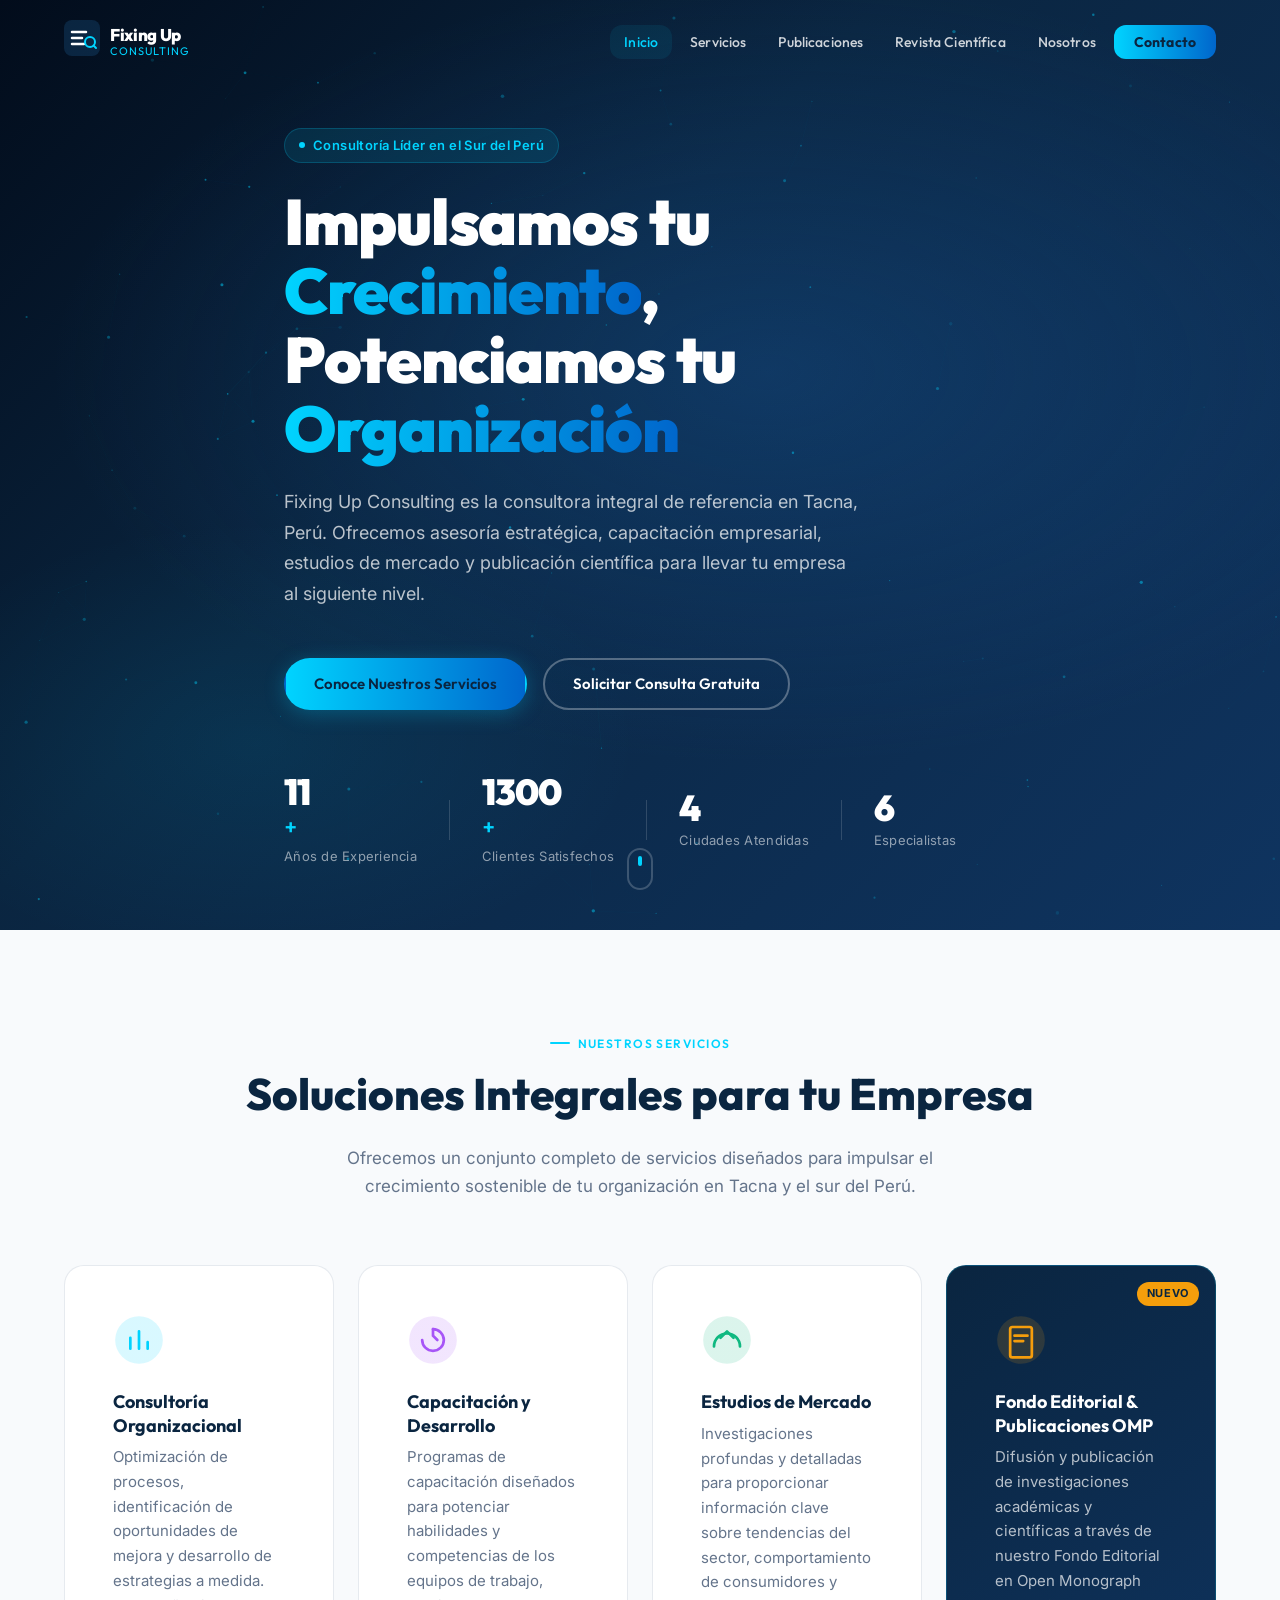
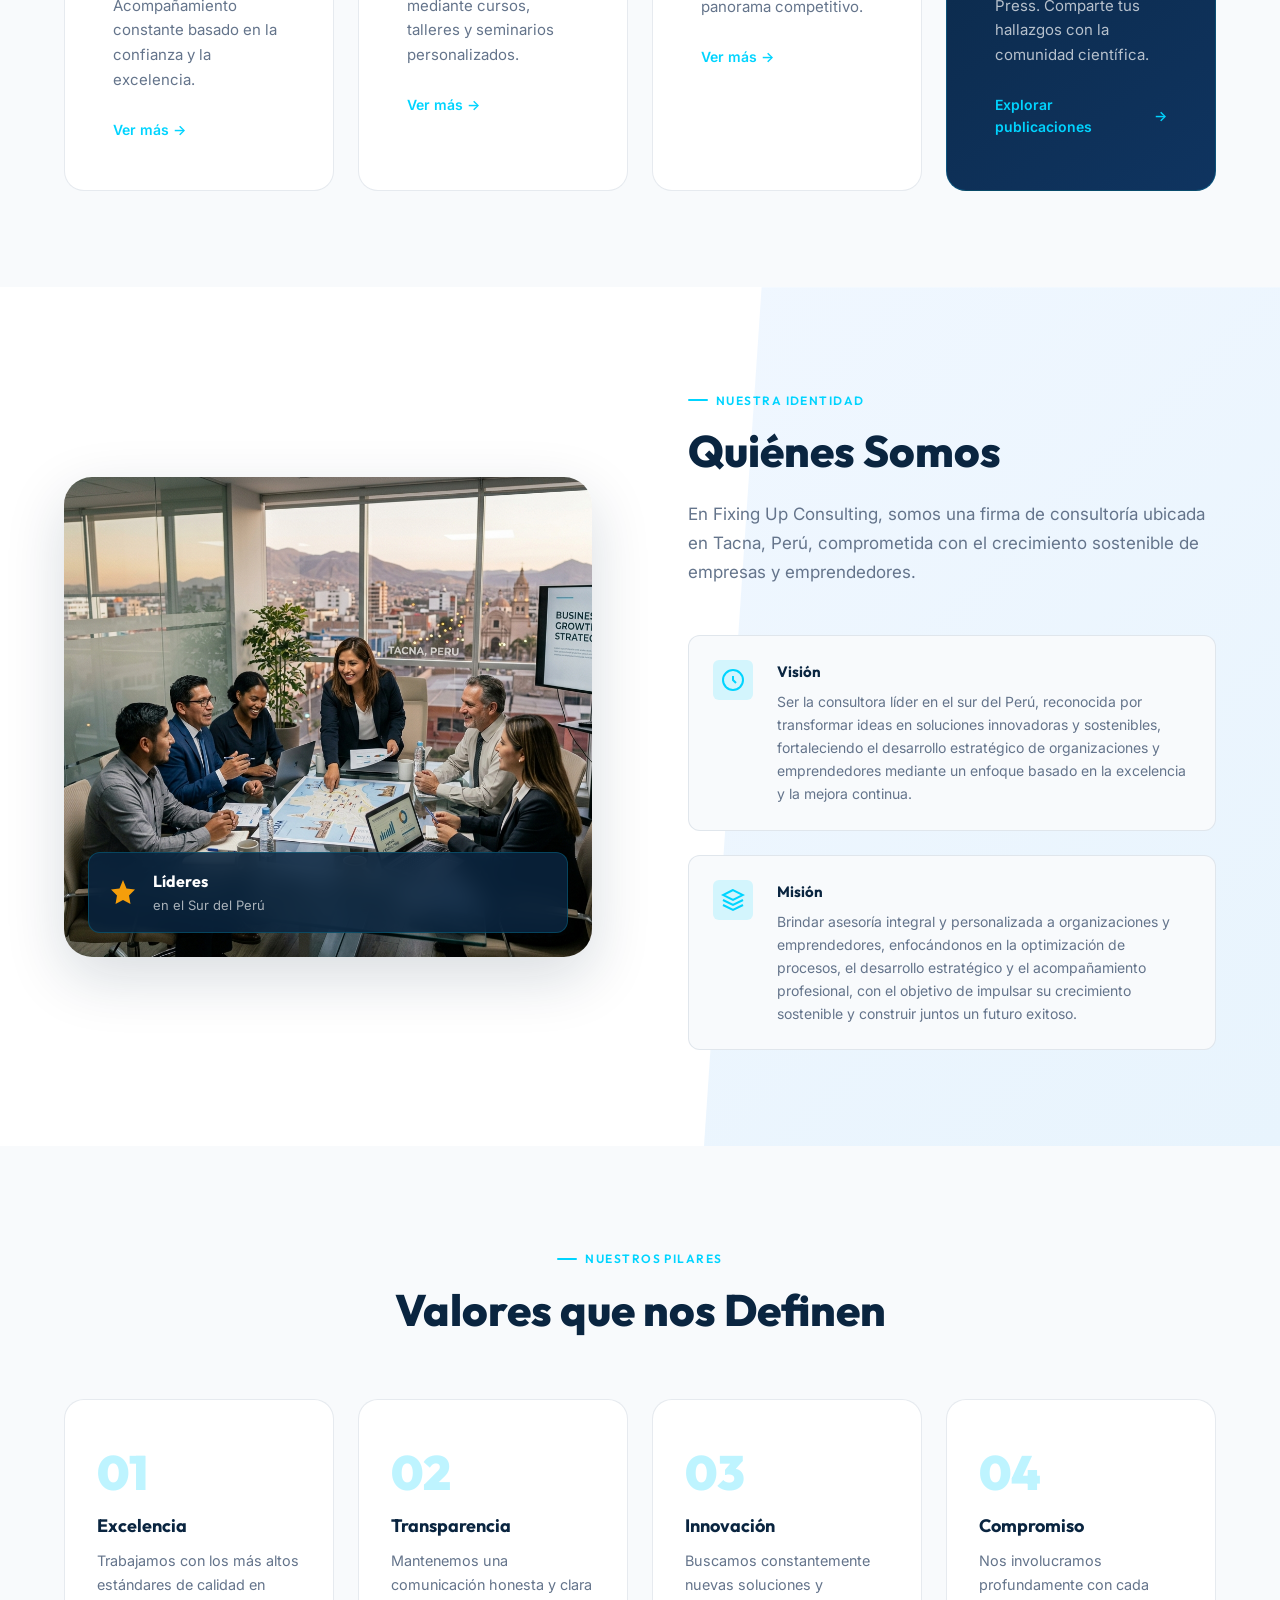
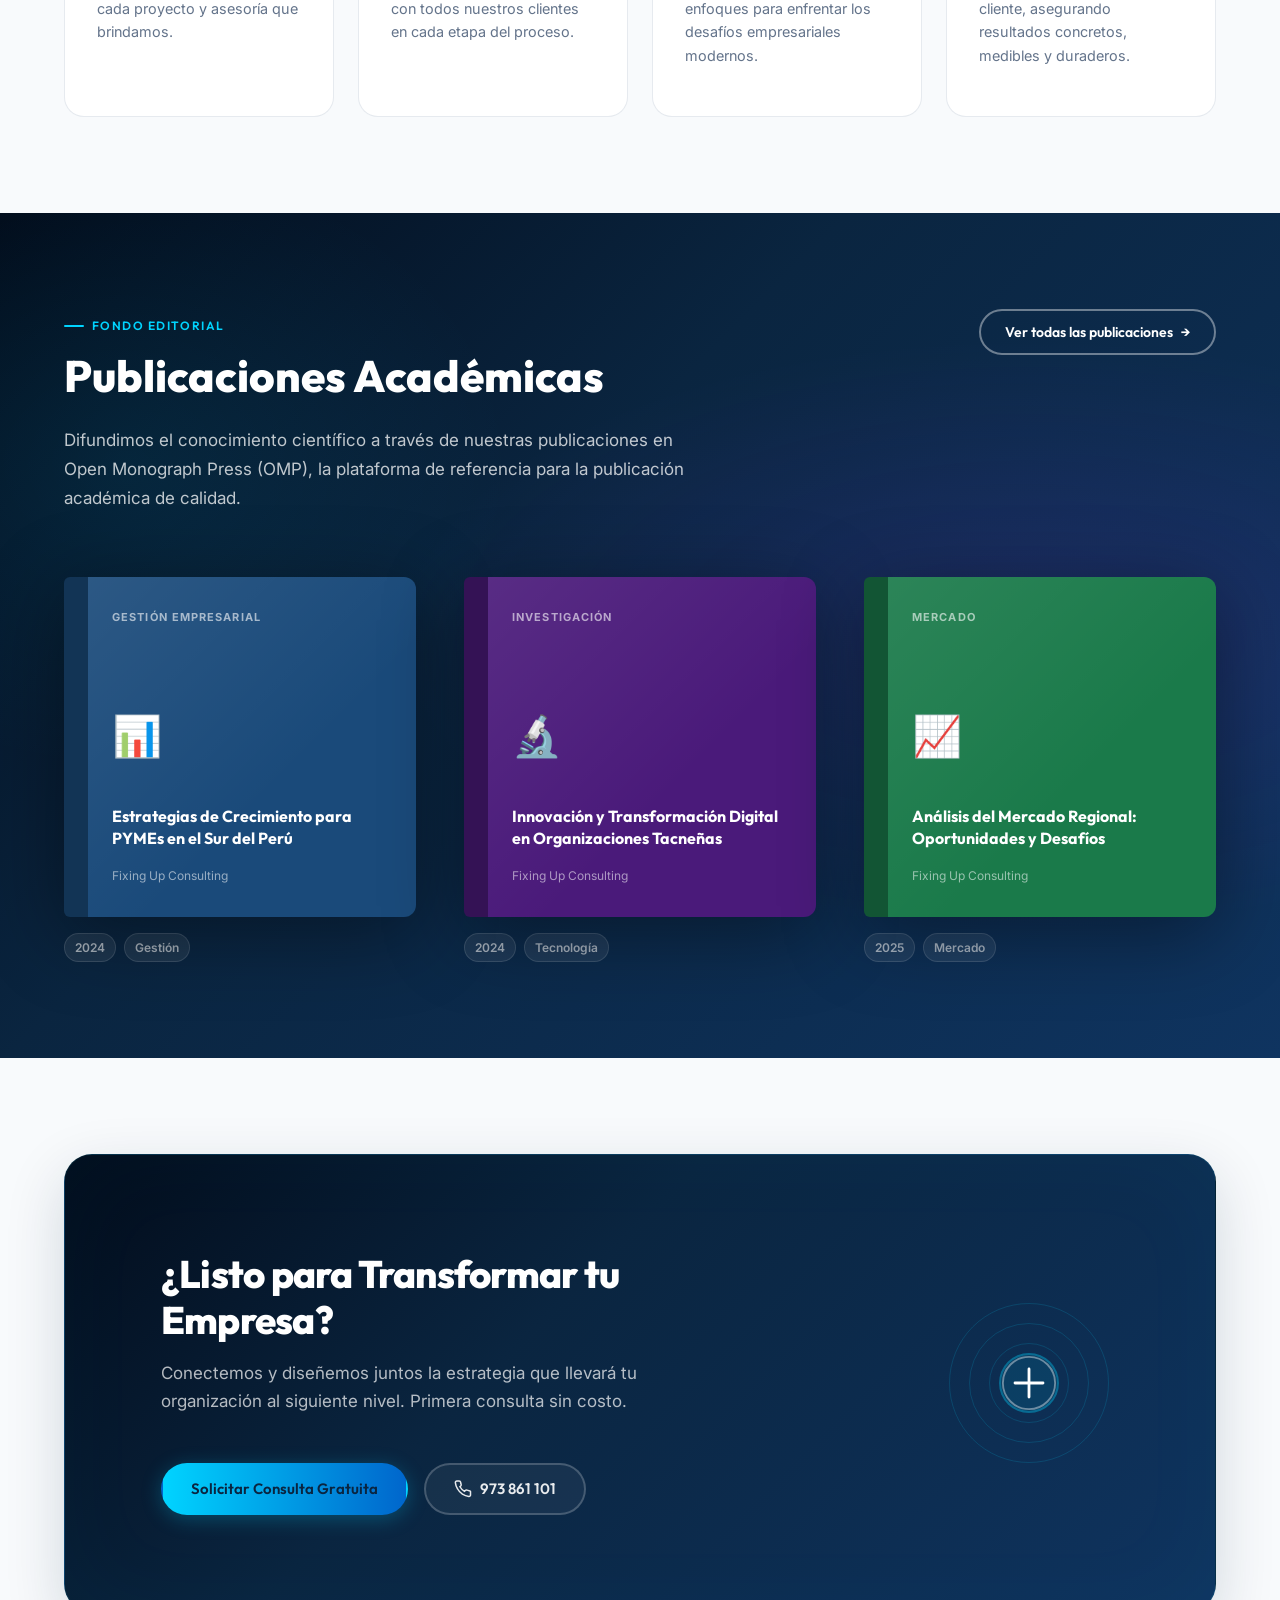
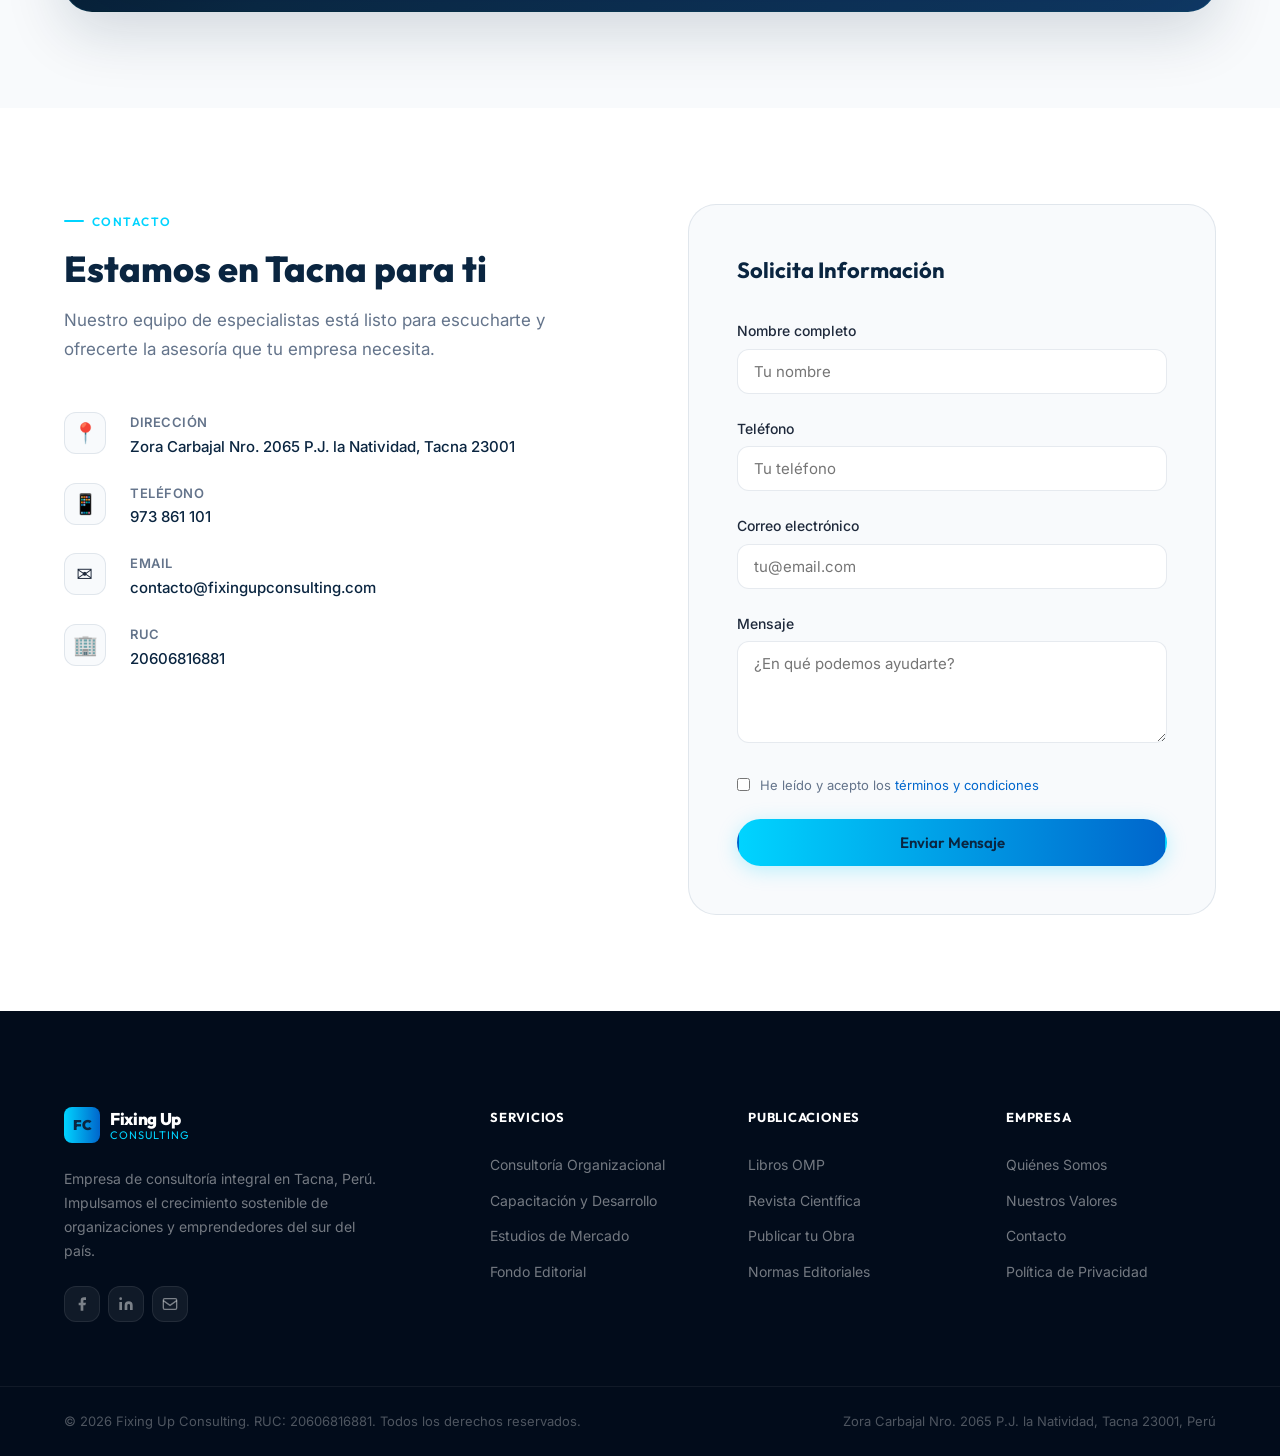
==== index.html @ 79822fbd "feat: sitio web corporativo completo - Fixing Up Consulting Tacna - Homepage con hero animado, partí" ====
<!DOCTYPE html>
<html lang="es">
<head>
  <meta charset="UTF-8" />
  <meta name="viewport" content="width=device-width, initial-scale=1.0" />
  <title>Fixing Up Consulting | Consultoría Empresarial en Tacna, Perú</title>
  <meta name="description" content="Fixing Up Consulting — Empresa líder en consultoría organizacional, capacitación empresarial, estudios de mercado y fondo editorial en Tacna, Perú. Impulsamos tu crecimiento sostenible." />
  <meta name="keywords" content="consultoría Tacna, consultoría empresarial Perú, capacitación empresarial Tacna, estudios de mercado, optimización de procesos, fondo editorial, revista científica, Fixing Up Consulting" />
  <meta name="author" content="Fixing Up Consulting" />
  <meta name="robots" content="index, follow" />
  <meta name="geo.region" content="PE-TAC" />
  <meta name="geo.placename" content="Tacna, Perú" />
  <meta name="geo.position" content="-18.0103953;-70.2287315" />
  <meta name="ICBM" content="-18.0103953, -70.2287315" />

  <!-- Open Graph -->
  <meta property="og:title" content="Fixing Up Consulting | Consultoría Empresarial en Tacna" />
  <meta property="og:description" content="Impulsamos tu crecimiento, potenciamos tu organización. Consultoría integral en Tacna, Perú." />
  <meta property="og:type" content="website" />
  <meta property="og:url" content="https://fixingupconsulting.com" />
  <meta property="og:locale" content="es_PE" />
  <meta property="og:image" content="https://fixingupconsulting.com/assets/og-image.jpg" />

  <!-- Twitter Card -->
  <meta name="twitter:card" content="summary_large_image" />
  <meta name="twitter:title" content="Fixing Up Consulting | Consultoría Empresarial en Tacna" />
  <meta name="twitter:description" content="Impulsamos tu crecimiento, potenciamos tu organización." />

  <!-- Canonical -->
  <link rel="canonical" href="https://fixingupconsulting.com" />

  <!-- Schema.org JSON-LD -->
  <script type="application/ld+json">
  {
    "@context": "https://schema.org",
    "@type": "LocalBusiness",
    "name": "Fixing Up Consulting",
    "description": "Empresa de consultoría organizacional, capacitación, estudios de mercado y publicación académica en Tacna, Perú.",
    "url": "https://fixingupconsulting.com",
    "telephone": "+51973861101",
    "email": "contacto@fixingupconsulting.com",
    "address": {
      "@type": "PostalAddress",
      "streetAddress": "Zora Carbajal Nro. 2065 P.J. la Natividad",
      "addressLocality": "Tacna",
      "postalCode": "23001",
      "addressCountry": "PE"
    },
    "geo": {
      "@type": "GeoCoordinates",
      "latitude": -18.0103953,
      "longitude": -70.2287315
    },
    "openingHours": "Mo-Fr 08:00-18:00",
    "priceRange": "$$",
    "sameAs": []
  }
  </script>

  <!-- Fonts -->
  <link rel="preconnect" href="https://fonts.googleapis.com" />
  <link rel="preconnect" href="https://fonts.gstatic.com" crossorigin />
  <link href="https://fonts.googleapis.com/css2?family=Inter:wght@300;400;500;600;700;800;900&family=Outfit:wght@300;400;500;600;700;800;900&display=swap" rel="stylesheet" />

  <!-- Favicon -->
  <link rel="icon" type="image/svg+xml" href="assets/favicon.svg" />

  <!-- Stylesheet -->
  <link rel="stylesheet" href="css/styles.css" />
</head>
<body>

  <!-- ========== NAVBAR ========== -->
  <nav class="navbar" id="navbar" role="navigation" aria-label="Navegación principal">
    <div class="nav-container">
      <a href="index.html" class="nav-logo" aria-label="Fixing Up Consulting - Inicio">
        <div class="logo-icon">
          <svg width="36" height="36" viewBox="0 0 36 36" fill="none">
            <rect width="36" height="36" rx="8" fill="url(#logoGrad)"/>
            <path d="M8 12h14M8 18h10M8 24h12" stroke="white" stroke-width="2.5" stroke-linecap="round"/>
            <circle cx="26" cy="22" r="5" fill="none" stroke="#00D4FF" stroke-width="2"/>
            <path d="M29.5 25.5L32 28" stroke="#00D4FF" stroke-width="2" stroke-linecap="round"/>
            <defs>
              <linearGradient id="logoGrad" x1="0" y1="0" x2="36" y2="36">
                <stop offset="0%" stop-color="#0a2540"/>
                <stop offset="100%" stop-color="#1a5fa8"/>
              </linearGradient>
            </defs>
          </svg>
        </div>
        <div class="logo-text">
          <span class="logo-name">Fixing Up</span>
          <span class="logo-sub">Consulting</span>
        </div>
      </a>

      <button class="nav-toggle" id="navToggle" aria-label="Abrir menú" aria-expanded="false" aria-controls="navMenu">
        <span></span><span></span><span></span>
      </button>

      <ul class="nav-menu" id="navMenu" role="list">
        <li><a href="index.html" class="nav-link active" aria-current="page">Inicio</a></li>
        <li><a href="servicios.html" class="nav-link">Servicios</a></li>
        <li><a href="publicaciones.html" class="nav-link">Publicaciones</a></li>
        <li><a href="revista.html" class="nav-link">Revista Científica</a></li>
        <li><a href="nosotros.html" class="nav-link">Nosotros</a></li>
        <li><a href="contacto.html" class="nav-link nav-cta">Contacto</a></li>
      </ul>
    </div>
  </nav>

  <!-- ========== HERO ========== -->
  <section class="hero" id="hero" aria-labelledby="heroTitle">
    <div class="hero-bg">
      <div class="hero-gradient"></div>
      <div class="hero-particles" id="heroParticles" aria-hidden="true"></div>
    </div>
    <div class="hero-content container">
      <div class="hero-badge" data-aos="fade-down">
        <span class="badge-dot"></span>
        Consultoría Líder en el Sur del Perú
      </div>
      <h1 class="hero-title" id="heroTitle" data-aos="fade-up" data-aos-delay="100">
        Impulsamos tu <span class="highlight-gradient">Crecimiento</span>,<br>
        Potenciamos tu <span class="highlight-gradient">Organización</span>
      </h1>
      <p class="hero-subtitle" data-aos="fade-up" data-aos-delay="200">
        Fixing Up Consulting es la consultora integral de referencia en Tacna, Perú. Ofrecemos asesoría estratégica, capacitación empresarial, estudios de mercado y publicación científica para llevar tu empresa al siguiente nivel.
      </p>
      <div class="hero-actions" data-aos="fade-up" data-aos-delay="300">
        <a href="servicios.html" class="btn btn-primary" id="heroServicesBtn">Conoce Nuestros Servicios</a>
        <a href="contacto.html" class="btn btn-outline" id="heroContactBtn">Solicitar Consulta Gratuita</a>
      </div>
      <div class="hero-stats" data-aos="fade-up" data-aos-delay="400">
        <div class="hero-stat">
          <span class="stat-number" data-target="11">0</span><span class="stat-plus">+</span>
          <span class="stat-label">Años de Experiencia</span>
        </div>
        <div class="hero-stat-divider" aria-hidden="true"></div>
        <div class="hero-stat">
          <span class="stat-number" data-target="1300">0</span><span class="stat-plus">+</span>
          <span class="stat-label">Clientes Satisfechos</span>
        </div>
        <div class="hero-stat-divider" aria-hidden="true"></div>
        <div class="hero-stat">
          <span class="stat-number" data-target="4">0</span>
          <span class="stat-label">Ciudades Atendidas</span>
        </div>
        <div class="hero-stat-divider" aria-hidden="true"></div>
        <div class="hero-stat">
          <span class="stat-number" data-target="6">0</span>
          <span class="stat-label">Especialistas</span>
        </div>
      </div>
    </div>
    <div class="hero-scroll" aria-hidden="true">
      <div class="scroll-indicator"></div>
    </div>
  </section>

  <!-- ========== SERVICES OVERVIEW ========== -->
  <section class="services-overview section" id="servicios" aria-labelledby="servicesTitle">
    <div class="container">
      <div class="section-header" data-aos="fade-up">
        <span class="section-tag">Nuestros Servicios</span>
        <h2 class="section-title" id="servicesTitle">Soluciones Integrales para tu Empresa</h2>
        <p class="section-desc">Ofrecemos un conjunto completo de servicios diseñados para impulsar el crecimiento sostenible de tu organización en Tacna y el sur del Perú.</p>
      </div>
      <div class="services-grid">
        <article class="service-card" data-aos="fade-up" data-aos-delay="100">
          <div class="service-icon" aria-hidden="true">
            <svg viewBox="0 0 48 48" fill="none">
              <circle cx="24" cy="24" r="22" fill="url(#sg1)" opacity="0.15"/>
              <path d="M16 32V22M24 32V16M32 32V26" stroke="url(#sg1)" stroke-width="2.5" stroke-linecap="round"/>
              <defs><linearGradient id="sg1" x1="0" y1="0" x2="48" y2="48"><stop stop-color="#00D4FF"/><stop offset="1" stop-color="#0066CC"/></linearGradient></defs>
            </svg>
          </div>
          <h3 class="service-title">Consultoría Organizacional</h3>
          <p class="service-desc">Optimización de procesos, identificación de oportunidades de mejora y desarrollo de estrategias a medida. Acompañamiento constante basado en la confianza y la excelencia.</p>
          <a href="servicios.html#consultoria" class="service-link" id="servCardConsult">Ver más <span aria-hidden="true">→</span></a>
        </article>

        <article class="service-card" data-aos="fade-up" data-aos-delay="200">
          <div class="service-icon" aria-hidden="true">
            <svg viewBox="0 0 48 48" fill="none">
              <circle cx="24" cy="24" r="22" fill="url(#sg2)" opacity="0.15"/>
              <path d="M14 24a10 10 0 1 0 10-10" stroke="url(#sg2)" stroke-width="2.5" stroke-linecap="round"/>
              <path d="M24 14v6l4 4" stroke="url(#sg2)" stroke-width="2.5" stroke-linecap="round"/>
              <defs><linearGradient id="sg2" x1="0" y1="0" x2="48" y2="48"><stop stop-color="#A855F7"/><stop offset="1" stop-color="#6366F1"/></linearGradient></defs>
            </svg>
          </div>
          <h3 class="service-title">Capacitación y Desarrollo</h3>
          <p class="service-desc">Programas de capacitación diseñados para potenciar habilidades y competencias de los equipos de trabajo, mediante cursos, talleres y seminarios personalizados.</p>
          <a href="servicios.html#capacitacion" class="service-link" id="servCardCap">Ver más <span aria-hidden="true">→</span></a>
        </article>

        <article class="service-card" data-aos="fade-up" data-aos-delay="300">
          <div class="service-icon" aria-hidden="true">
            <svg viewBox="0 0 48 48" fill="none">
              <circle cx="24" cy="24" r="22" fill="url(#sg3)" opacity="0.15"/>
              <path d="M12 30c0-6.627 5.373-12 12-12s12 5.373 12 12" stroke="url(#sg3)" stroke-width="2.5" stroke-linecap="round"/>
              <path d="M18 22l6-6 6 6" stroke="url(#sg3)" stroke-width="2.5" stroke-linecap="round" stroke-linejoin="round"/>
              <defs><linearGradient id="sg3" x1="0" y1="0" x2="48" y2="48"><stop stop-color="#10B981"/><stop offset="1" stop-color="#059669"/></linearGradient></defs>
            </svg>
          </div>
          <h3 class="service-title">Estudios de Mercado</h3>
          <p class="service-desc">Investigaciones profundas y detalladas para proporcionar información clave sobre tendencias del sector, comportamiento de consumidores y panorama competitivo.</p>
          <a href="servicios.html#mercado" class="service-link" id="servCardMkt">Ver más <span aria-hidden="true">→</span></a>
        </article>

        <article class="service-card featured" data-aos="fade-up" data-aos-delay="400">
          <div class="service-badge-featured" aria-label="Nuevo servicio">Nuevo</div>
          <div class="service-icon" aria-hidden="true">
            <svg viewBox="0 0 48 48" fill="none">
              <circle cx="24" cy="24" r="22" fill="url(#sg4)" opacity="0.15"/>
              <rect x="14" y="12" width="20" height="28" rx="2" stroke="url(#sg4)" stroke-width="2.5"/>
              <path d="M18 20h12M18 25h8" stroke="url(#sg4)" stroke-width="2.5" stroke-linecap="round"/>
              <defs><linearGradient id="sg4" x1="0" y1="0" x2="48" y2="48"><stop stop-color="#F59E0B"/><stop offset="1" stop-color="#EF4444"/></linearGradient></defs>
            </svg>
          </div>
          <h3 class="service-title">Fondo Editorial & Publicaciones OMP</h3>
          <p class="service-desc">Difusión y publicación de investigaciones académicas y científicas a través de nuestro Fondo Editorial en Open Monograph Press. Comparte tus hallazgos con la comunidad científica.</p>
          <a href="publicaciones.html" class="service-link" id="servCardPub">Explorar publicaciones <span aria-hidden="true">→</span></a>
        </article>
      </div>
    </div>
  </section>

  <!-- ========== VISION & MISSION ========== -->
  <section class="vision-mission section" id="mision" aria-labelledby="vmTitle">
    <div class="vm-bg-shape" aria-hidden="true"></div>
    <div class="container">
      <div class="vm-grid">
        <div class="vm-image-col" data-aos="fade-right">
          <div class="vm-image-wrapper">
            <img src="assets/img/consulting-team.jpg" alt="Equipo de consultores de Fixing Up Consulting trabajando en Tacna" loading="lazy" width="600" height="450" />
            <div class="vm-image-badge">
              <svg width="28" height="28" viewBox="0 0 28 28" fill="none">
                <path d="M14 2L17.5 10.5L26 11.5L20 17.5L21.5 26L14 22L6.5 26L8 17.5L2 11.5L10.5 10.5L14 2Z" fill="#F59E0B"/>
              </svg>
              <div>
                <strong>Líderes</strong>
                <span>en el Sur del Perú</span>
              </div>
            </div>
          </div>
        </div>
        <div class="vm-content-col" data-aos="fade-left">
          <span class="section-tag">Nuestra Identidad</span>
          <h2 class="section-title" id="vmTitle">Quiénes Somos</h2>
          <p class="vm-intro">En Fixing Up Consulting, somos una firma de consultoría ubicada en Tacna, Perú, comprometida con el crecimiento sostenible de empresas y emprendedores.</p>
          <div class="vm-cards">
            <div class="vm-card" id="vmVision">
              <div class="vm-card-icon" aria-hidden="true">
                <svg viewBox="0 0 24 24" fill="none" stroke="currentColor" stroke-width="2">
                  <circle cx="12" cy="12" r="10"/><path d="M12 8v4l3 3"/>
                </svg>
              </div>
              <div>
                <h3>Visión</h3>
                <p>Ser la consultora líder en el sur del Perú, reconocida por transformar ideas en soluciones innovadoras y sostenibles, fortaleciendo el desarrollo estratégico de organizaciones y emprendedores mediante un enfoque basado en la excelencia y la mejora continua.</p>
              </div>
            </div>
            <div class="vm-card" id="vmMission">
              <div class="vm-card-icon" aria-hidden="true">
                <svg viewBox="0 0 24 24" fill="none" stroke="currentColor" stroke-width="2">
                  <path d="M12 2L2 7l10 5 10-5-10-5zM2 17l10 5 10-5M2 12l10 5 10-5"/>
                </svg>
              </div>
              <div>
                <h3>Misión</h3>
                <p>Brindar asesoría integral y personalizada a organizaciones y emprendedores, enfocándonos en la optimización de procesos, el desarrollo estratégico y el acompañamiento profesional, con el objetivo de impulsar su crecimiento sostenible y construir juntos un futuro exitoso.</p>
              </div>
            </div>
          </div>
        </div>
      </div>
    </div>
  </section>

  <!-- ========== VALUES ========== -->
  <section class="values-section section" id="valores" aria-labelledby="valuesTitle">
    <div class="container">
      <div class="section-header" data-aos="fade-up">
        <span class="section-tag">Nuestros Pilares</span>
        <h2 class="section-title" id="valuesTitle">Valores que nos Definen</h2>
      </div>
      <div class="values-grid">
        <div class="value-item" data-aos="fade-up" data-aos-delay="100">
          <div class="value-number" aria-hidden="true">01</div>
          <h3>Excelencia</h3>
          <p>Trabajamos con los más altos estándares de calidad en cada proyecto y asesoría que brindamos.</p>
        </div>
        <div class="value-item" data-aos="fade-up" data-aos-delay="150">
          <div class="value-number" aria-hidden="true">02</div>
          <h3>Transparencia</h3>
          <p>Mantenemos una comunicación honesta y clara con todos nuestros clientes en cada etapa del proceso.</p>
        </div>
        <div class="value-item" data-aos="fade-up" data-aos-delay="200">
          <div class="value-number" aria-hidden="true">03</div>
          <h3>Innovación</h3>
          <p>Buscamos constantemente nuevas soluciones y enfoques para enfrentar los desafíos empresariales modernos.</p>
        </div>
        <div class="value-item" data-aos="fade-up" data-aos-delay="250">
          <div class="value-number" aria-hidden="true">04</div>
          <h3>Compromiso</h3>
          <p>Nos involucramos profundamente con cada cliente, asegurando resultados concretos, medibles y duraderos.</p>
        </div>
      </div>
    </div>
  </section>

  <!-- ========== PUBLICACIONES PREVIEW ========== -->
  <section class="publications-preview section" id="publicaciones" aria-labelledby="pubPreviewTitle">
    <div class="pub-bg-overlay" aria-hidden="true"></div>
    <div class="container">
      <div class="pub-header" data-aos="fade-up">
        <div>
          <span class="section-tag light">Fondo Editorial</span>
          <h2 class="section-title light" id="pubPreviewTitle">Publicaciones Académicas</h2>
          <p class="section-desc light">Difundimos el conocimiento científico a través de nuestras publicaciones en Open Monograph Press (OMP), la plataforma de referencia para la publicación académica de calidad.</p>
        </div>
        <a href="publicaciones.html" class="btn btn-outline-light" id="allPublicationsBtn">Ver todas las publicaciones <span aria-hidden="true">→</span></a>
      </div>
      <div class="books-grid">
        <article class="book-card" data-aos="fade-up" data-aos-delay="100">
          <div class="book-cover" style="--book-color: #1a4a7a;">
            <div class="book-spine"></div>
            <div class="book-front">
              <div class="book-category">Gestión Empresarial</div>
              <div class="book-icon">📊</div>
              <h4>Estrategias de Crecimiento para PYMEs en el Sur del Perú</h4>
              <span class="book-author">Fixing Up Consulting</span>
            </div>
          </div>
          <div class="book-info">
            <span class="book-tag">2024</span>
            <span class="book-tag">Gestión</span>
          </div>
        </article>
        <article class="book-card" data-aos="fade-up" data-aos-delay="200">
          <div class="book-cover" style="--book-color: #4a1a7a;">
            <div class="book-spine"></div>
            <div class="book-front">
              <div class="book-category">Investigación</div>
              <div class="book-icon">🔬</div>
              <h4>Innovación y Transformación Digital en Organizaciones Tacneñas</h4>
              <span class="book-author">Fixing Up Consulting</span>
            </div>
          </div>
          <div class="book-info">
            <span class="book-tag">2024</span>
            <span class="book-tag">Tecnología</span>
          </div>
        </article>
        <article class="book-card" data-aos="fade-up" data-aos-delay="300">
          <div class="book-cover" style="--book-color: #1a7a4a;">
            <div class="book-spine"></div>
            <div class="book-front">
              <div class="book-category">Mercado</div>
              <div class="book-icon">📈</div>
              <h4>Análisis del Mercado Regional: Oportunidades y Desafíos</h4>
              <span class="book-author">Fixing Up Consulting</span>
            </div>
          </div>
          <div class="book-info">
            <span class="book-tag">2025</span>
            <span class="book-tag">Mercado</span>
          </div>
        </article>
      </div>
    </div>
  </section>

  <!-- ========== CTA SECTION ========== -->
  <section class="cta-section section" id="cta" aria-labelledby="ctaTitle">
    <div class="container">
      <div class="cta-card" data-aos="zoom-in">
        <div class="cta-content">
          <h2 id="ctaTitle">¿Listo para Transformar tu Empresa?</h2>
          <p>Conectemos y diseñemos juntos la estrategia que llevará tu organización al siguiente nivel. Primera consulta sin costo.</p>
          <div class="cta-actions">
            <a href="contacto.html" class="btn btn-primary" id="ctaContactBtn">Solicitar Consulta Gratuita</a>
            <a href="tel:+51973861101" class="btn btn-ghost" id="ctaCallBtn">
              <svg width="18" height="18" viewBox="0 0 24 24" fill="none" stroke="currentColor" stroke-width="2" aria-hidden="true">
                <path d="M22 16.92v3a2 2 0 01-2.18 2 19.79 19.79 0 01-8.63-3.07A19.5 19.5 0 014.85 12 19.79 19.79 0 011.8 3.42 2 2 0 013.78 1.25h3a2 2 0 012 1.72 12.84 12.84 0 00.7 2.81 2 2 0 01-.45 2.11L7.91 9a16 16 0 006.08 6.08l1.11-1.11a2 2 0 012.11-.45 12.84 12.84 0 002.81.7A2 2 0 0122 16.92z"/>
              </svg>
              973 861 101
            </a>
          </div>
        </div>
        <div class="cta-visual" aria-hidden="true">
          <div class="cta-ring cta-ring-1"></div>
          <div class="cta-ring cta-ring-2"></div>
          <div class="cta-ring cta-ring-3"></div>
          <div class="cta-icon">
            <svg viewBox="0 0 60 60" fill="none">
              <path d="M15 30h30M30 15v30" stroke="white" stroke-width="3" stroke-linecap="round"/>
              <circle cx="30" cy="30" r="28" stroke="white" stroke-width="2" opacity="0.4"/>
            </svg>
          </div>
        </div>
      </div>
    </div>
  </section>

  <!-- ========== CONTACT MINI ========== -->
  <section class="contact-mini section" id="contacto-rapido" aria-labelledby="contactMiniTitle">
    <div class="container">
      <div class="contact-mini-grid">
        <div class="contact-mini-info" data-aos="fade-right">
          <span class="section-tag">Contacto</span>
          <h2 id="contactMiniTitle">Estamos en Tacna para ti</h2>
          <p>Nuestro equipo de especialistas está listo para escucharte y ofrecerte la asesoría que tu empresa necesita.</p>
          <div class="contact-items">
            <div class="contact-item" id="contactAddress">
              <div class="contact-item-icon" aria-hidden="true">📍</div>
              <div>
                <strong>Dirección</strong>
                <span>Zora Carbajal Nro. 2065 P.J. la Natividad, Tacna 23001</span>
              </div>
            </div>
            <div class="contact-item" id="contactPhone">
              <div class="contact-item-icon" aria-hidden="true">📱</div>
              <div>
                <strong>Teléfono</strong>
                <a href="tel:+51973861101">973 861 101</a>
              </div>
            </div>
            <div class="contact-item" id="contactEmail">
              <div class="contact-item-icon" aria-hidden="true">✉️</div>
              <div>
                <strong>Email</strong>
                <a href="mailto:contacto@fixingupconsulting.com">contacto@fixingupconsulting.com</a>
              </div>
            </div>
            <div class="contact-item" id="contactRuc">
              <div class="contact-item-icon" aria-hidden="true">🏢</div>
              <div>
                <strong>RUC</strong>
                <span>20606816881</span>
              </div>
            </div>
          </div>
        </div>
        <div class="contact-mini-form" data-aos="fade-left">
          <form class="quick-form" id="quickContactForm" novalidate>
            <h3>Solicita Información</h3>
            <div class="form-group">
              <label for="qcName">Nombre completo</label>
              <input type="text" id="qcName" name="name" placeholder="Tu nombre" required autocomplete="name" />
            </div>
            <div class="form-group">
              <label for="qcPhone">Teléfono</label>
              <input type="tel" id="qcPhone" name="phone" placeholder="Tu teléfono" autocomplete="tel" />
            </div>
            <div class="form-group">
              <label for="qcEmail">Correo electrónico</label>
              <input type="email" id="qcEmail" name="email" placeholder="tu@email.com" required autocomplete="email" />
            </div>
            <div class="form-group">
              <label for="qcMessage">Mensaje</label>
              <textarea id="qcMessage" name="message" rows="4" placeholder="¿En qué podemos ayudarte?"></textarea>
            </div>
            <div class="form-check">
              <input type="checkbox" id="qcPrivacy" name="privacy" required />
              <label for="qcPrivacy">He leído y acepto los <a href="privacidad.html">términos y condiciones</a></label>
            </div>
            <button type="submit" class="btn btn-primary btn-full" id="quickFormSubmit">Enviar Mensaje</button>
          </form>
        </div>
      </div>
    </div>
  </section>

  <!-- ========== FOOTER ========== -->
  <footer class="footer" role="contentinfo">
    <div class="footer-main">
      <div class="container">
        <div class="footer-grid">
          <div class="footer-brand">
            <a href="index.html" class="footer-logo" aria-label="Fixing Up Consulting">
              <div class="logo-icon-sm">FC</div>
              <div class="logo-text">
                <span class="logo-name">Fixing Up</span>
                <span class="logo-sub">Consulting</span>
              </div>
            </a>
            <p>Empresa de consultoría integral en Tacna, Perú. Impulsamos el crecimiento sostenible de organizaciones y emprendedores del sur del país.</p>
            <div class="footer-social" aria-label="Redes sociales">
              <a href="#" class="social-link" id="footerFb" aria-label="Facebook">
                <svg viewBox="0 0 24 24" fill="currentColor"><path d="M18 2h-3a5 5 0 00-5 5v3H7v4h3v8h4v-8h3l1-4h-4V7a1 1 0 011-1h3z"/></svg>
              </a>
              <a href="#" class="social-link" id="footerLi" aria-label="LinkedIn">
                <svg viewBox="0 0 24 24" fill="currentColor"><path d="M16 8a6 6 0 016 6v7h-4v-7a2 2 0 00-2-2 2 2 0 00-2 2v7h-4v-7a6 6 0 016-6zM2 9h4v12H2z"/><circle cx="4" cy="4" r="2"/></svg>
              </a>
              <a href="mailto:contacto@fixingupconsulting.com" class="social-link" id="footerEmail" aria-label="Email">
                <svg viewBox="0 0 24 24" fill="none" stroke="currentColor" stroke-width="2"><rect x="2" y="4" width="20" height="16" rx="2"/><path d="M22 7l-10 7L2 7"/></svg>
              </a>
            </div>
          </div>
          <div class="footer-nav-col">
            <h4>Servicios</h4>
            <ul>
              <li><a href="servicios.html#consultoria">Consultoría Organizacional</a></li>
              <li><a href="servicios.html#capacitacion">Capacitación y Desarrollo</a></li>
              <li><a href="servicios.html#mercado">Estudios de Mercado</a></li>
              <li><a href="servicios.html#editorial">Fondo Editorial</a></li>
            </ul>
          </div>
          <div class="footer-nav-col">
            <h4>Publicaciones</h4>
            <ul>
              <li><a href="publicaciones.html">Libros OMP</a></li>
              <li><a href="revista.html">Revista Científica</a></li>
              <li><a href="publicaciones.html#submit">Publicar tu Obra</a></li>
              <li><a href="publicaciones.html#normas">Normas Editoriales</a></li>
            </ul>
          </div>
          <div class="footer-nav-col">
            <h4>Empresa</h4>
            <ul>
              <li><a href="nosotros.html">Quiénes Somos</a></li>
              <li><a href="nosotros.html#valores">Nuestros Valores</a></li>
              <li><a href="contacto.html">Contacto</a></li>
              <li><a href="privacidad.html">Política de Privacidad</a></li>
            </ul>
          </div>
        </div>
      </div>
    </div>
    <div class="footer-bottom">
      <div class="container">
        <p>© <span id="footerYear">2025</span> Fixing Up Consulting. RUC: 20606816881. Todos los derechos reservados.</p>
        <p>Zora Carbajal Nro. 2065 P.J. la Natividad, Tacna 23001, Perú</p>
      </div>
    </div>
  </footer>

  <script src="js/main.js"></script>
</body>
</html>
---- css/styles.css ----
/* ================================================
   FIXING UP CONSULTING — Main Styles
   Author: Antigravity IDE
   Version: 2.0
   ================================================ */

/* ===== CSS CUSTOM PROPERTIES ===== */
:root {
  /* Brand Colors */
  --c-navy: #0a2540;
  --c-navy-light: #0f3460;
  --c-navy-mid: #1a5fa8;
  --c-blue: #0066cc;
  --c-cyan: #00d4ff;
  --c-cyan-glow: rgba(0, 212, 255, 0.15);
  --c-purple: #7c3aed;
  --c-amber: #f59e0b;
  --c-emerald: #10b981;

  /* Neutrals */
  --c-white: #ffffff;
  --c-white-soft: rgba(255,255,255,0.9);
  --c-text: #1e293b;
  --c-text-muted: #64748b;
  --c-text-light: #94a3b8;
  --c-bg: #f8fafc;
  --c-bg-card: #ffffff;
  --c-border: rgba(15, 52, 96, 0.1);

  /* Gradients */
  --g-brand: linear-gradient(135deg, var(--c-navy) 0%, var(--c-navy-mid) 100%);
  --g-hero: linear-gradient(135deg, #020c1b 0%, #0a2540 40%, #0f3460 100%);
  --g-accent: linear-gradient(90deg, var(--c-cyan) 0%, var(--c-blue) 100%);
  --g-card: linear-gradient(145deg, rgba(255,255,255,0.9) 0%, rgba(255,255,255,0.6) 100%);

  /* Shadows */
  --shadow-sm: 0 1px 3px rgba(0,0,0,0.06), 0 1px 2px rgba(0,0,0,0.04);
  --shadow-md: 0 4px 20px rgba(10, 37, 64, 0.08);
  --shadow-lg: 0 10px 40px rgba(10, 37, 64, 0.12);
  --shadow-xl: 0 20px 60px rgba(10, 37, 64, 0.16);
  --shadow-glow: 0 0 40px rgba(0, 212, 255, 0.12);

  /* Spacing */
  --space-xs: 0.5rem;
  --space-sm: 1rem;
  --space-md: 1.5rem;
  --space-lg: 2rem;
  --space-xl: 3rem;
  --space-2xl: 4rem;
  --space-3xl: 6rem;

  /* Border Radius */
  --radius-sm: 6px;
  --radius-md: 12px;
  --radius-lg: 20px;
  --radius-xl: 28px;
  --radius-pill: 100px;

  /* Transitions */
  --t-fast: 150ms ease;
  --t-normal: 250ms ease;
  --t-slow: 400ms cubic-bezier(0.4, 0, 0.2, 1);

  /* Typography */
  --font-body: 'Inter', system-ui, sans-serif;
  --font-display: 'Outfit', 'Inter', system-ui, sans-serif;
}

/* ===== RESET & BASE ===== */
*,
*::before,
*::after {
  margin: 0;
  padding: 0;
  box-sizing: border-box;
}

html {
  scroll-behavior: smooth;
  font-size: 16px;
  -webkit-text-size-adjust: 100%;
}

body {
  font-family: var(--font-body);
  color: var(--c-text);
  background: var(--c-bg);
  line-height: 1.6;
  overflow-x: hidden;
  -webkit-font-smoothing: antialiased;
}

img, video {
  display: block;
  max-width: 100%;
  height: auto;
}

a {
  color: inherit;
  text-decoration: none;
  transition: color var(--t-normal);
}

ul { list-style: none; }

button {
  cursor: pointer;
  border: none;
  background: transparent;
  font-family: inherit;
}

/* ===== SCROLLBAR ===== */
::-webkit-scrollbar { width: 6px; }
::-webkit-scrollbar-track { background: var(--c-navy); }
::-webkit-scrollbar-thumb { background: var(--c-cyan); border-radius: 3px; }

/* ===== UTILITIES ===== */
.container {
  width: 100%;
  max-width: 1200px;
  margin: 0 auto;
  padding: 0 var(--space-md);
}

.section {
  padding: var(--space-3xl) 0;
  position: relative;
}

.highlight-gradient {
  background: var(--g-accent);
  -webkit-background-clip: text;
  -webkit-text-fill-color: transparent;
  background-clip: text;
}

.section-tag {
  display: inline-flex;
  align-items: center;
  gap: 8px;
  font-family: var(--font-display);
  font-size: 0.75rem;
  font-weight: 600;
  letter-spacing: 0.12em;
  text-transform: uppercase;
  color: var(--c-cyan);
  margin-bottom: var(--space-sm);
}

.section-tag::before {
  content: '';
  display: inline-block;
  width: 20px;
  height: 2px;
  background: var(--c-cyan);
  border-radius: 1px;
}

.section-tag.light { color: var(--c-cyan); }

.section-title {
  font-family: var(--font-display);
  font-size: clamp(2rem, 4vw, 2.75rem);
  font-weight: 800;
  line-height: 1.15;
  color: var(--c-navy);
  margin-bottom: var(--space-md);
}

.section-title.light { color: var(--c-white); }

.section-desc {
  font-size: 1.0625rem;
  color: var(--c-text-muted);
  max-width: 640px;
  line-height: 1.7;
}

.section-desc.light {
  color: rgba(255,255,255,0.75);
}

.section-header {
  text-align: center;
  margin-bottom: var(--space-2xl);
}

.section-header .section-desc {
  margin: 0 auto;
}

.section-header .section-tag {
  justify-content: center;
}

/* ===== BUTTONS ===== */
.btn {
  display: inline-flex;
  align-items: center;
  gap: 8px;
  padding: 0.75rem 1.75rem;
  border-radius: var(--radius-pill);
  font-family: var(--font-display);
  font-weight: 600;
  font-size: 0.9375rem;
  transition: all var(--t-slow);
  cursor: pointer;
  border: 2px solid transparent;
  white-space: nowrap;
}

.btn-primary {
  background: var(--g-accent);
  color: var(--c-navy);
  box-shadow: 0 4px 20px rgba(0, 212, 255, 0.25);
}

.btn-primary:hover {
  transform: translateY(-2px);
  box-shadow: 0 8px 30px rgba(0, 212, 255, 0.4);
}

.btn-outline {
  border-color: rgba(255,255,255,0.3);
  color: var(--c-white);
  backdrop-filter: blur(8px);
}

.btn-outline:hover {
  border-color: var(--c-cyan);
  background: var(--c-cyan-glow);
  color: var(--c-cyan);
}

.btn-outline-light {
  border-color: rgba(255,255,255,0.4);
  color: var(--c-white);
  padding: 0.625rem 1.5rem;
  font-size: 0.875rem;
}

.btn-outline-light:hover {
  background: rgba(255,255,255,0.1);
  border-color: var(--c-white);
}

.btn-ghost {
  border-color: rgba(255,255,255,0.2);
  color: var(--c-white-soft);
  background: rgba(255,255,255,0.05);
}

.btn-ghost:hover {
  background: rgba(255,255,255,0.12);
  border-color: rgba(255,255,255,0.4);
}

.btn-full { width: 100%; justify-content: center; }

/* ===== NAVBAR ===== */
.navbar {
  position: fixed;
  top: 0;
  left: 0;
  right: 0;
  z-index: 1000;
  padding: 1.25rem 0;
  transition: all var(--t-slow);
}

.navbar.scrolled {
  background: rgba(10, 37, 64, 0.95);
  backdrop-filter: blur(20px);
  -webkit-backdrop-filter: blur(20px);
  padding: 0.875rem 0;
  box-shadow: 0 4px 30px rgba(0,0,0,0.3);
  border-bottom: 1px solid rgba(0, 212, 255, 0.1);
}

.nav-container {
  max-width: 1200px;
  margin: 0 auto;
  padding: 0 var(--space-md);
  display: flex;
  align-items: center;
  gap: var(--space-lg);
}

.nav-logo {
  display: flex;
  align-items: center;
  gap: 10px;
  flex-shrink: 0;
}

.logo-icon {
  flex-shrink: 0;
}

.logo-text {
  display: flex;
  flex-direction: column;
  line-height: 1.1;
}

.logo-name {
  font-family: var(--font-display);
  font-weight: 800;
  font-size: 1.0625rem;
  color: var(--c-white);
  letter-spacing: -0.02em;
}

.logo-sub {
  font-family: var(--font-display);
  font-weight: 400;
  font-size: 0.6875rem;
  color: var(--c-cyan);
  letter-spacing: 0.08em;
  text-transform: uppercase;
}

.nav-menu {
  display: flex;
  align-items: center;
  gap: 0.25rem;
  margin-left: auto;
}

.nav-link {
  font-family: var(--font-display);
  font-weight: 500;
  font-size: 0.875rem;
  color: rgba(255,255,255,0.8);
  padding: 0.5rem 0.875rem;
  border-radius: var(--radius-md);
  transition: all var(--t-normal);
  letter-spacing: 0.01em;
}

.nav-link:hover,
.nav-link.active {
  color: var(--c-white);
  background: rgba(0, 212, 255, 0.08);
}

.nav-link.active {
  color: var(--c-cyan);
}

.nav-link.nav-cta {
  background: var(--g-accent);
  color: var(--c-navy);
  font-weight: 700;
  padding: 0.5rem 1.25rem;
}

.nav-link.nav-cta:hover {
  transform: translateY(-1px);
  box-shadow: 0 4px 16px rgba(0, 212, 255, 0.3);
}

.nav-toggle {
  display: none;
  flex-direction: column;
  gap: 5px;
  padding: 8px;
  margin-left: auto;
}

.nav-toggle span {
  display: block;
  width: 22px;
  height: 2px;
  background: var(--c-white);
  border-radius: 1px;
  transition: all var(--t-normal);
}

/* ===== HERO ===== */
.hero {
  min-height: 100vh;
  display: flex;
  align-items: center;
  position: relative;
  background: var(--g-hero);
  overflow: hidden;
}

.hero-bg {
  position: absolute;
  inset: 0;
  pointer-events: none;
}

.hero-gradient {
  position: absolute;
  inset: 0;
  background: radial-gradient(ellipse 80% 60% at 60% 40%, rgba(26, 95, 168, 0.3) 0%, transparent 70%),
              radial-gradient(ellipse 50% 40% at 20% 80%, rgba(0, 212, 255, 0.08) 0%, transparent 60%);
}

.hero-particles {
  position: absolute;
  inset: 0;
}

.hero-content {
  position: relative;
  z-index: 2;
  padding: 8rem 1.5rem 4rem;
  max-width: 760px;
}

.hero-badge {
  display: inline-flex;
  align-items: center;
  gap: 8px;
  background: rgba(0, 212, 255, 0.1);
  border: 1px solid rgba(0, 212, 255, 0.2);
  color: var(--c-cyan);
  font-size: 0.8125rem;
  font-weight: 600;
  padding: 6px 14px;
  border-radius: var(--radius-pill);
  margin-bottom: var(--space-md);
  letter-spacing: 0.03em;
  animation: fadeDown 0.6s ease both;
}

.badge-dot {
  width: 6px;
  height: 6px;
  border-radius: 50%;
  background: var(--c-cyan);
  animation: pulse 2s infinite;
  flex-shrink: 0;
}

@keyframes pulse {
  0%, 100% { opacity: 1; transform: scale(1); }
  50% { opacity: 0.5; transform: scale(1.4); }
}

@keyframes fadeDown {
  from { opacity: 0; transform: translateY(-16px); }
  to { opacity: 1; transform: translateY(0); }
}

@keyframes fadeUp {
  from { opacity: 0; transform: translateY(24px); }
  to { opacity: 1; transform: translateY(0); }
}

.hero-title {
  font-family: var(--font-display);
  font-size: clamp(2.5rem, 6vw, 4rem);
  font-weight: 900;
  line-height: 1.08;
  color: var(--c-white);
  margin-bottom: var(--space-md);
  letter-spacing: -0.02em;
  animation: fadeUp 0.6s 0.1s ease both;
}

.hero-subtitle {
  font-size: clamp(1rem, 2vw, 1.125rem);
  color: rgba(255,255,255,0.72);
  max-width: 580px;
  line-height: 1.7;
  margin-bottom: var(--space-xl);
  animation: fadeUp 0.6s 0.2s ease both;
}

.hero-actions {
  display: flex;
  flex-wrap: wrap;
  gap: var(--space-sm);
  margin-bottom: var(--space-2xl);
  animation: fadeUp 0.6s 0.3s ease both;
}

.hero-stats {
  display: flex;
  flex-wrap: wrap;
  gap: var(--space-lg);
  align-items: center;
  animation: fadeUp 0.6s 0.4s ease both;
}

.hero-stat {
  display: flex;
  flex-direction: column;
}

.stat-number {
  font-family: var(--font-display);
  font-size: 2.25rem;
  font-weight: 900;
  color: var(--c-white);
  line-height: 1;
  letter-spacing: -0.03em;
}

.stat-plus {
  font-size: 1.25rem;
  font-weight: 700;
  color: var(--c-cyan);
}

.stat-label {
  font-size: 0.8125rem;
  color: rgba(255,255,255,0.55);
  margin-top: 4px;
  letter-spacing: 0.02em;
}

.hero-stat-divider {
  width: 1px;
  height: 40px;
  background: rgba(255,255,255,0.15);
}

.hero-scroll {
  position: absolute;
  bottom: 2.5rem;
  left: 50%;
  transform: translateX(-50%);
  z-index: 2;
}

.scroll-indicator {
  width: 26px;
  height: 42px;
  border: 2px solid rgba(255,255,255,0.2);
  border-radius: 13px;
  position: relative;
}

.scroll-indicator::after {
  content: '';
  position: absolute;
  top: 6px;
  left: 50%;
  transform: translateX(-50%);
  width: 4px;
  height: 10px;
  background: var(--c-cyan);
  border-radius: 2px;
  animation: scrollBob 2s infinite;
}

@keyframes scrollBob {
  0%, 100% { transform: translateX(-50%) translateY(0); opacity: 1; }
  50% { transform: translateX(-50%) translateY(10px); opacity: 0.4; }
}

/* ===== SERVICES OVERVIEW ===== */
.services-overview {
  background: var(--c-bg);
}

.services-grid {
  display: grid;
  grid-template-columns: repeat(auto-fit, minmax(260px, 1fr));
  gap: var(--space-md);
}

.service-card {
  background: var(--c-bg-card);
  border-radius: var(--radius-lg);
  padding: var(--space-xl);
  border: 1px solid var(--c-border);
  transition: all var(--t-slow);
  position: relative;
  overflow: hidden;
}

.service-card::before {
  content: '';
  position: absolute;
  top: 0;
  left: 0;
  right: 0;
  height: 3px;
  background: var(--g-accent);
  transform: scaleX(0);
  transform-origin: left;
  transition: transform var(--t-slow);
}

.service-card:hover {
  transform: translateY(-6px);
  box-shadow: var(--shadow-xl);
  border-color: rgba(0, 212, 255, 0.15);
}

.service-card:hover::before {
  transform: scaleX(1);
}

.service-card.featured {
  background: linear-gradient(145deg, #0a2540, #0f3460);
  border-color: rgba(0, 212, 255, 0.2);
  color: var(--c-white);
}

.service-card.featured:hover {
  box-shadow: 0 20px 60px rgba(10, 37, 64, 0.3), 0 0 40px rgba(0, 212, 255, 0.1);
}

.service-badge-featured {
  position: absolute;
  top: 1rem;
  right: 1rem;
  background: var(--c-amber);
  color: var(--c-navy);
  font-size: 0.6875rem;
  font-weight: 700;
  padding: 3px 10px;
  border-radius: var(--radius-pill);
  text-transform: uppercase;
  letter-spacing: 0.06em;
}

.service-icon {
  width: 52px;
  height: 52px;
  margin-bottom: var(--space-md);
}

.service-icon svg {
  width: 100%;
  height: 100%;
}

.service-title {
  font-family: var(--font-display);
  font-size: 1.125rem;
  font-weight: 700;
  color: inherit;
  margin-bottom: var(--space-xs);
  line-height: 1.3;
}

.service-card:not(.featured) .service-title { color: var(--c-navy); }

.service-desc {
  font-size: 0.9375rem;
  line-height: 1.65;
  color: var(--c-text-muted);
  margin-bottom: var(--space-md);
}

.service-card.featured .service-desc { color: rgba(255,255,255,0.7); }

.service-link {
  font-size: 0.875rem;
  font-weight: 600;
  color: var(--c-cyan);
  display: inline-flex;
  align-items: center;
  gap: 4px;
  transition: gap var(--t-normal);
}

.service-link:hover { gap: 8px; }

/* ===== VISION MISSION ===== */
.vision-mission {
  background: var(--c-white);
}

.vm-bg-shape {
  position: absolute;
  right: 0;
  top: 0;
  bottom: 0;
  width: 45%;
  background: linear-gradient(135deg, #f0f7ff 0%, #e8f4fd 100%);
  clip-path: polygon(10% 0, 100% 0, 100% 100%, 0 100%);
}

.vm-grid {
  display: grid;
  grid-template-columns: 1fr 1fr;
  gap: var(--space-3xl);
  align-items: center;
  position: relative;
  z-index: 2;
}

.vm-image-wrapper {
  position: relative;
  border-radius: var(--radius-xl);
  overflow: hidden;
  box-shadow: var(--shadow-xl);
}

.vm-image-wrapper img {
  width: 100%;
  height: 480px;
  object-fit: cover;
}

.vm-image-badge {
  position: absolute;
  bottom: 1.5rem;
  left: 1.5rem;
  right: 1.5rem;
  background: rgba(10, 37, 64, 0.85);
  backdrop-filter: blur(12px);
  border: 1px solid rgba(0, 212, 255, 0.2);
  border-radius: var(--radius-md);
  padding: 1rem 1.25rem;
  display: flex;
  align-items: center;
  gap: 1rem;
  color: var(--c-white);
}

.vm-image-badge > div {
  display: flex;
  flex-direction: column;
}

.vm-image-badge strong {
  font-family: var(--font-display);
  font-size: 1rem;
  font-weight: 700;
}

.vm-image-badge span {
  font-size: 0.8125rem;
  color: rgba(255,255,255,0.65);
}

.vm-intro {
  font-size: 1.0625rem;
  color: var(--c-text-muted);
  line-height: 1.7;
  margin-bottom: var(--space-xl);
}

.vm-cards {
  display: flex;
  flex-direction: column;
  gap: var(--space-md);
}

.vm-card {
  display: flex;
  gap: var(--space-md);
  background: var(--c-bg);
  padding: var(--space-md);
  border-radius: var(--radius-md);
  border: 1px solid var(--c-border);
  transition: all var(--t-normal);
}

.vm-card:hover {
  border-color: rgba(0, 212, 255, 0.2);
  box-shadow: var(--shadow-md);
}

.vm-card-icon {
  width: 40px;
  height: 40px;
  flex-shrink: 0;
  color: var(--c-cyan);
  background: var(--c-cyan-glow);
  border-radius: var(--radius-sm);
  padding: 8px;
}

.vm-card h3 {
  font-family: var(--font-display);
  font-size: 0.9375rem;
  font-weight: 700;
  color: var(--c-navy);
  margin-bottom: 6px;
}

.vm-card p {
  font-size: 0.875rem;
  color: var(--c-text-muted);
  line-height: 1.65;
}

/* ===== VALUES ===== */
.values-section {
  background: var(--c-bg);
}

.values-grid {
  display: grid;
  grid-template-columns: repeat(auto-fit, minmax(220px, 1fr));
  gap: var(--space-md);
}

.value-item {
  padding: var(--space-xl) var(--space-lg);
  background: var(--c-white);
  border-radius: var(--radius-lg);
  border: 1px solid var(--c-border);
  transition: all var(--t-slow);
  position: relative;
  overflow: hidden;
}

.value-item::after {
  content: '';
  position: absolute;
  bottom: 0;
  left: 0;
  right: 0;
  height: 3px;
  background: var(--g-accent);
  transform: scaleX(0);
  transform-origin: left;
  transition: transform var(--t-slow);
}

.value-item:hover {
  transform: translateY(-4px);
  box-shadow: var(--shadow-lg);
}

.value-item:hover::after { transform: scaleX(1); }

.value-number {
  font-family: var(--font-display);
  font-size: 3rem;
  font-weight: 900;
  color: var(--c-cyan);
  opacity: 0.25;
  line-height: 1;
  margin-bottom: var(--space-sm);
}

.value-item h3 {
  font-family: var(--font-display);
  font-size: 1.125rem;
  font-weight: 700;
  color: var(--c-navy);
  margin-bottom: var(--space-xs);
}

.value-item p {
  font-size: 0.9rem;
  color: var(--c-text-muted);
  line-height: 1.65;
}

/* ===== PUBLICATIONS PREVIEW ===== */
.publications-preview {
  background: var(--g-hero);
  position: relative;
  overflow: hidden;
}

.pub-bg-overlay {
  position: absolute;
  inset: 0;
  background: radial-gradient(ellipse 70% 50% at 80% 50%, rgba(124, 58, 237, 0.15) 0%, transparent 70%),
              radial-gradient(ellipse 50% 60% at 10% 30%, rgba(0, 212, 255, 0.08) 0%, transparent 60%);
}

.pub-header {
  display: flex;
  align-items: flex-start;
  justify-content: space-between;
  gap: var(--space-xl);
  margin-bottom: var(--space-2xl);
  position: relative;
  z-index: 2;
}

.books-grid {
  display: grid;
  grid-template-columns: repeat(auto-fit, minmax(240px, 1fr));
  gap: var(--space-xl);
  position: relative;
  z-index: 2;
}

.book-card {
  display: flex;
  flex-direction: column;
  gap: var(--space-sm);
  cursor: pointer;
  transition: transform var(--t-slow);
}

.book-card:hover { transform: translateY(-8px); }

.book-cover {
  position: relative;
  height: 340px;
  border-radius: var(--radius-md);
  overflow: visible;
  display: flex;
  filter: drop-shadow(0 16px 40px rgba(0,0,0,0.4));
  transition: filter var(--t-slow);
}

.book-card:hover .book-cover {
  filter: drop-shadow(0 24px 60px rgba(0,0,0,0.5));
}

.book-spine {
  width: 24px;
  flex-shrink: 0;
  background: color-mix(in srgb, var(--book-color) 70%, black 30%);
  border-radius: var(--radius-sm) 0 0 var(--radius-sm);
}

.book-front {
  flex: 1;
  background: var(--book-color);
  border-radius: 0 var(--radius-md) var(--radius-md) 0;
  padding: var(--space-lg) var(--space-md);
  display: flex;
  flex-direction: column;
  position: relative;
  overflow: hidden;
}

.book-front::before {
  content: '';
  position: absolute;
  top: 0;
  left: 0;
  right: 0;
  bottom: 0;
  background: linear-gradient(135deg, rgba(255,255,255,0.08) 0%, transparent 60%);
}

.book-category {
  font-size: 0.6875rem;
  font-weight: 700;
  letter-spacing: 0.1em;
  text-transform: uppercase;
  color: rgba(255,255,255,0.6);
  margin-bottom: auto;
}

.book-icon {
  font-size: 2.5rem;
  margin: auto 0;
}

.book-front h4 {
  font-family: var(--font-display);
  font-size: 1rem;
  font-weight: 700;
  color: var(--c-white);
  line-height: 1.35;
  margin-bottom: var(--space-sm);
  position: relative;
}

.book-author {
  font-size: 0.75rem;
  color: rgba(255,255,255,0.55);
  position: relative;
}

.book-info {
  display: flex;
  gap: 8px;
  flex-wrap: wrap;
}

.book-tag {
  font-size: 0.75rem;
  font-weight: 600;
  color: rgba(255,255,255,0.6);
  background: rgba(255,255,255,0.08);
  border: 1px solid rgba(255,255,255,0.12);
  padding: 4px 10px;
  border-radius: var(--radius-pill);
}

/* ===== CTA SECTION ===== */
.cta-section {
  background: var(--c-bg);
}

.cta-card {
  background: var(--g-hero);
  border-radius: var(--radius-xl);
  padding: var(--space-3xl);
  display: flex;
  align-items: center;
  justify-content: space-between;
  gap: var(--space-xl);
  border: 1px solid rgba(0, 212, 255, 0.1);
  box-shadow: var(--shadow-xl), inset 0 0 100px rgba(0, 212, 255, 0.03);
  overflow: hidden;
  position: relative;
}

.cta-content {
  position: relative;
  z-index: 2;
  max-width: 550px;
}

.cta-content h2 {
  font-family: var(--font-display);
  font-size: clamp(1.75rem, 3vw, 2.5rem);
  font-weight: 800;
  color: var(--c-white);
  margin-bottom: var(--space-sm);
  letter-spacing: -0.02em;
  line-height: 1.2;
}

.cta-content p {
  font-size: 1.0625rem;
  color: rgba(255,255,255,0.7);
  line-height: 1.65;
  margin-bottom: var(--space-xl);
}

.cta-actions {
  display: flex;
  flex-wrap: wrap;
  gap: var(--space-sm);
}

.cta-visual {
  position: relative;
  width: 180px;
  height: 180px;
  flex-shrink: 0;
}

.cta-ring {
  position: absolute;
  border-radius: 50%;
  border: 1px solid rgba(0, 212, 255, 0.15);
  top: 50%;
  left: 50%;
  transform: translate(-50%, -50%);
  animation: ringPulse 3s infinite ease-in-out;
}

.cta-ring-1 { width: 80px; height: 80px; animation-delay: 0s; }
.cta-ring-2 { width: 120px; height: 120px; animation-delay: 0.5s; }
.cta-ring-3 { width: 160px; height: 160px; animation-delay: 1s; }

@keyframes ringPulse {
  0%, 100% { opacity: 0.3; transform: translate(-50%, -50%) scale(1); }
  50% { opacity: 0.8; transform: translate(-50%, -50%) scale(1.05); }
}

.cta-icon {
  position: absolute;
  top: 50%;
  left: 50%;
  transform: translate(-50%, -50%);
  width: 60px;
  height: 60px;
  background: rgba(0, 212, 255, 0.1);
  border-radius: 50%;
  display: flex;
  align-items: center;
  justify-content: center;
  border: 2px solid rgba(0, 212, 255, 0.3);
}

/* ===== CONTACT MINI ===== */
.contact-mini {
  background: var(--c-white);
}

.contact-mini-grid {
  display: grid;
  grid-template-columns: 1fr 1fr;
  gap: var(--space-3xl);
  align-items: start;
}

.contact-mini-info h2 {
  font-family: var(--font-display);
  font-size: clamp(1.75rem, 3vw, 2.25rem);
  font-weight: 800;
  color: var(--c-navy);
  margin-bottom: var(--space-sm);
  line-height: 1.2;
}

.contact-mini-info > p {
  font-size: 1.0625rem;
  color: var(--c-text-muted);
  line-height: 1.7;
  margin-bottom: var(--space-xl);
}

.contact-items {
  display: flex;
  flex-direction: column;
  gap: var(--space-md);
}

.contact-item {
  display: flex;
  align-items: flex-start;
  gap: var(--space-md);
}

.contact-item-icon {
  font-size: 1.25rem;
  flex-shrink: 0;
  width: 42px;
  height: 42px;
  background: var(--c-bg);
  border-radius: var(--radius-md);
  display: flex;
  align-items: center;
  justify-content: center;
  border: 1px solid var(--c-border);
}

.contact-item > div {
  display: flex;
  flex-direction: column;
  gap: 2px;
}

.contact-item strong {
  font-size: 0.8125rem;
  font-weight: 600;
  color: var(--c-text-muted);
  letter-spacing: 0.04em;
  text-transform: uppercase;
}

.contact-item span,
.contact-item a {
  font-size: 0.9375rem;
  color: var(--c-navy);
  font-weight: 500;
}

.contact-item a:hover { color: var(--c-blue); }

/* ===== QUICK FORM ===== */
.quick-form {
  background: var(--c-bg);
  border-radius: var(--radius-xl);
  padding: var(--space-xl);
  border: 1px solid var(--c-border);
}

.quick-form h3 {
  font-family: var(--font-display);
  font-size: 1.375rem;
  font-weight: 700;
  color: var(--c-navy);
  margin-bottom: var(--space-lg);
}

.form-group {
  margin-bottom: var(--space-md);
}

.form-group label {
  display: block;
  font-size: 0.875rem;
  font-weight: 500;
  color: var(--c-text);
  margin-bottom: 6px;
}

.form-group input,
.form-group textarea {
  width: 100%;
  padding: 0.75rem 1rem;
  border: 1.5px solid var(--c-border);
  border-radius: var(--radius-md);
  font-family: var(--font-body);
  font-size: 0.9375rem;
  color: var(--c-text);
  background: var(--c-white);
  transition: all var(--t-normal);
  outline: none;
}

.form-group input:focus,
.form-group textarea:focus {
  border-color: var(--c-cyan);
  box-shadow: 0 0 0 3px rgba(0, 212, 255, 0.1);
}

.form-group textarea {
  resize: vertical;
  min-height: 100px;
}

.form-check {
  display: flex;
  align-items: center;
  gap: 10px;
  margin-bottom: var(--space-md);
}

.form-check label {
  font-size: 0.8125rem;
  color: var(--c-text-muted);
}

.form-check a { color: var(--c-blue); }
.form-check a:hover { text-decoration: underline; }

/* ===== FOOTER ===== */
.footer {
  background: #020c1b;
}

.footer-main {
  padding: var(--space-3xl) 0 var(--space-2xl);
  border-bottom: 1px solid rgba(255,255,255,0.06);
}

.footer-grid {
  display: grid;
  grid-template-columns: 1.8fr 1fr 1fr 1fr;
  gap: var(--space-xl);
}

.footer-brand {
  max-width: 320px;
}

.footer-logo {
  display: flex;
  align-items: center;
  gap: 10px;
  margin-bottom: var(--space-md);
}

.logo-icon-sm {
  width: 36px;
  height: 36px;
  background: var(--g-accent);
  border-radius: 8px;
  display: flex;
  align-items: center;
  justify-content: center;
  font-family: var(--font-display);
  font-weight: 900;
  font-size: 0.875rem;
  color: var(--c-navy);
}

.footer-brand p {
  font-size: 0.875rem;
  color: rgba(255,255,255,0.45);
  line-height: 1.7;
  margin-bottom: var(--space-md);
}

.footer-social {
  display: flex;
  gap: 8px;
}

.social-link {
  width: 36px;
  height: 36px;
  background: rgba(255,255,255,0.06);
  border: 1px solid rgba(255,255,255,0.08);
  border-radius: var(--radius-md);
  display: flex;
  align-items: center;
  justify-content: center;
  color: rgba(255,255,255,0.45);
  transition: all var(--t-normal);
}

.social-link svg {
  width: 16px;
  height: 16px;
}

.social-link:hover {
  background: rgba(0, 212, 255, 0.12);
  border-color: rgba(0, 212, 255, 0.25);
  color: var(--c-cyan);
}

.footer-nav-col h4 {
  font-family: var(--font-display);
  font-size: 0.8125rem;
  font-weight: 700;
  color: var(--c-white);
  letter-spacing: 0.06em;
  text-transform: uppercase;
  margin-bottom: var(--space-md);
}

.footer-nav-col ul {
  display: flex;
  flex-direction: column;
  gap: 10px;
}

.footer-nav-col a {
  font-size: 0.875rem;
  color: rgba(255,255,255,0.45);
  transition: color var(--t-normal);
}

.footer-nav-col a:hover {
  color: var(--c-cyan);
}

.footer-bottom {
  padding: var(--space-md) 0;
  display: flex;
}

.footer-bottom .container {
  display: flex;
  align-items: center;
  justify-content: space-between;
  flex-wrap: wrap;
  gap: var(--space-xs);
}

.footer-bottom p {
  font-size: 0.8125rem;
  color: rgba(255,255,255,0.3);
}

/* ===== DATA-AOS ANIMATIONS ===== */
[data-aos] {
  opacity: 0;
  transition: opacity 0.6s ease, transform 0.6s ease;
}

[data-aos="fade-up"] { transform: translateY(24px); }
[data-aos="fade-down"] { transform: translateY(-24px); }
[data-aos="fade-right"] { transform: translateX(-24px); }
[data-aos="fade-left"] { transform: translateX(24px); }
[data-aos="zoom-in"] { transform: scale(0.94); }

[data-aos].aos-animate {
  opacity: 1;
  transform: none;
}

/* ===== PAGE HEADER (for inner pages) ===== */
.page-header {
  background: var(--g-hero);
  padding: 8rem 0 4rem;
  text-align: center;
  position: relative;
  overflow: hidden;
}

.page-header::before {
  content: '';
  position: absolute;
  inset: 0;
  background: radial-gradient(ellipse 60% 60% at 50% 50%, rgba(26, 95, 168, 0.3) 0%, transparent 70%);
}

.page-header .container { position: relative; z-index: 2; }

.page-header h1 {
  font-family: var(--font-display);
  font-size: clamp(2.5rem, 5vw, 3.5rem);
  font-weight: 900;
  color: var(--c-white);
  margin-bottom: var(--space-sm);
  letter-spacing: -0.02em;
}

.page-header p {
  font-size: 1.125rem;
  color: rgba(255,255,255,0.7);
  max-width: 600px;
  margin: 0 auto;
  line-height: 1.7;
}

.breadcrumb {
  display: flex;
  align-items: center;
  justify-content: center;
  gap: 8px;
  margin-bottom: var(--space-md);
  font-size: 0.8125rem;
  color: rgba(255,255,255,0.5);
}

.breadcrumb a { color: var(--c-cyan); }
.breadcrumb-sep { opacity: 0.4; }

/* ===== RESPONSIVE ===== */
@media (max-width: 1024px) {
  .vm-grid { grid-template-columns: 1fr; }
  .vm-bg-shape { display: none; }
  .footer-grid { grid-template-columns: 1fr 1fr; }
}

@media (max-width: 768px) {
  .nav-menu {
    display: none;
    flex-direction: column;
    position: fixed;
    top: 0;
    left: 0;
    right: 0;
    bottom: 0;
    background: rgba(10, 37, 64, 0.98);
    backdrop-filter: blur(20px);
    padding: 6rem 2rem 2rem;
    gap: var(--space-xs);
    z-index: 999;
    align-items: center;
    justify-content: center;
  }

  .nav-menu.open { display: flex; }
  .nav-link { font-size: 1.25rem; padding: 0.75rem 1.5rem; }
  .nav-toggle { display: flex; z-index: 1000; }

  .nav-toggle.open span:nth-child(1) { transform: translateY(7px) rotate(45deg); }
  .nav-toggle.open span:nth-child(2) { opacity: 0; }
  .nav-toggle.open span:nth-child(3) { transform: translateY(-7px) rotate(-45deg); }

  .hero-content { padding: 7rem 1.5rem 4rem; }
  .hero-stats { gap: var(--space-md); }
  .hero-stat-divider { display: none; }
  .section { padding: var(--space-2xl) 0; }

  .contact-mini-grid { grid-template-columns: 1fr; }
  .pub-header { flex-direction: column; }
  .cta-card { flex-direction: column; text-align: center; }
  .cta-actions { justify-content: center; }
  .cta-visual { display: none; }

  .footer-grid { grid-template-columns: 1fr; }
  .footer-bottom .container { flex-direction: column; text-align: center; }
}

@media (max-width: 480px) {
  .hero-actions { flex-direction: column; }
  .btn { width: 100%; justify-content: center; }
  .services-grid { grid-template-columns: 1fr; }
  .values-grid { grid-template-columns: 1fr; }
  .books-grid { grid-template-columns: 1fr; }
}
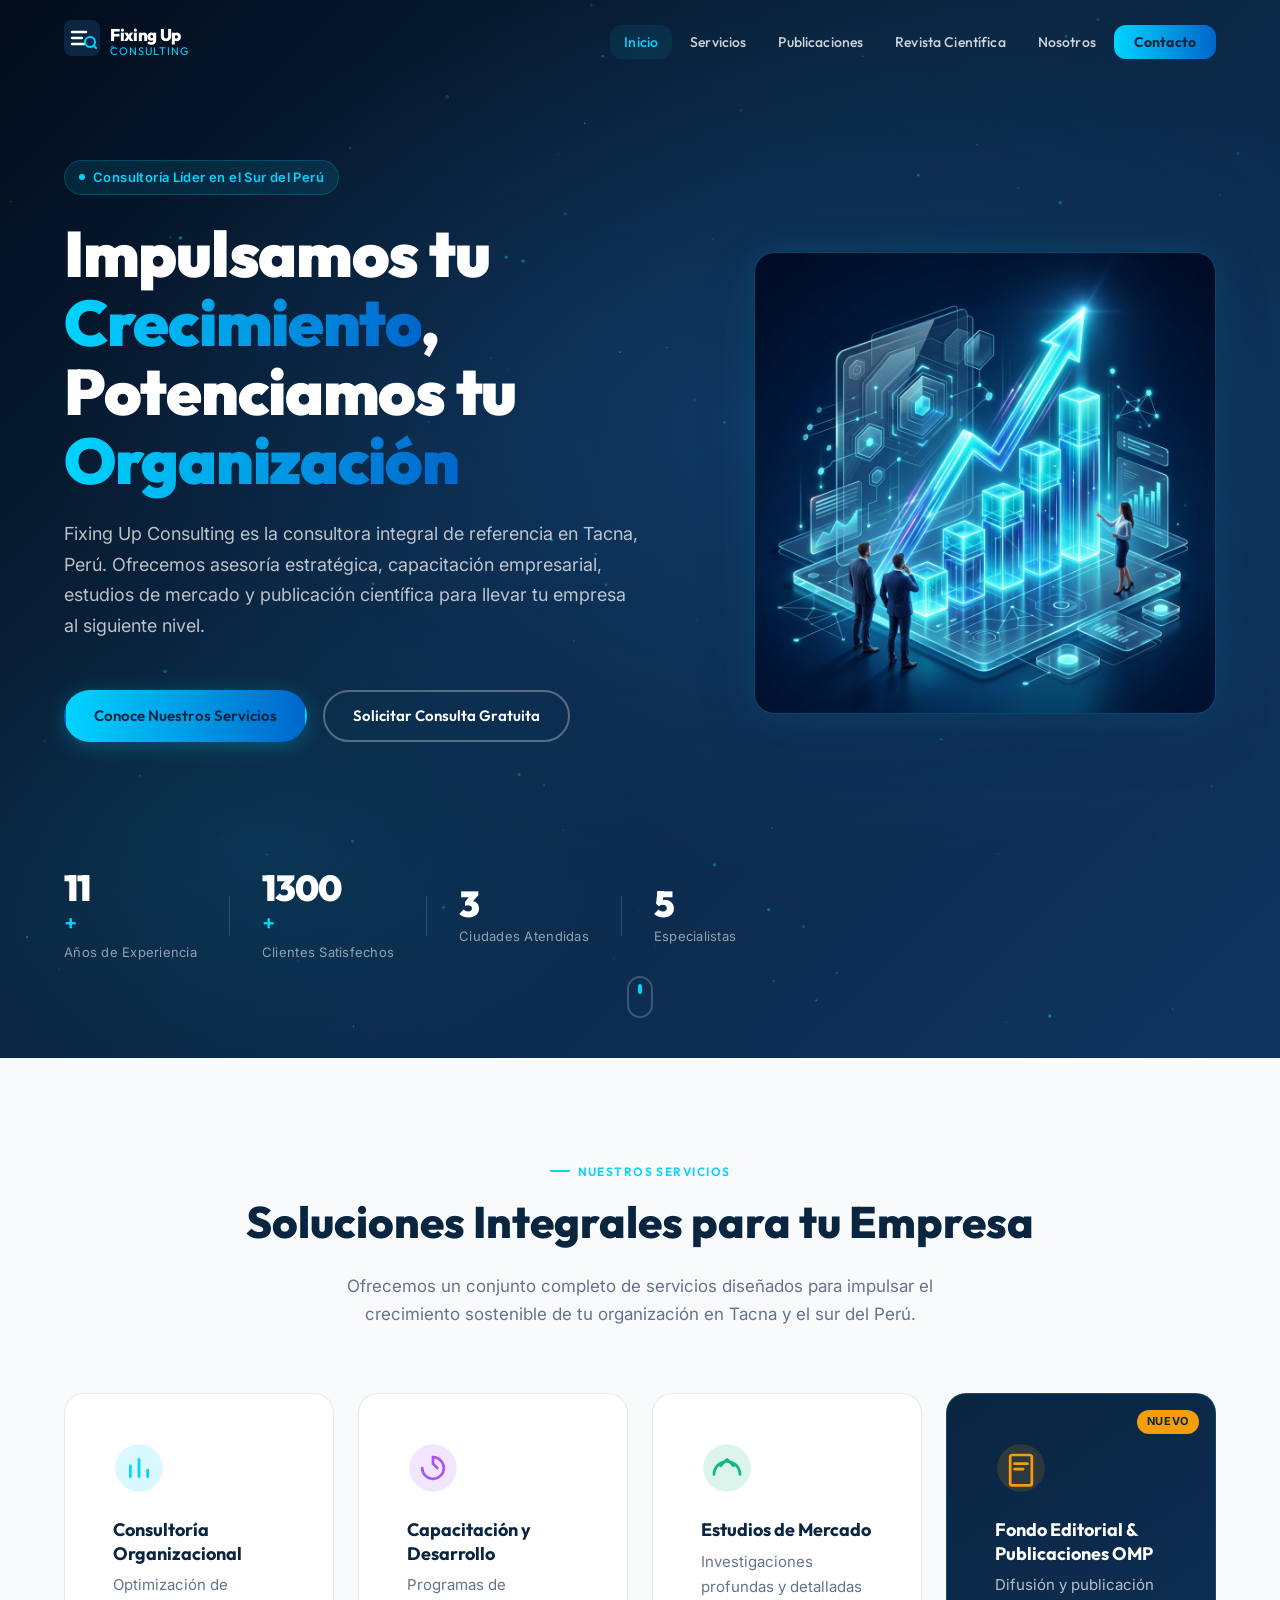
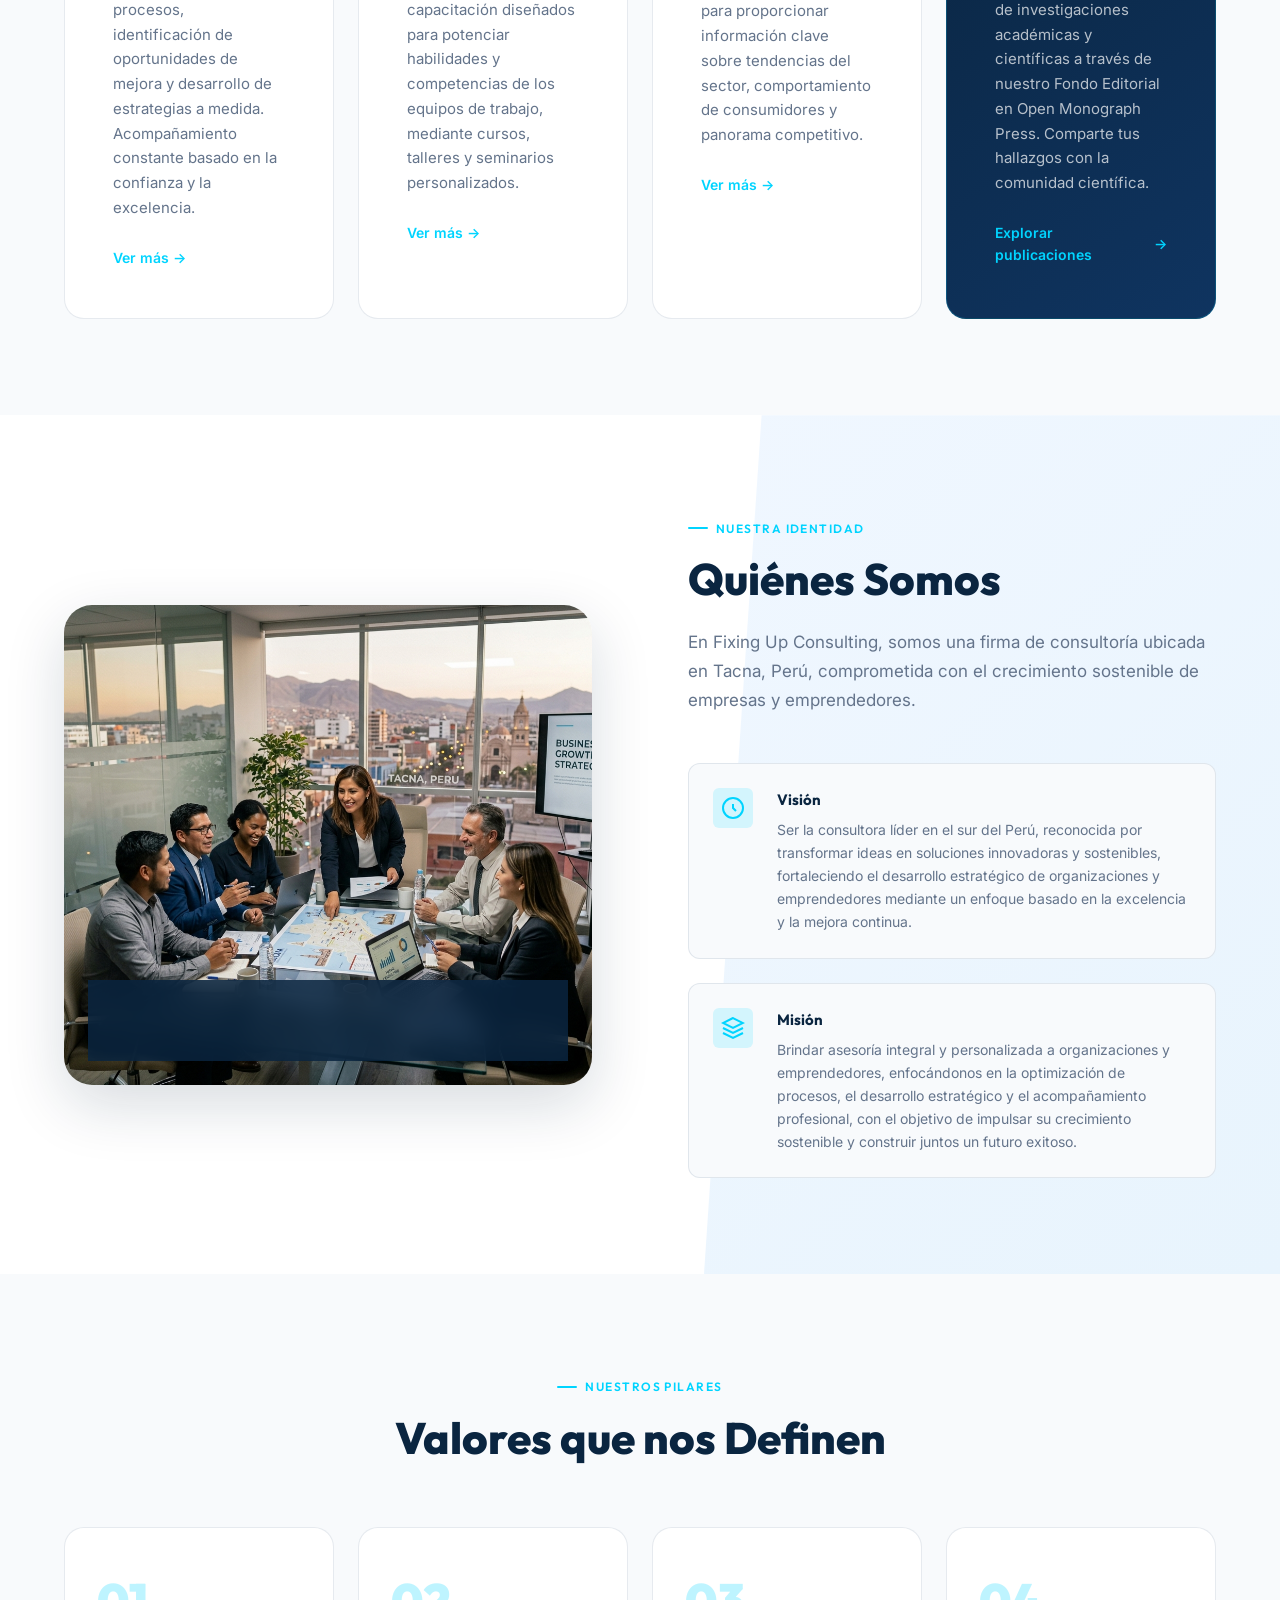
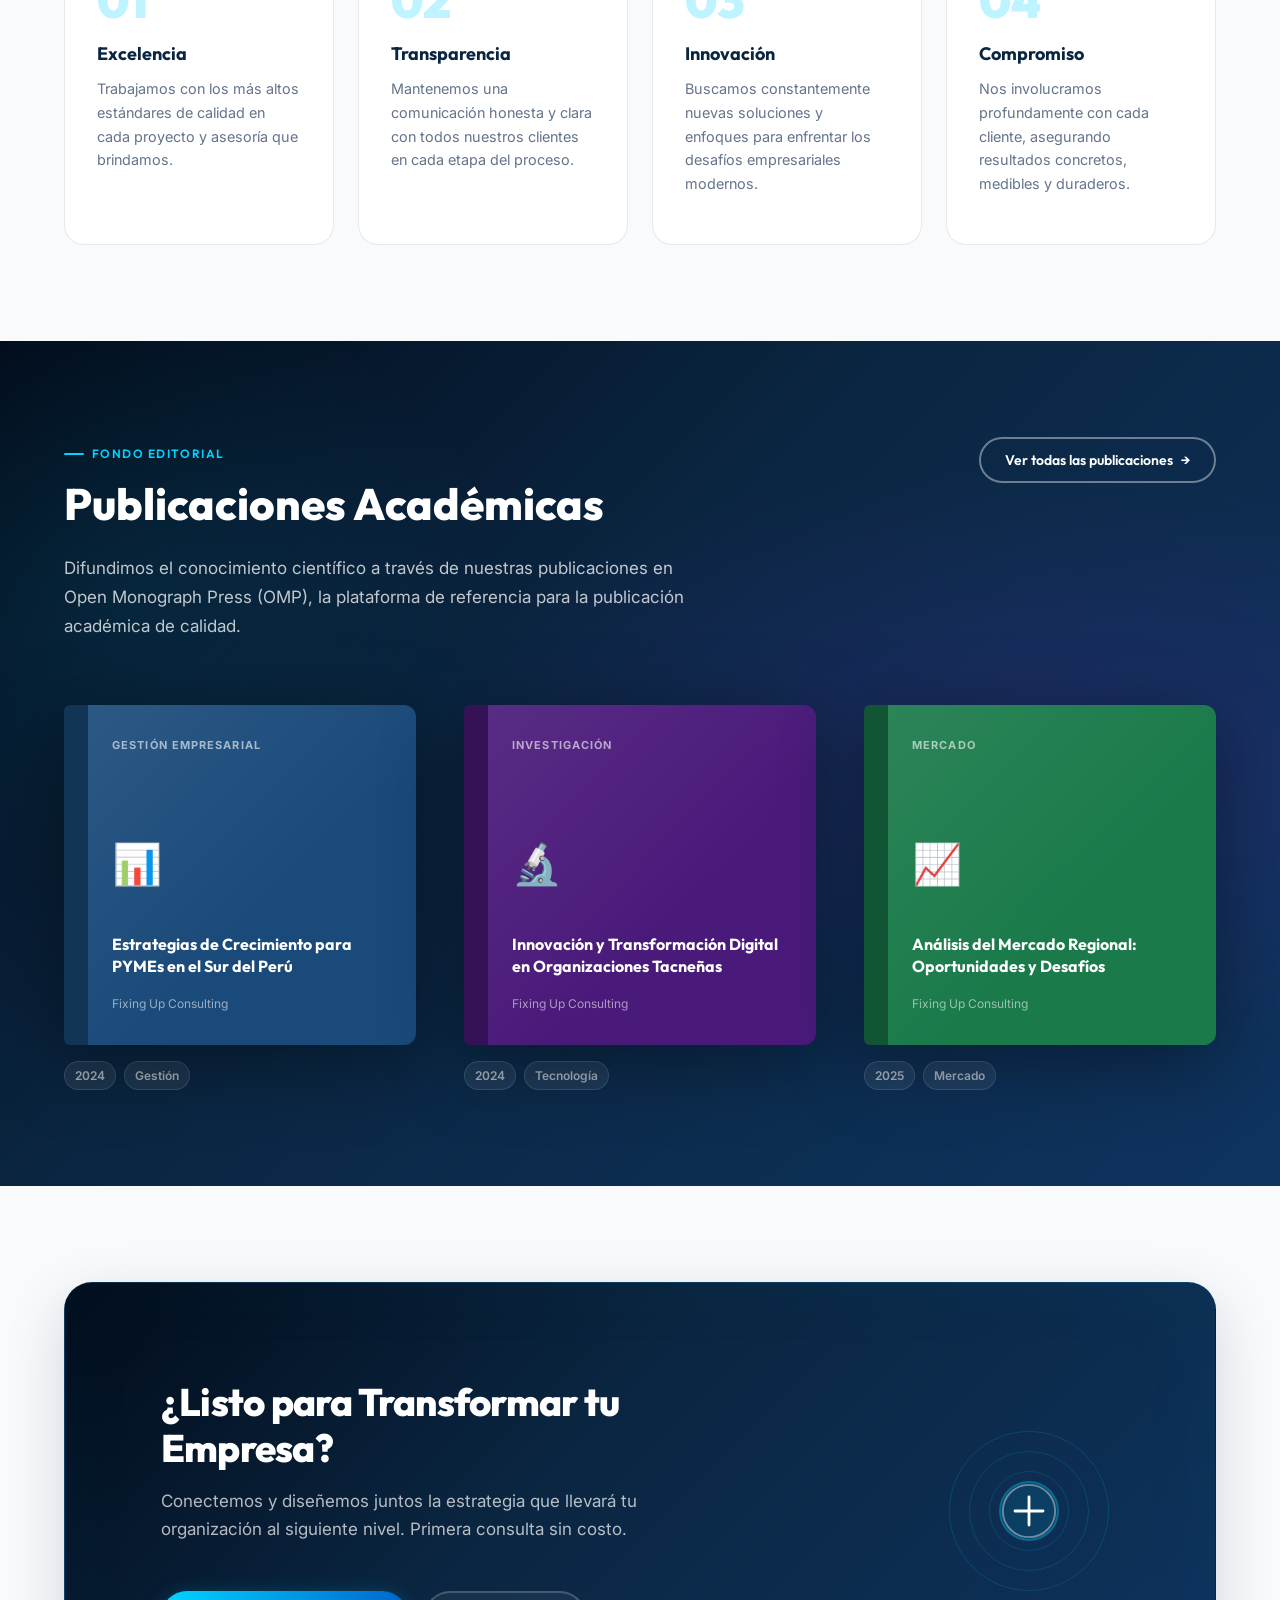
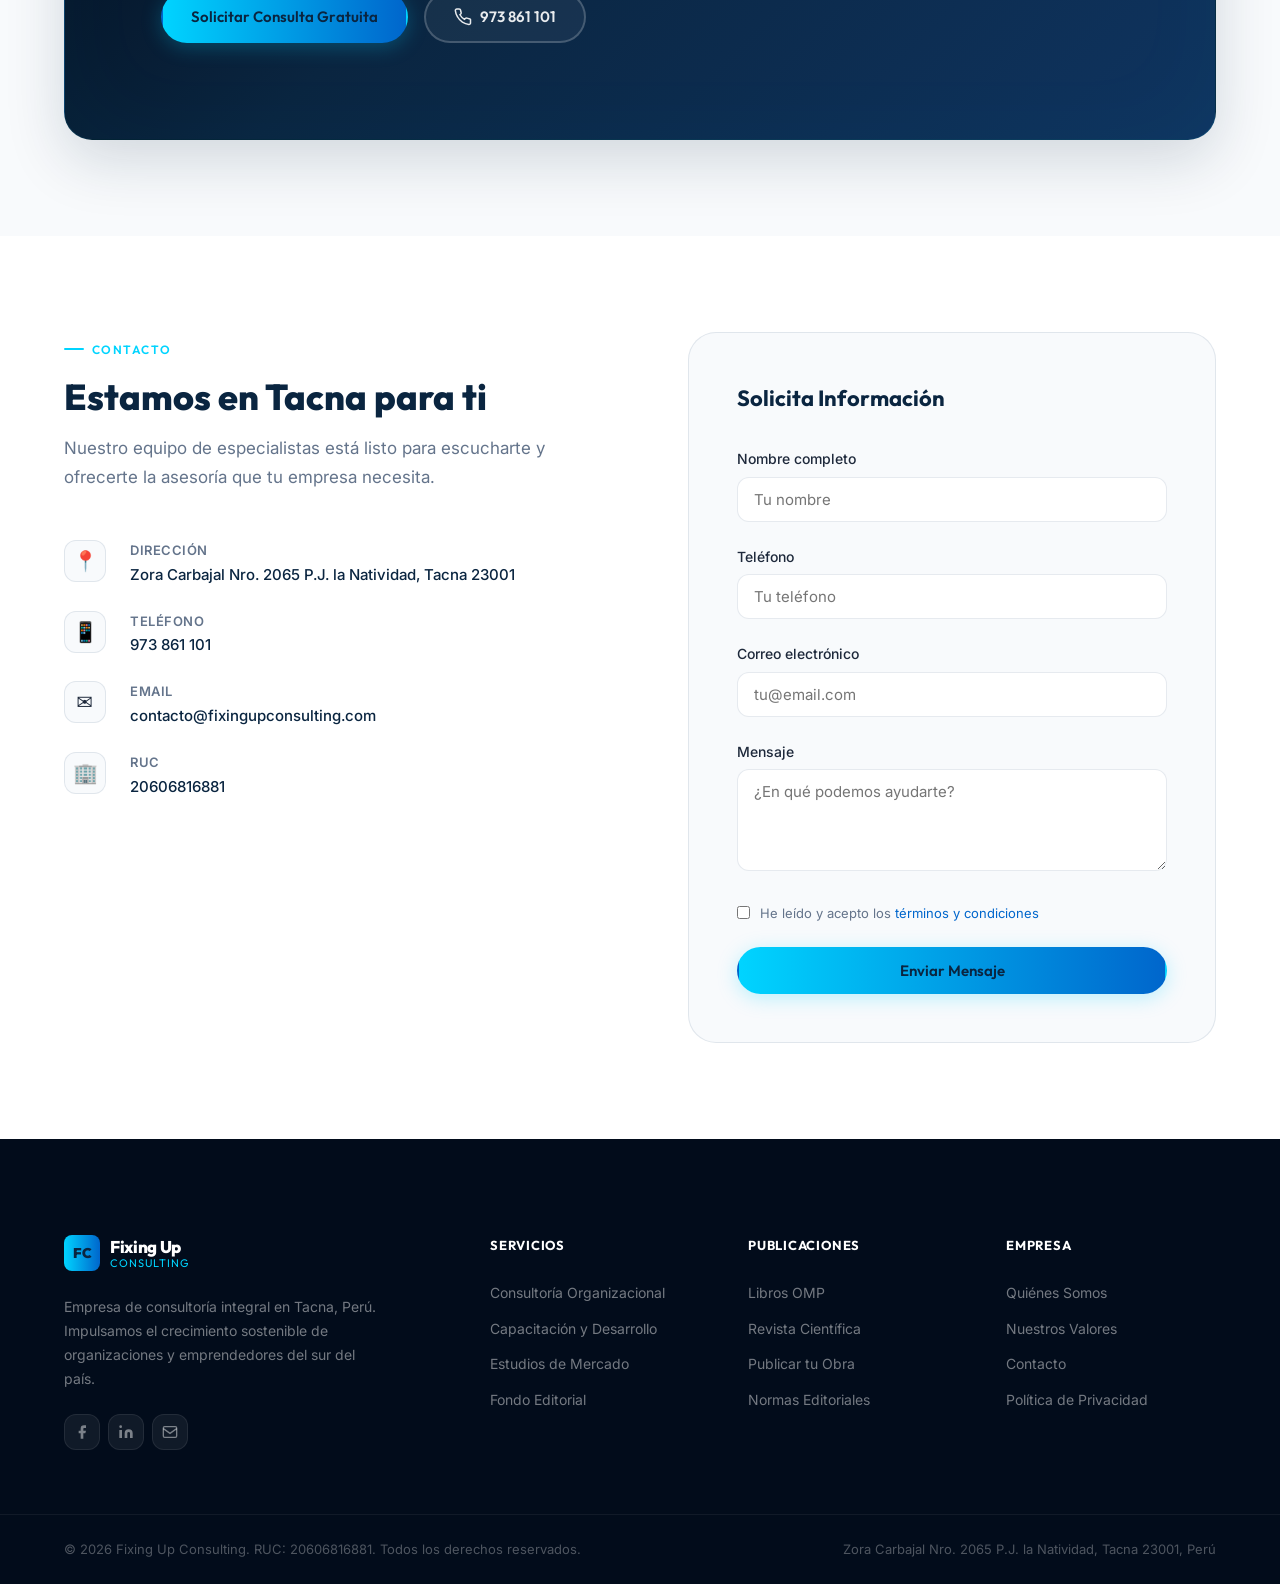
==== commit 109217a0: "design: add premium 3D illustration and grid structure to hero section" ====
--- a/index.html
+++ b/index.html
@@ -116,20 +116,30 @@
       <div class="hero-particles" id="heroParticles" aria-hidden="true"></div>
     </div>
     <div class="hero-content container">
-      <div class="hero-badge" data-aos="fade-down">
-        <span class="badge-dot"></span>
-        Consultoría Líder en el Sur del Perú
-      </div>
-      <h1 class="hero-title" id="heroTitle" data-aos="fade-up" data-aos-delay="100">
-        Impulsamos tu <span class="highlight-gradient">Crecimiento</span>,<br>
-        Potenciamos tu <span class="highlight-gradient">Organización</span>
-      </h1>
-      <p class="hero-subtitle" data-aos="fade-up" data-aos-delay="200">
-        Fixing Up Consulting es la consultora integral de referencia en Tacna, Perú. Ofrecemos asesoría estratégica, capacitación empresarial, estudios de mercado y publicación científica para llevar tu empresa al siguiente nivel.
-      </p>
-      <div class="hero-actions" data-aos="fade-up" data-aos-delay="300">
-        <a href="servicios.html" class="btn btn-primary" id="heroServicesBtn">Conoce Nuestros Servicios</a>
-        <a href="contacto.html" class="btn btn-outline" id="heroContactBtn">Solicitar Consulta Gratuita</a>
+      <div class="hero-grid">
+        <div class="hero-text-col">
+          <div class="hero-badge" data-aos="fade-down">
+            <span class="badge-dot"></span>
+            Consultoría Líder en el Sur del Perú
+          </div>
+          <h1 class="hero-title" id="heroTitle" data-aos="fade-up" data-aos-delay="100">
+            Impulsamos tu <span class="highlight-gradient">Crecimiento</span>,<br>
+            Potenciamos tu <span class="highlight-gradient">Organización</span>
+          </h1>
+          <p class="hero-subtitle" data-aos="fade-up" data-aos-delay="200">
+            Fixing Up Consulting es la consultora integral de referencia en Tacna, Perú. Ofrecemos asesoría estratégica, capacitación empresarial, estudios de mercado y publicación científica para llevar tu empresa al siguiente nivel.
+          </p>
+          <div class="hero-actions" data-aos="fade-up" data-aos-delay="300">
+            <a href="servicios.html" class="btn btn-primary" id="heroServicesBtn">Conoce Nuestros Servicios</a>
+            <a href="contacto.html" class="btn btn-outline" id="heroContactBtn">Solicitar Consulta Gratuita</a>
+          </div>
+        </div>
+        <div class="hero-image-col" data-aos="fade-left" data-aos-delay="200">
+          <div class="hero-image-wrapper">
+            <div class="hero-image-glow"></div>
+            <img src="assets/img/hero-illustration.png" alt="Ilustración de Crecimiento y Consultoría Empresarial" class="hero-img" />
+          </div>
+        </div>
       </div>
       <div class="hero-stats" data-aos="fade-up" data-aos-delay="400">
         <div class="hero-stat">
--- a/css/styles.css
+++ b/css/styles.css
@@ -410,8 +410,71 @@
 .hero-content {
   position: relative;
   z-index: 2;
-  padding: 8rem 1.5rem 4rem;
-  max-width: 760px;
+  padding: 10rem 1.5rem 6rem;
+  width: 100%;
+}
+
+.hero-grid {
+  display: grid;
+  grid-template-columns: 1fr;
+  gap: var(--space-xl);
+  align-items: center;
+  margin-bottom: var(--space-2xl);
+}
+
+@media (min-width: 992px) {
+  .hero-grid {
+    grid-template-columns: 1.15fr 0.85fr;
+    gap: var(--space-2xl);
+  }
+}
+
+.hero-text-col {
+  display: flex;
+  flex-direction: column;
+  align-items: flex-start;
+}
+
+.hero-image-col {
+  display: flex;
+  justify-content: center;
+  align-items: center;
+  position: relative;
+}
+
+.hero-image-wrapper {
+  position: relative;
+  width: 100%;
+  max-width: 480px;
+  border-radius: var(--radius-lg);
+  overflow: hidden;
+  box-shadow: var(--shadow-xl), var(--shadow-glow);
+  border: 1px solid rgba(0, 212, 255, 0.15);
+  background: rgba(10, 37, 64, 0.4);
+  backdrop-filter: blur(10px);
+  -webkit-backdrop-filter: blur(10px);
+  transition: transform var(--t-slow);
+}
+
+.hero-image-wrapper:hover {
+  transform: translateY(-8px) scale(1.02);
+}
+
+.hero-img {
+  width: 100%;
+  height: auto;
+  display: block;
+  object-fit: cover;
+  border-radius: var(--radius-lg);
+}
+
+.hero-image-glow {
+  position: absolute;
+  inset: -10%;
+  background: radial-gradient(circle, rgba(0, 212, 255, 0.25) 0%, transparent 60%);
+  z-index: -1;
+  pointer-events: none;
+  filter: blur(24px);
 }
 
 .hero-badge {
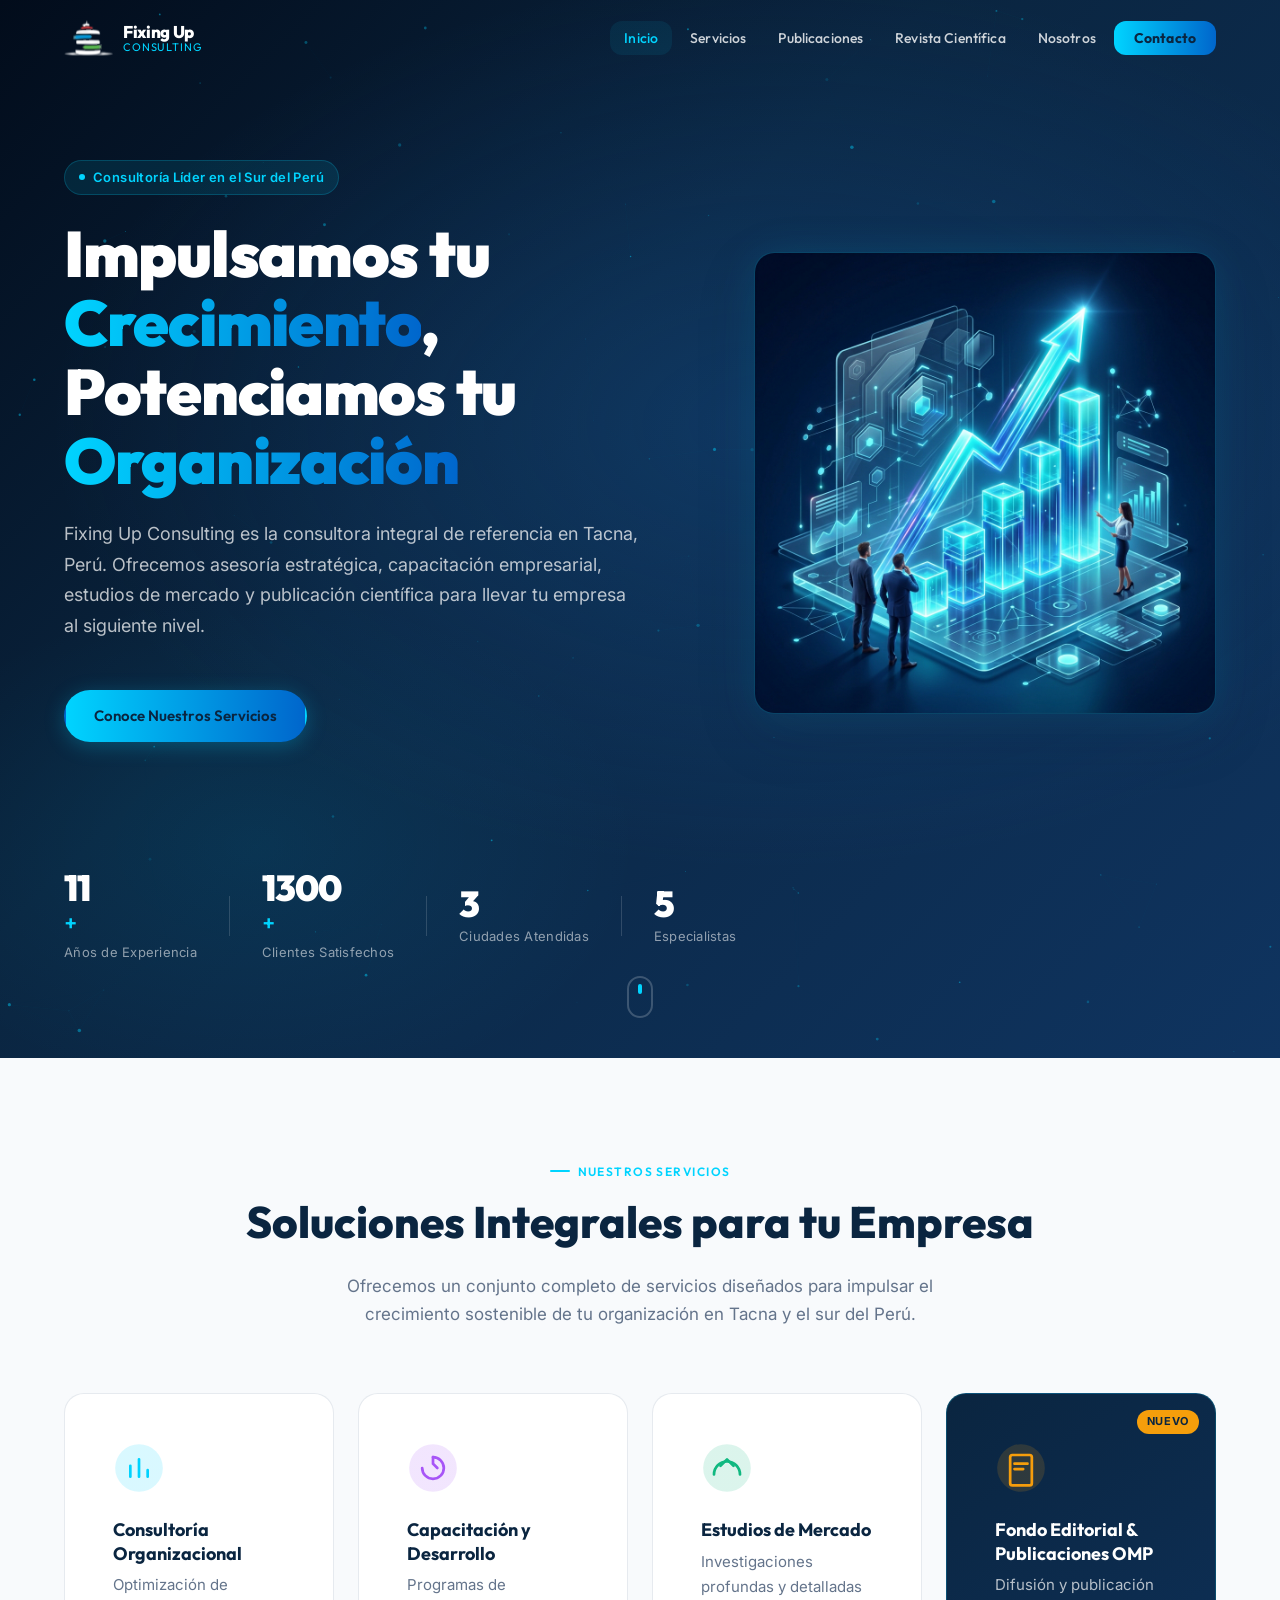
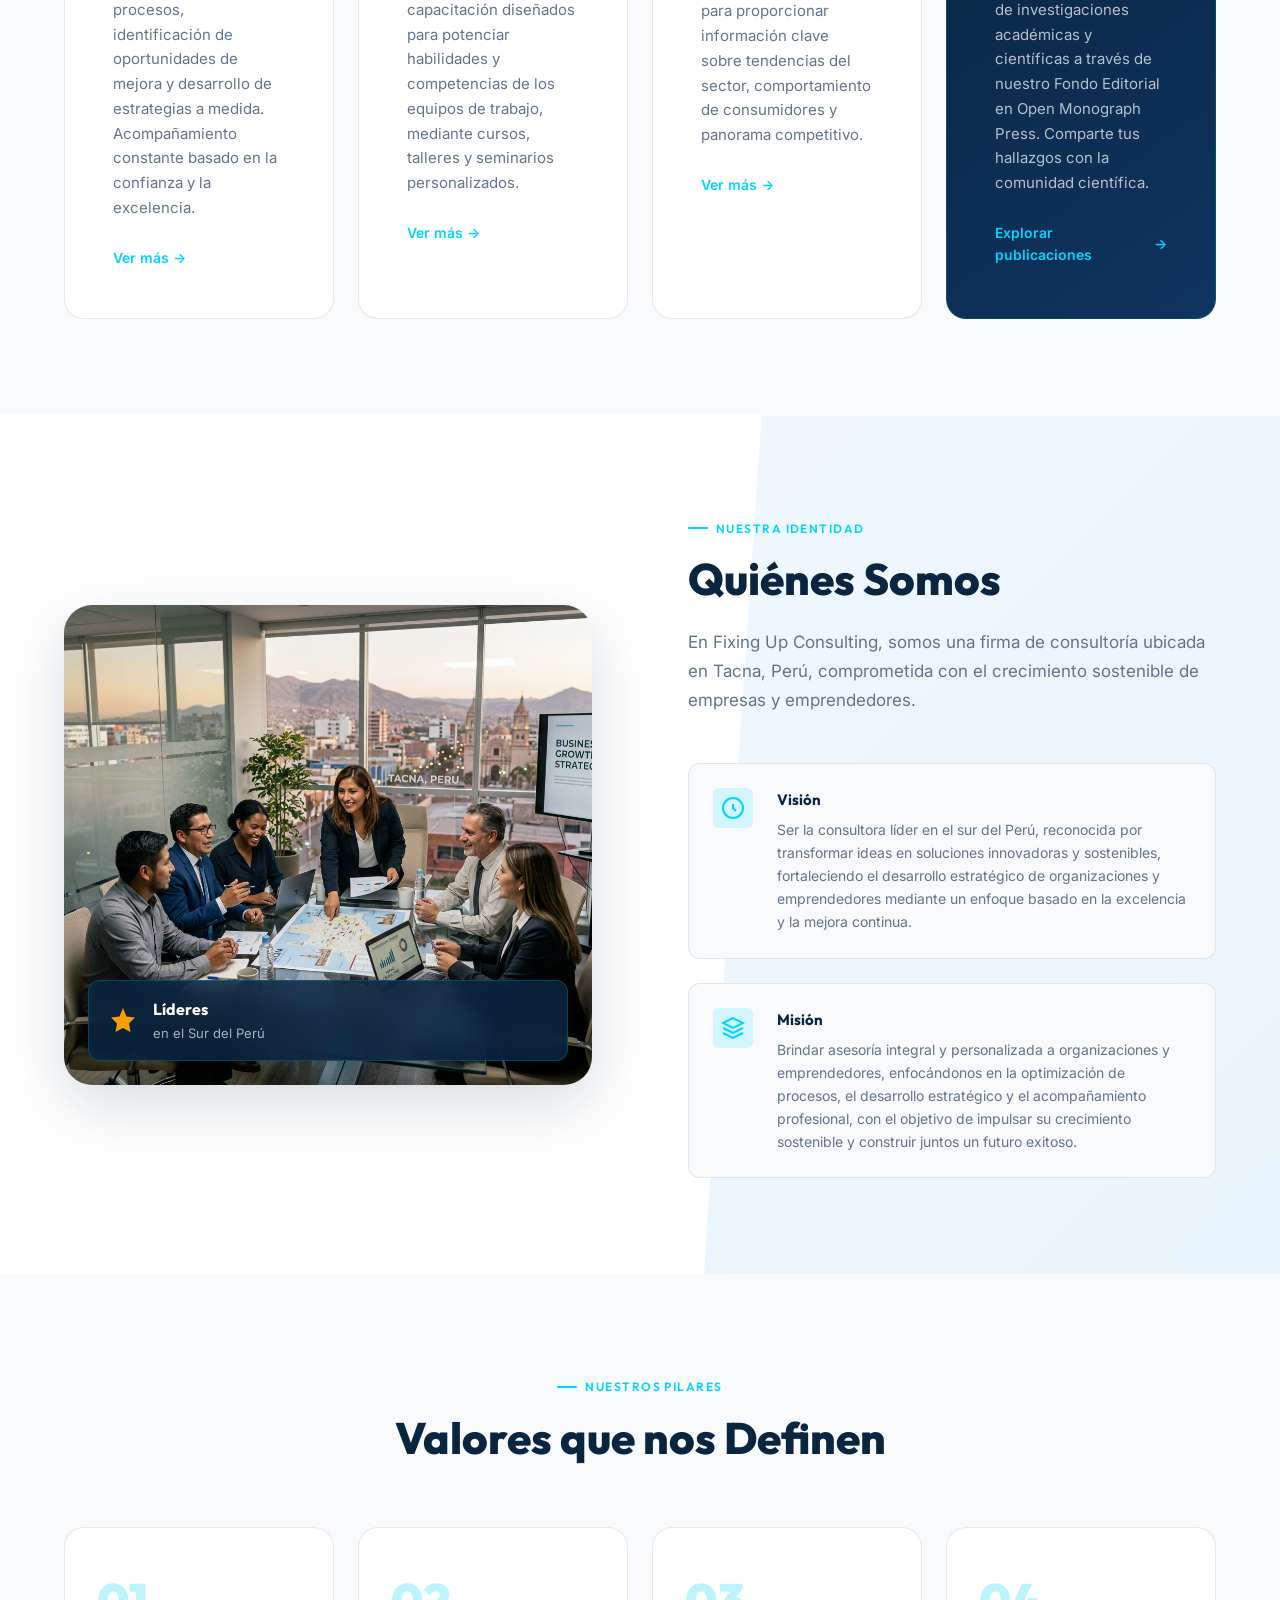
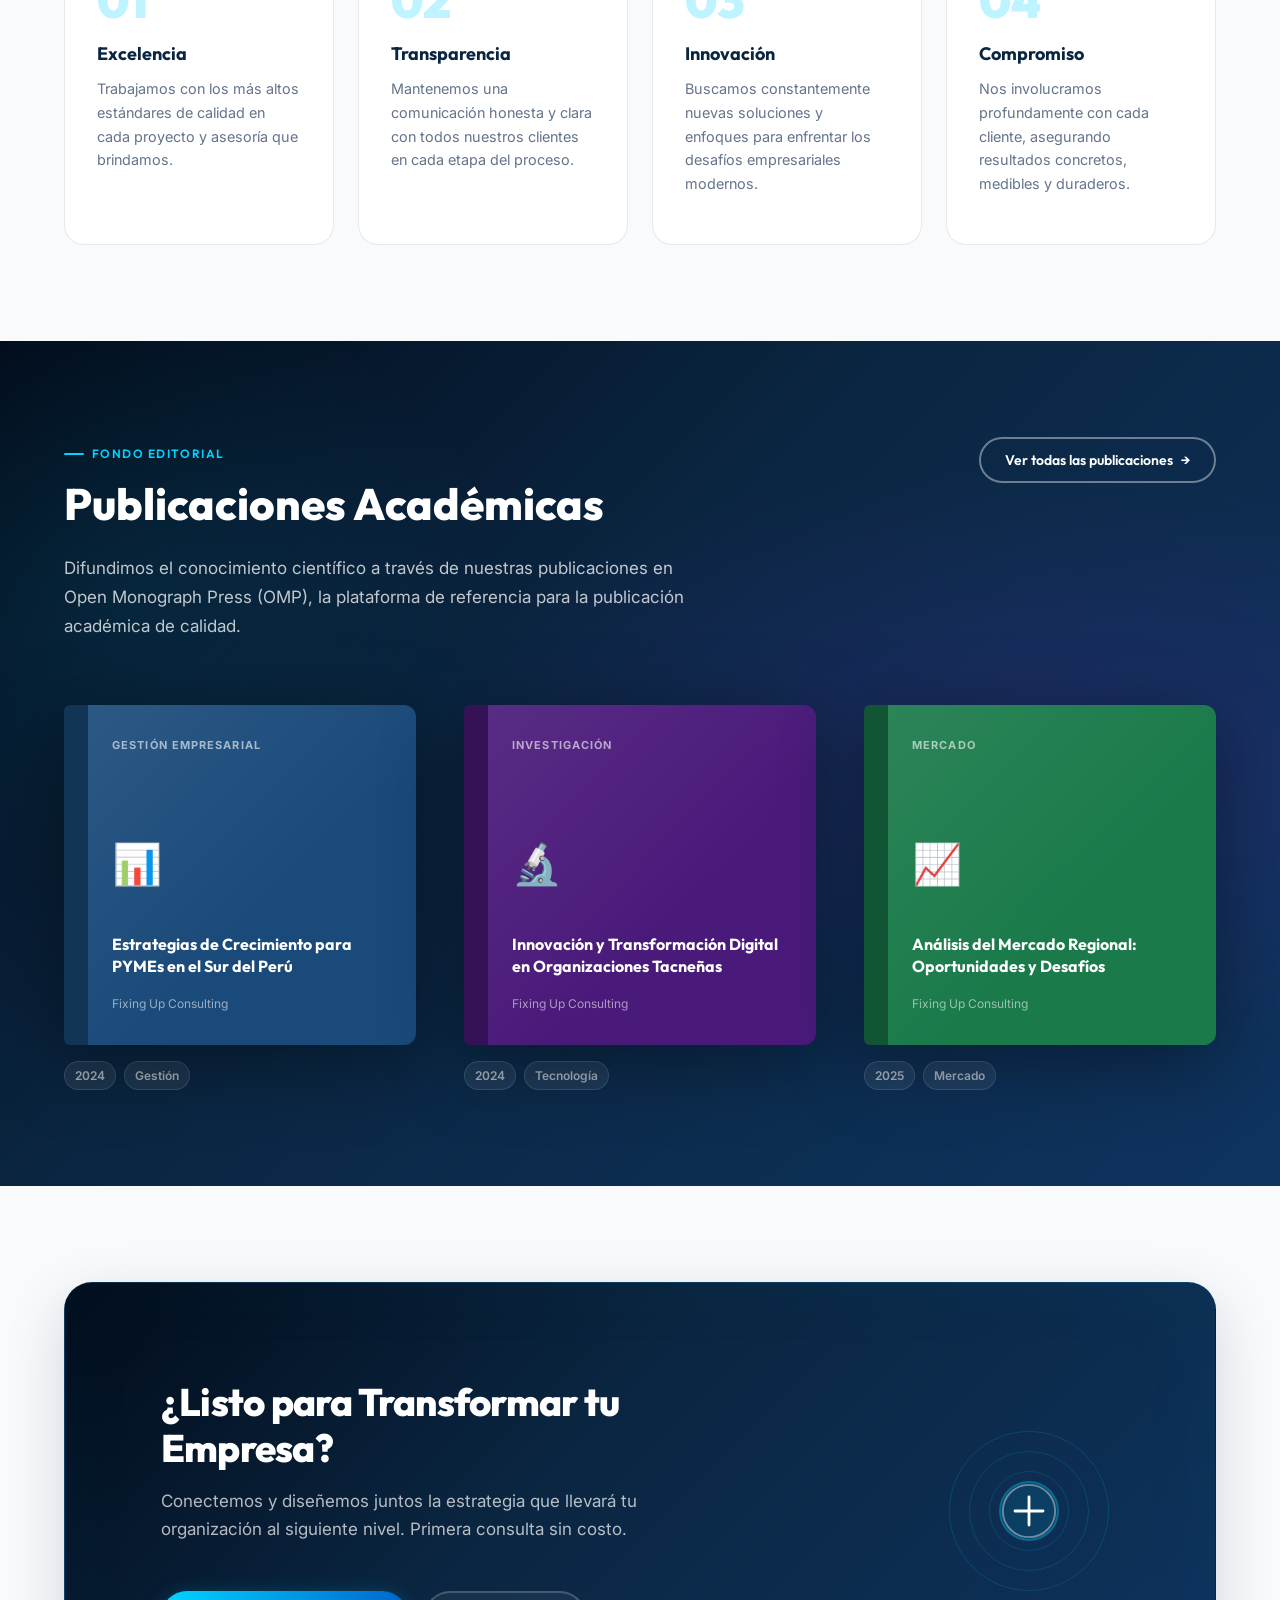
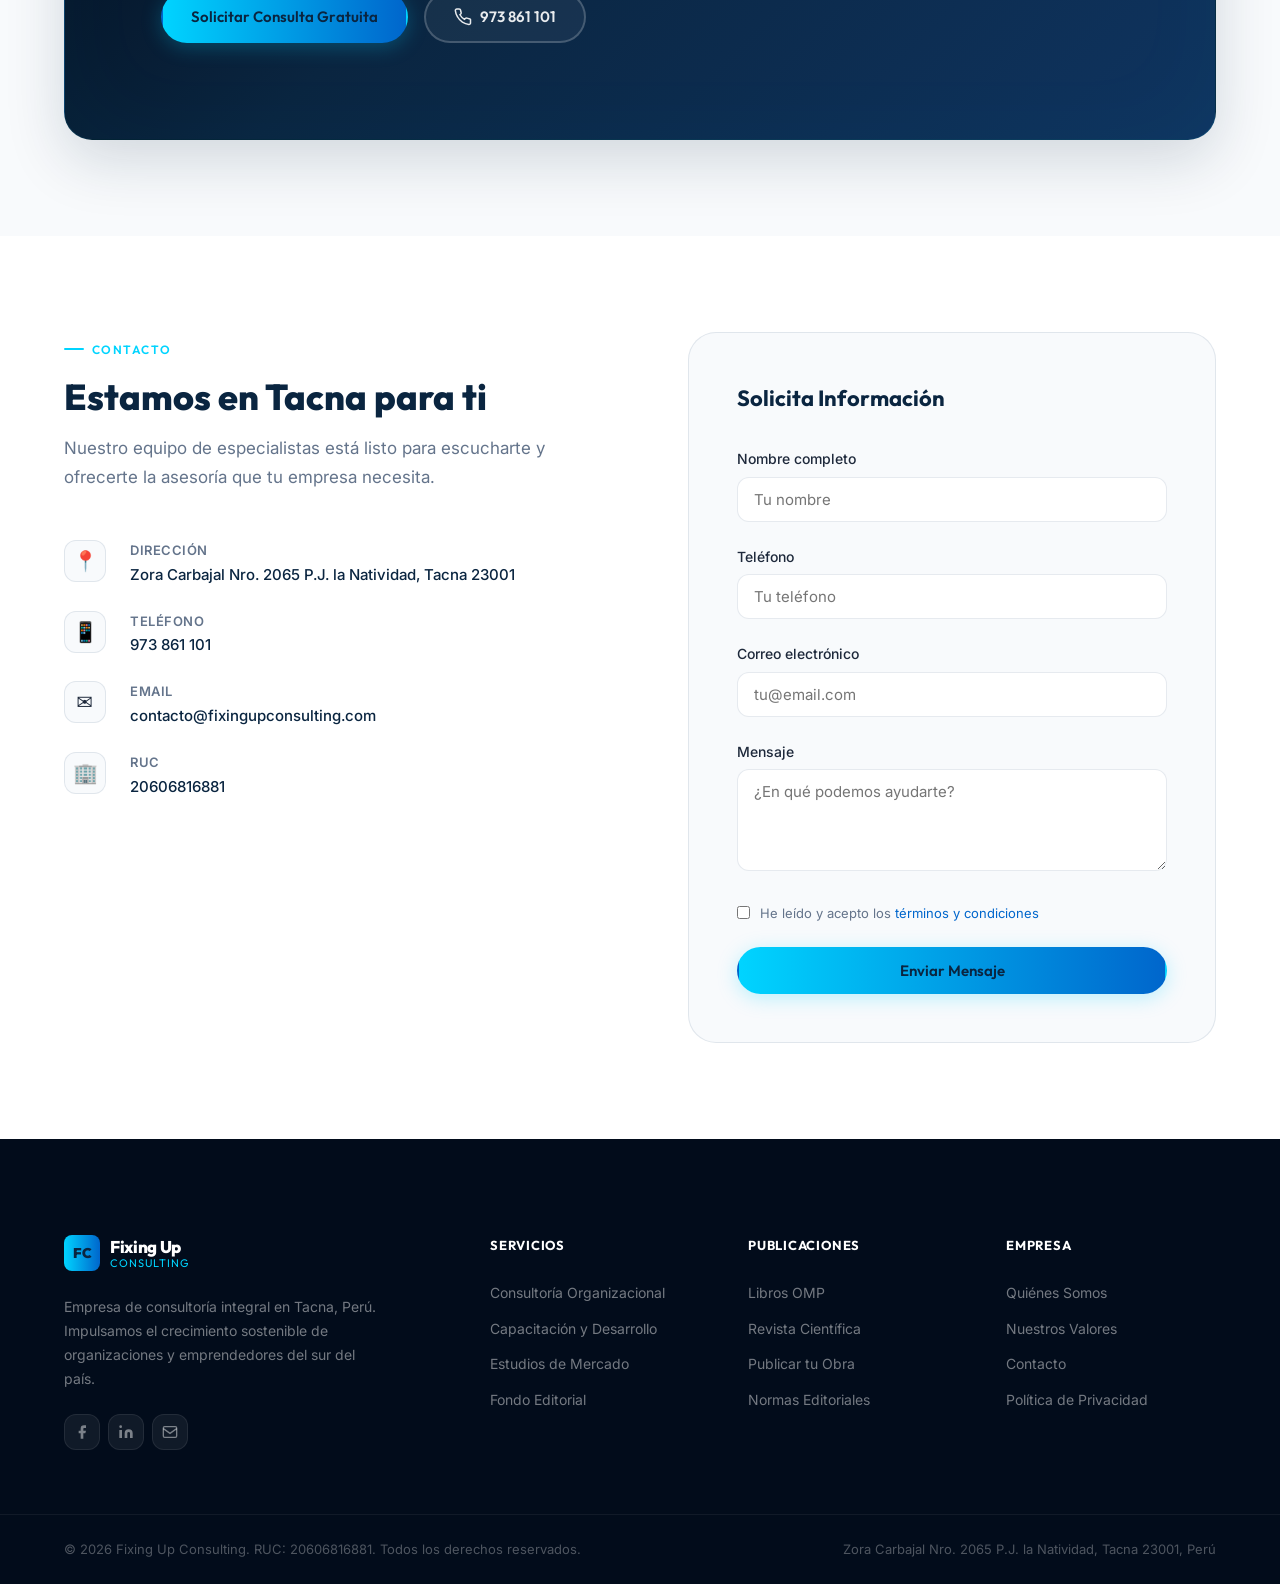
==== commit b786b0ee: "Actualizar logotipo de la marca: icono optimizado y nombre alineados en todas las paginas" ====
--- a/index.html
+++ b/index.html
@@ -75,18 +75,7 @@
     <div class="nav-container">
       <a href="index.html" class="nav-logo" aria-label="Fixing Up Consulting - Inicio">
         <div class="logo-icon">
-          <svg width="36" height="36" viewBox="0 0 36 36" fill="none">
-            <rect width="36" height="36" rx="8" fill="url(#logoGrad)"/>
-            <path d="M8 12h14M8 18h10M8 24h12" stroke="white" stroke-width="2.5" stroke-linecap="round"/>
-            <circle cx="26" cy="22" r="5" fill="none" stroke="#00D4FF" stroke-width="2"/>
-            <path d="M29.5 25.5L32 28" stroke="#00D4FF" stroke-width="2" stroke-linecap="round"/>
-            <defs>
-              <linearGradient id="logoGrad" x1="0" y1="0" x2="36" y2="36">
-                <stop offset="0%" stop-color="#0a2540"/>
-                <stop offset="100%" stop-color="#1a5fa8"/>
-              </linearGradient>
-            </defs>
-          </svg>
+          <img src="assets/img/logo-icon.png" alt="Fixing Up Consulting" class="logo-img-icon">
         </div>
         <div class="logo-text">
           <span class="logo-name">Fixing Up</span>
--- a/css/styles.css
+++ b/css/styles.css
@@ -293,6 +293,18 @@
   align-items: center;
   gap: 10px;
   flex-shrink: 0;
+}
+
+.logo-img {
+  height: 42px;
+  width: auto;
+  display: block;
+}
+
+.logo-img-icon {
+  height: 36px;
+  width: auto;
+  display: block;
 }
 
 .logo-icon {
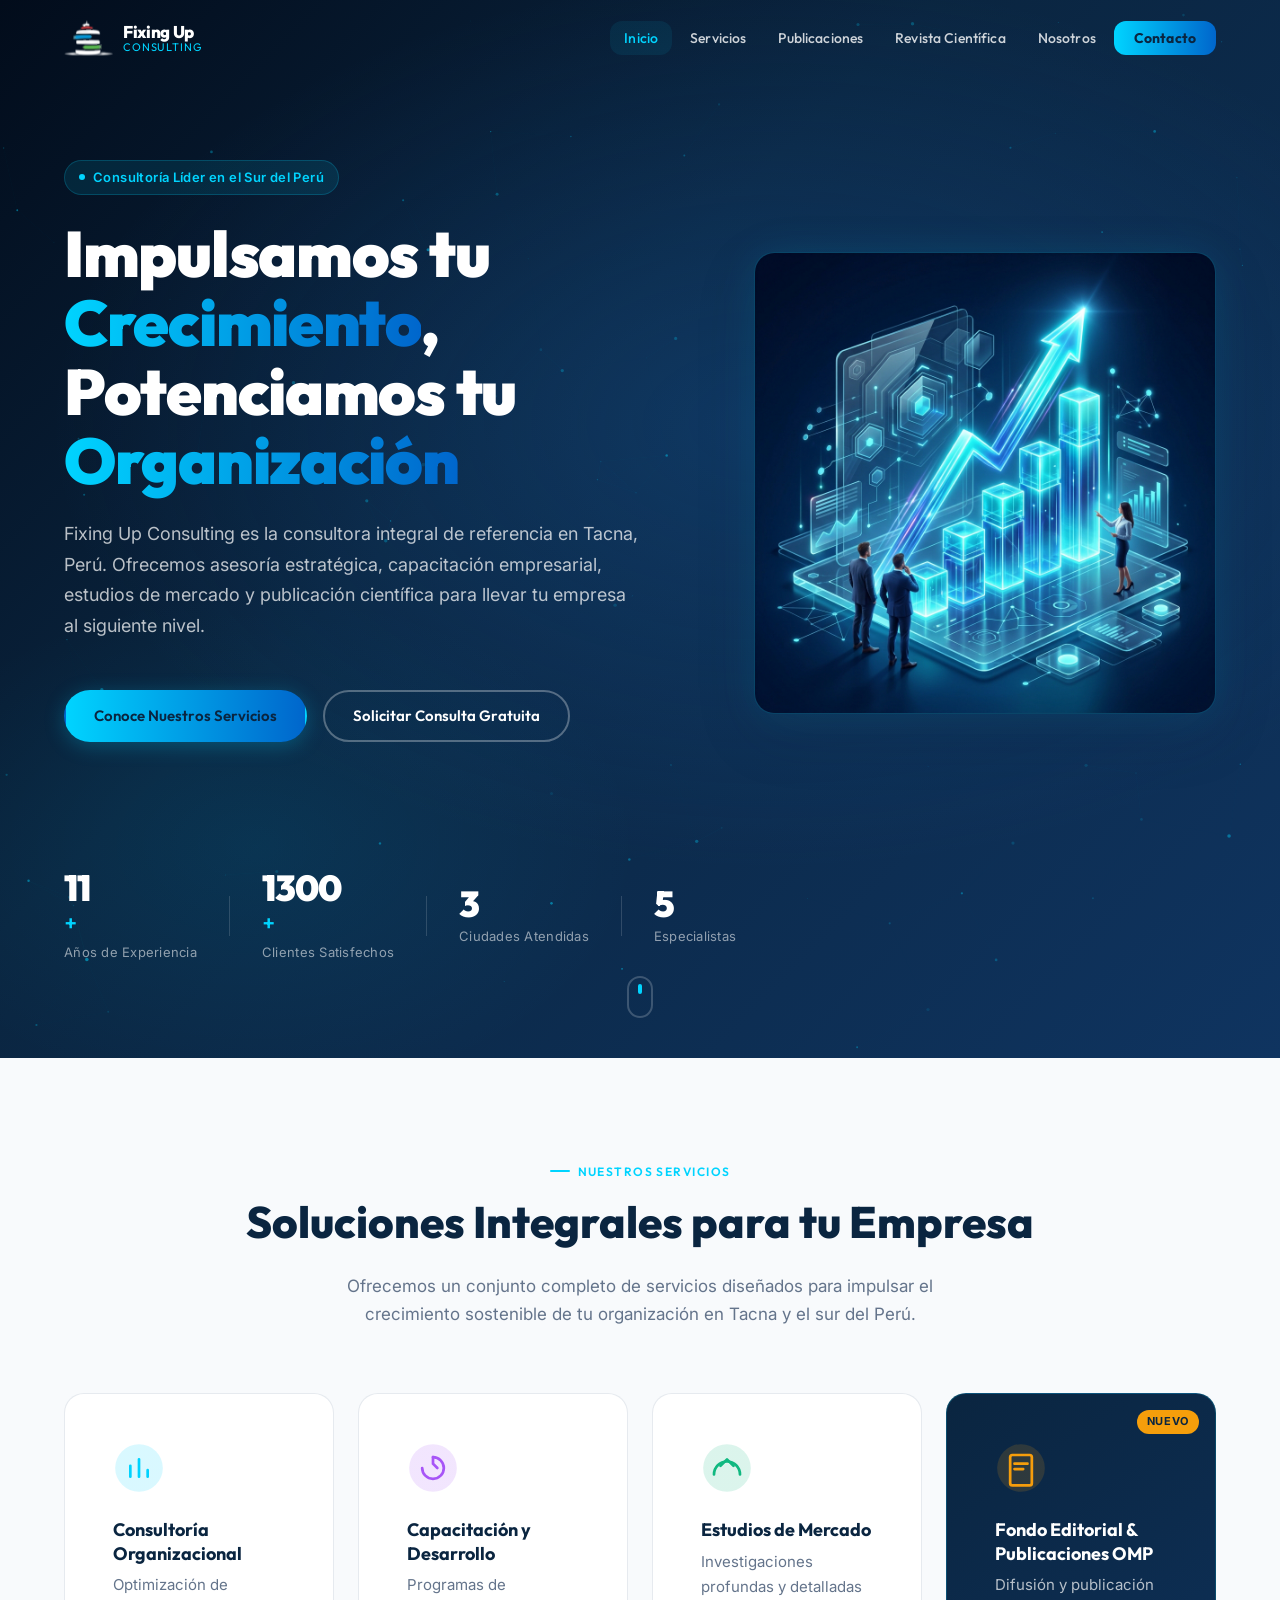
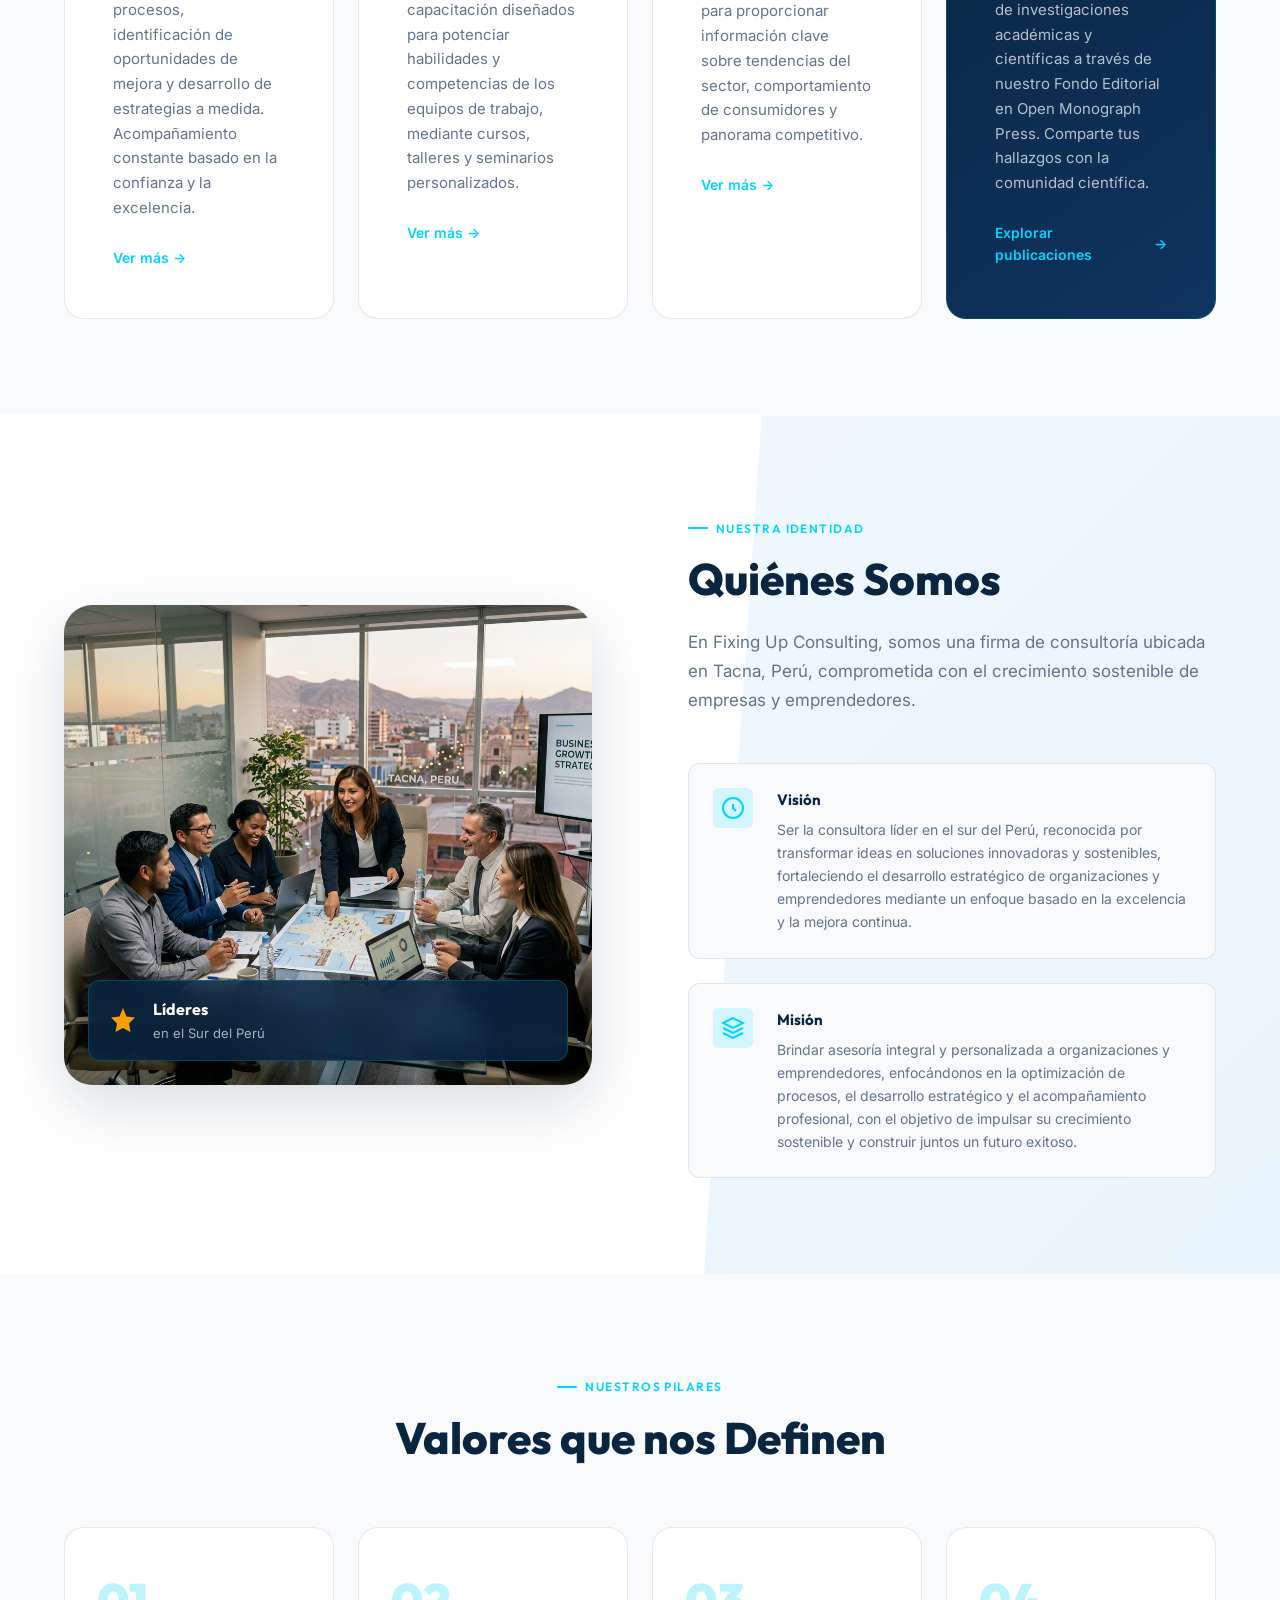
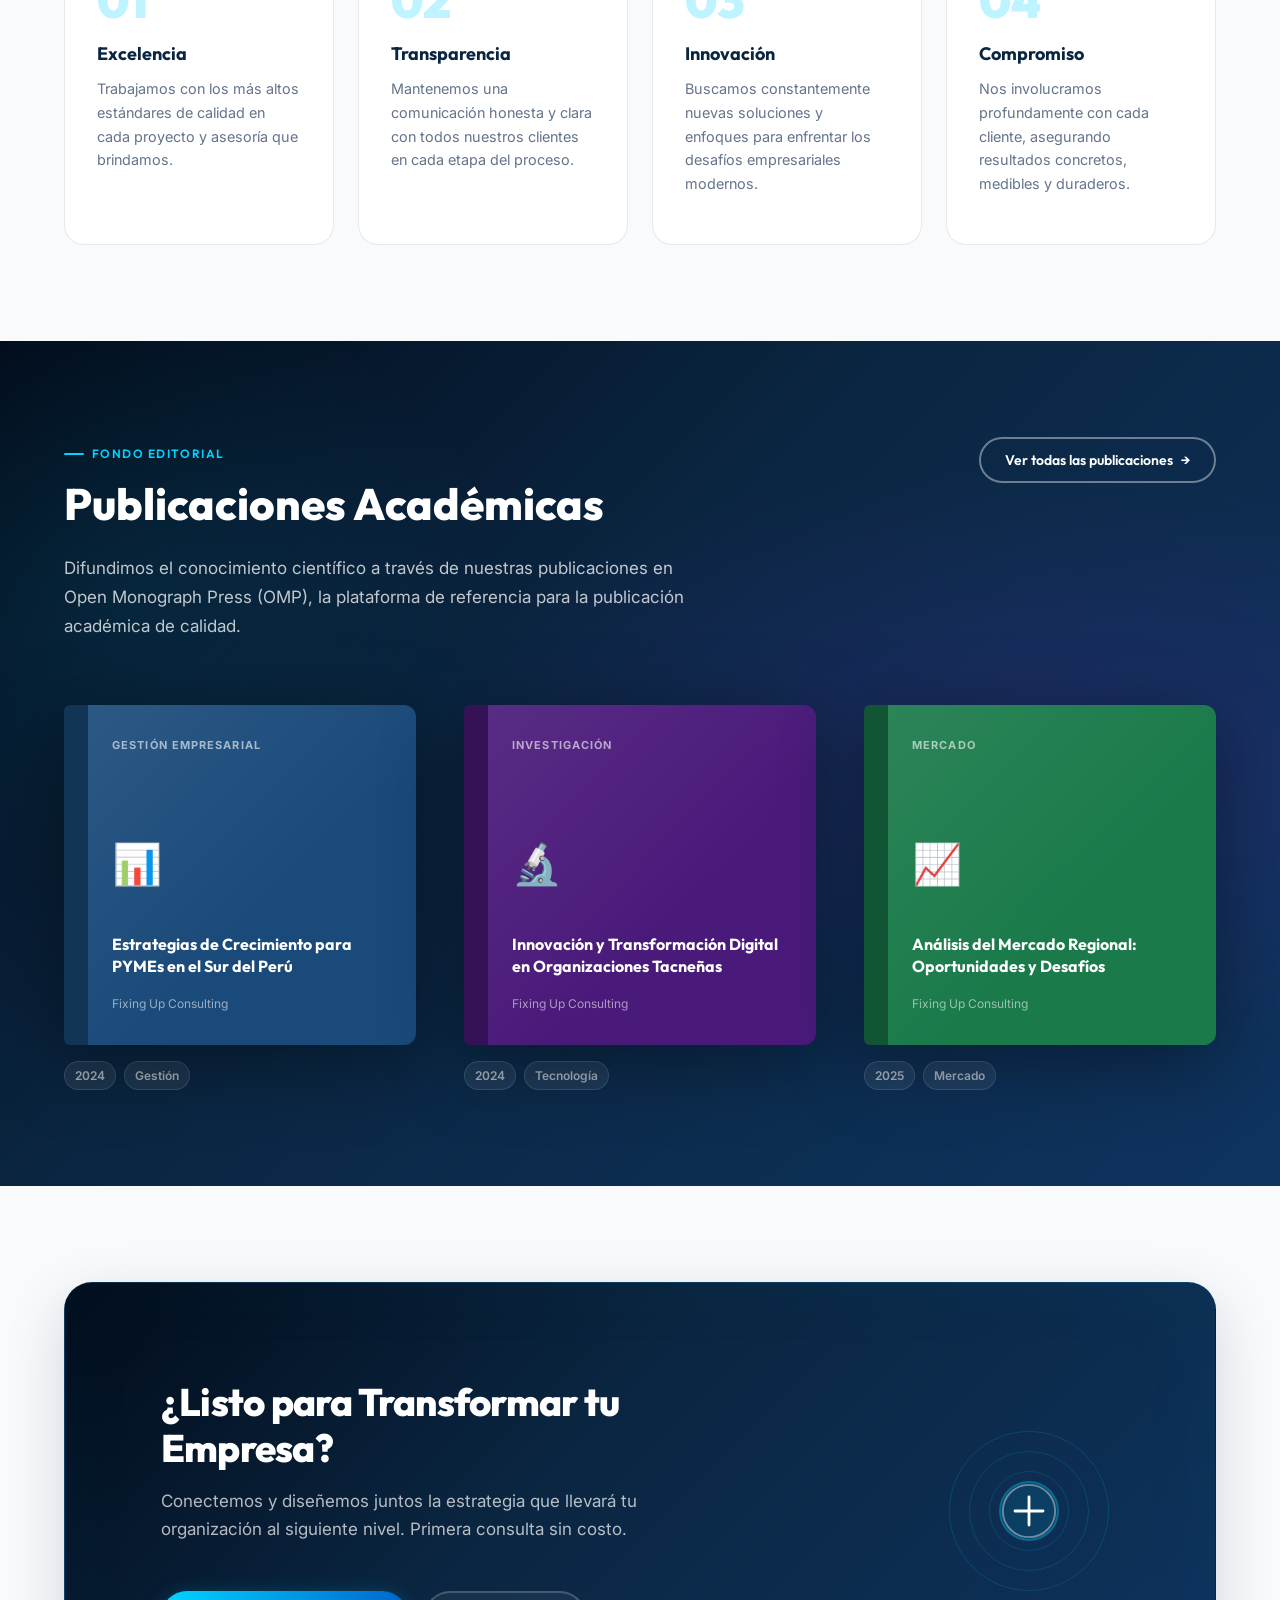
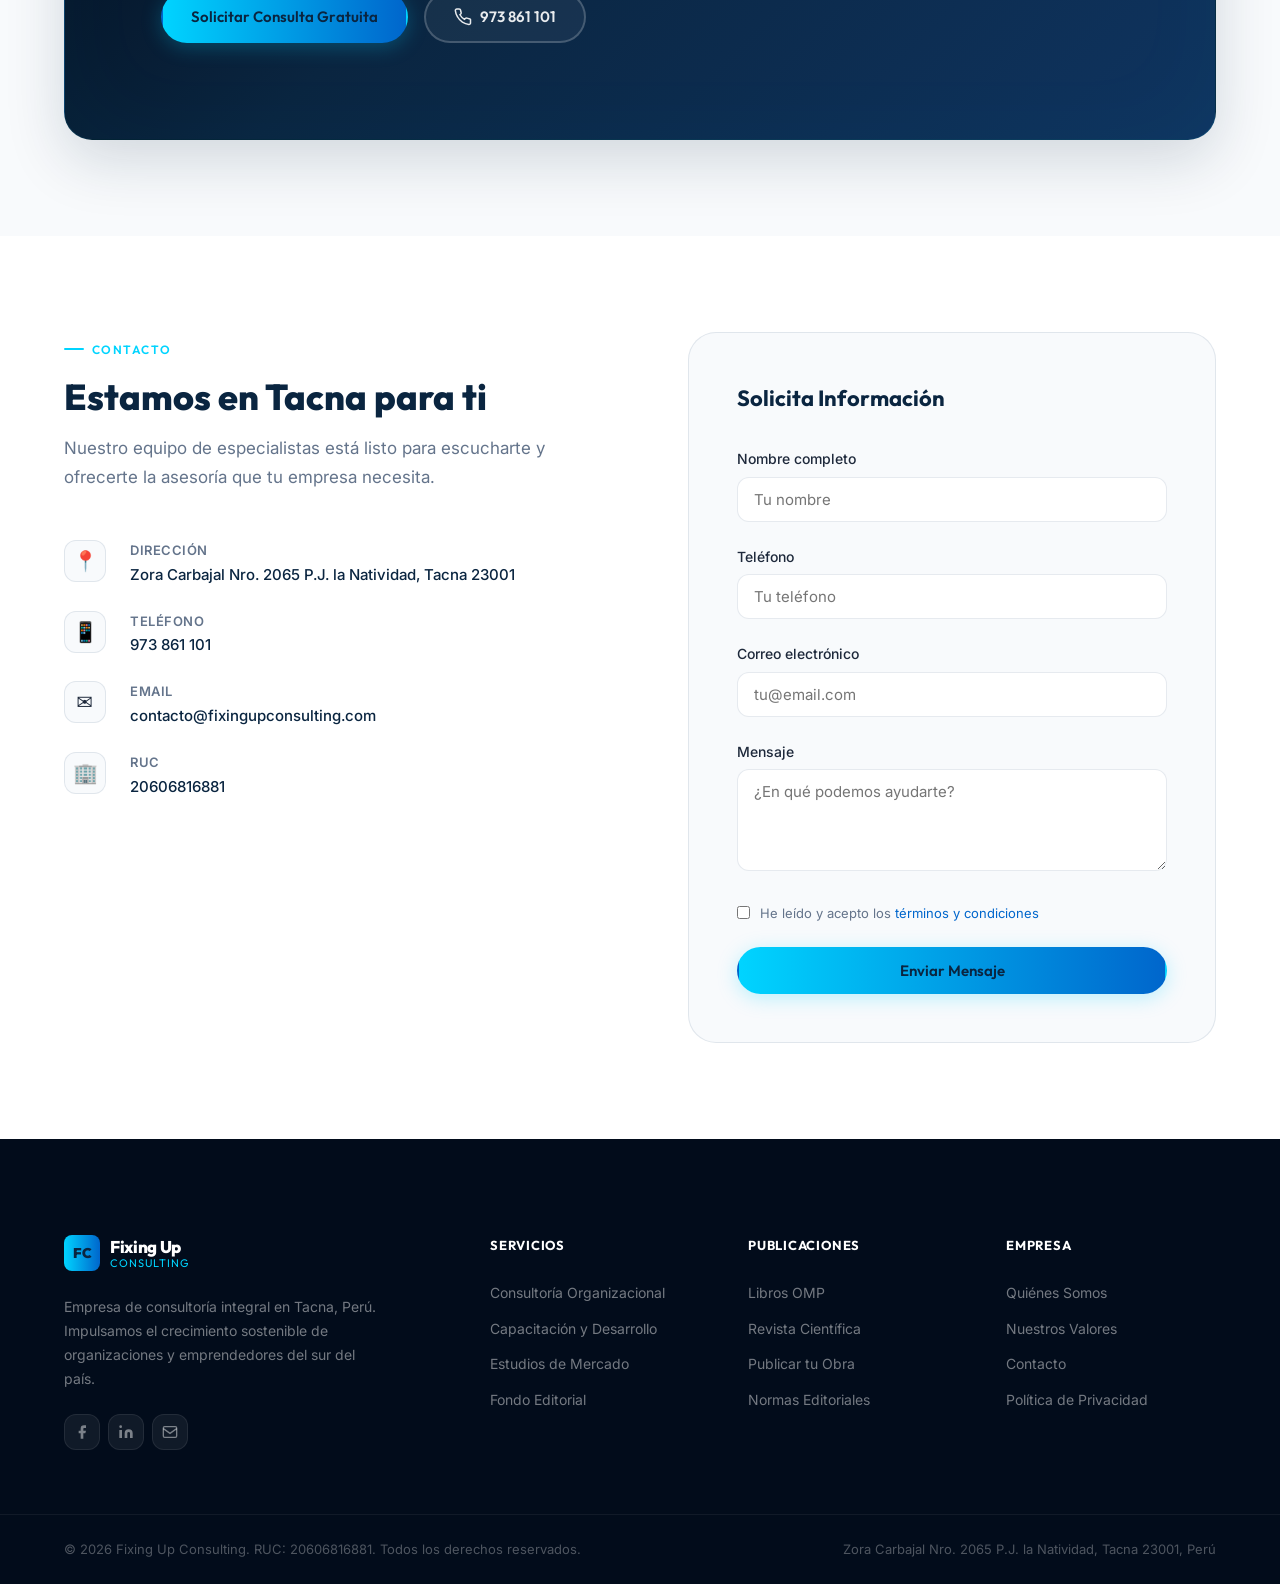
==== commit 8dfb595d: "Generar favicons multiplataforma a partir del nuevo isotipo y agregarlos a todas las paginas" ====
--- a/index.html
+++ b/index.html
@@ -63,7 +63,11 @@
   <link href="https://fonts.googleapis.com/css2?family=Inter:wght@300;400;500;600;700;800;900&family=Outfit:wght@300;400;500;600;700;800;900&display=swap" rel="stylesheet" />
 
   <!-- Favicon -->
-  <link rel="icon" type="image/svg+xml" href="assets/favicon.svg" />
+  <link rel="shortcut icon" href="favicon.ico" type="image/x-icon" />
+  <link rel="icon" type="image/png" sizes="16x16" href="favicon-16x16.png" />
+  <link rel="icon" type="image/png" sizes="32x32" href="favicon-32x32.png" />
+  <link rel="apple-touch-icon" sizes="180x180" href="apple-touch-icon.png" />
+  <link rel="manifest" href="site.webmanifest" />
 
   <!-- Stylesheet -->
   <link rel="stylesheet" href="css/styles.css" />
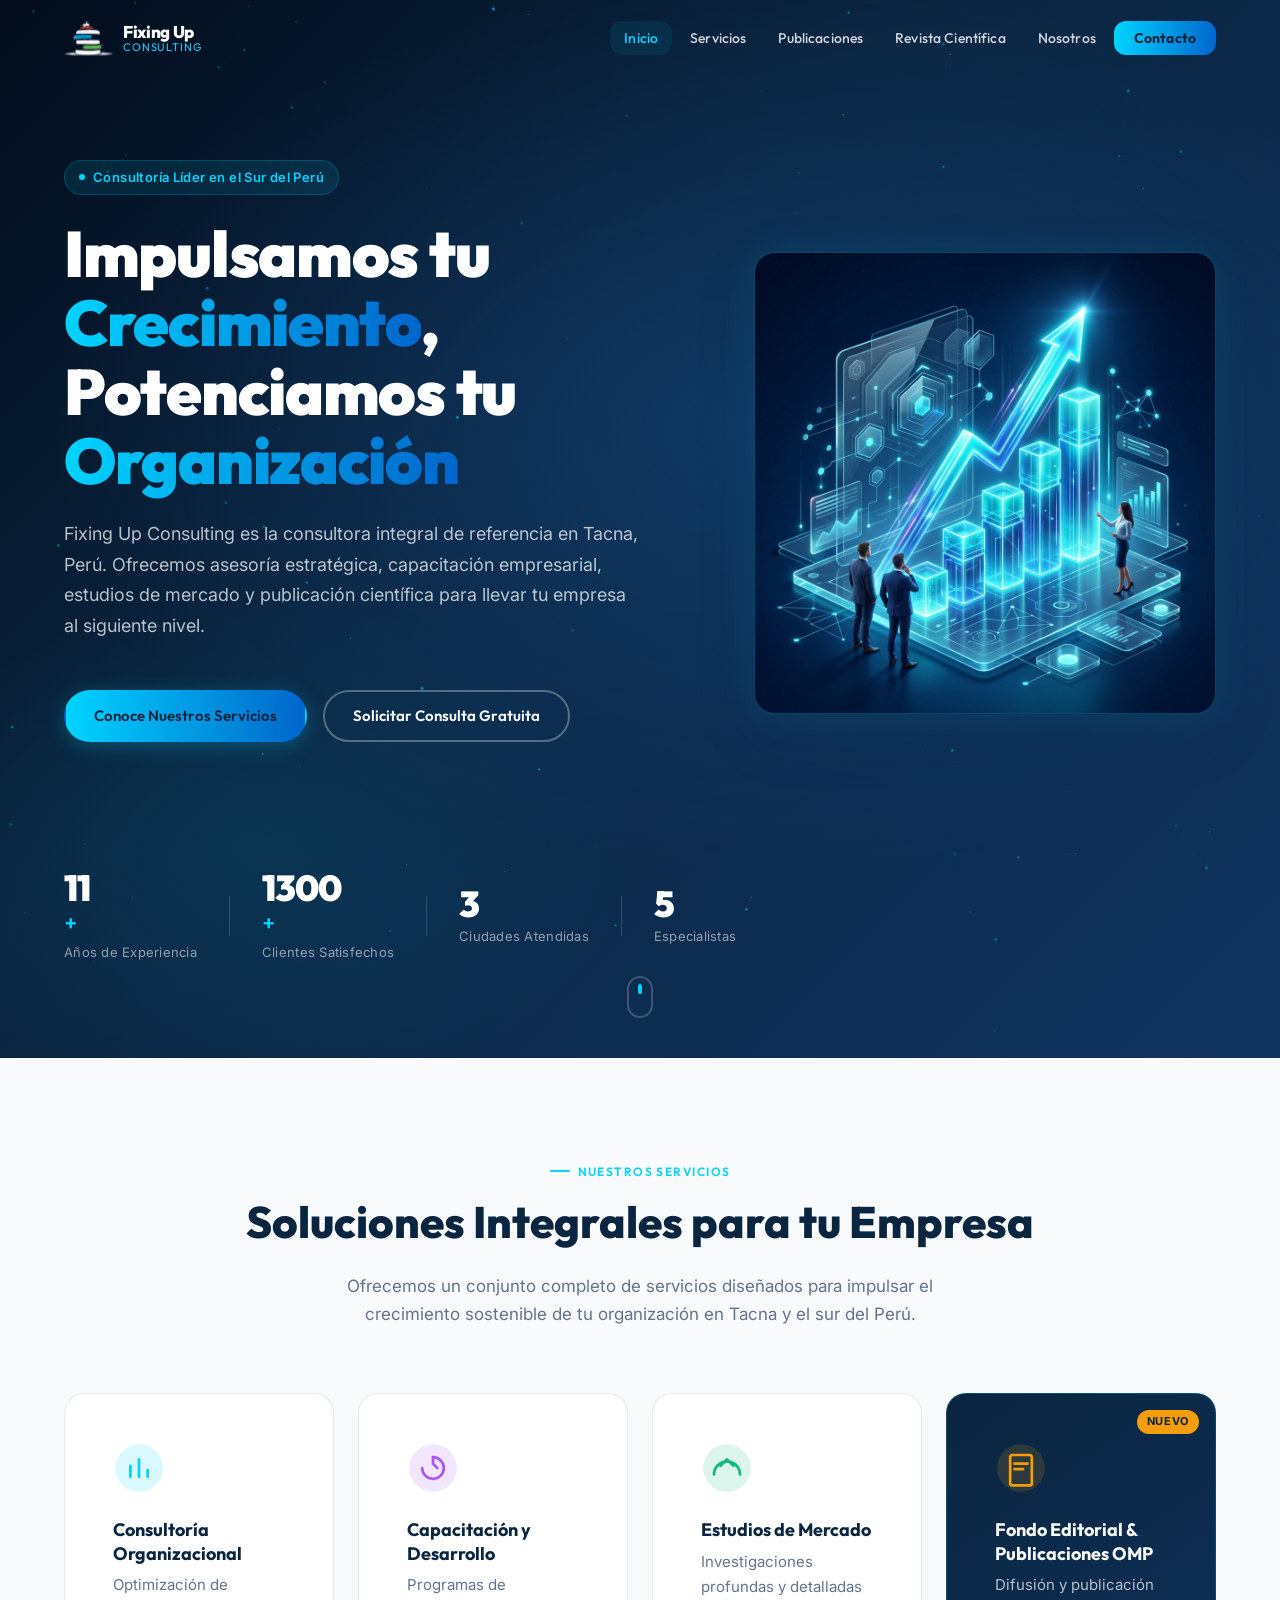
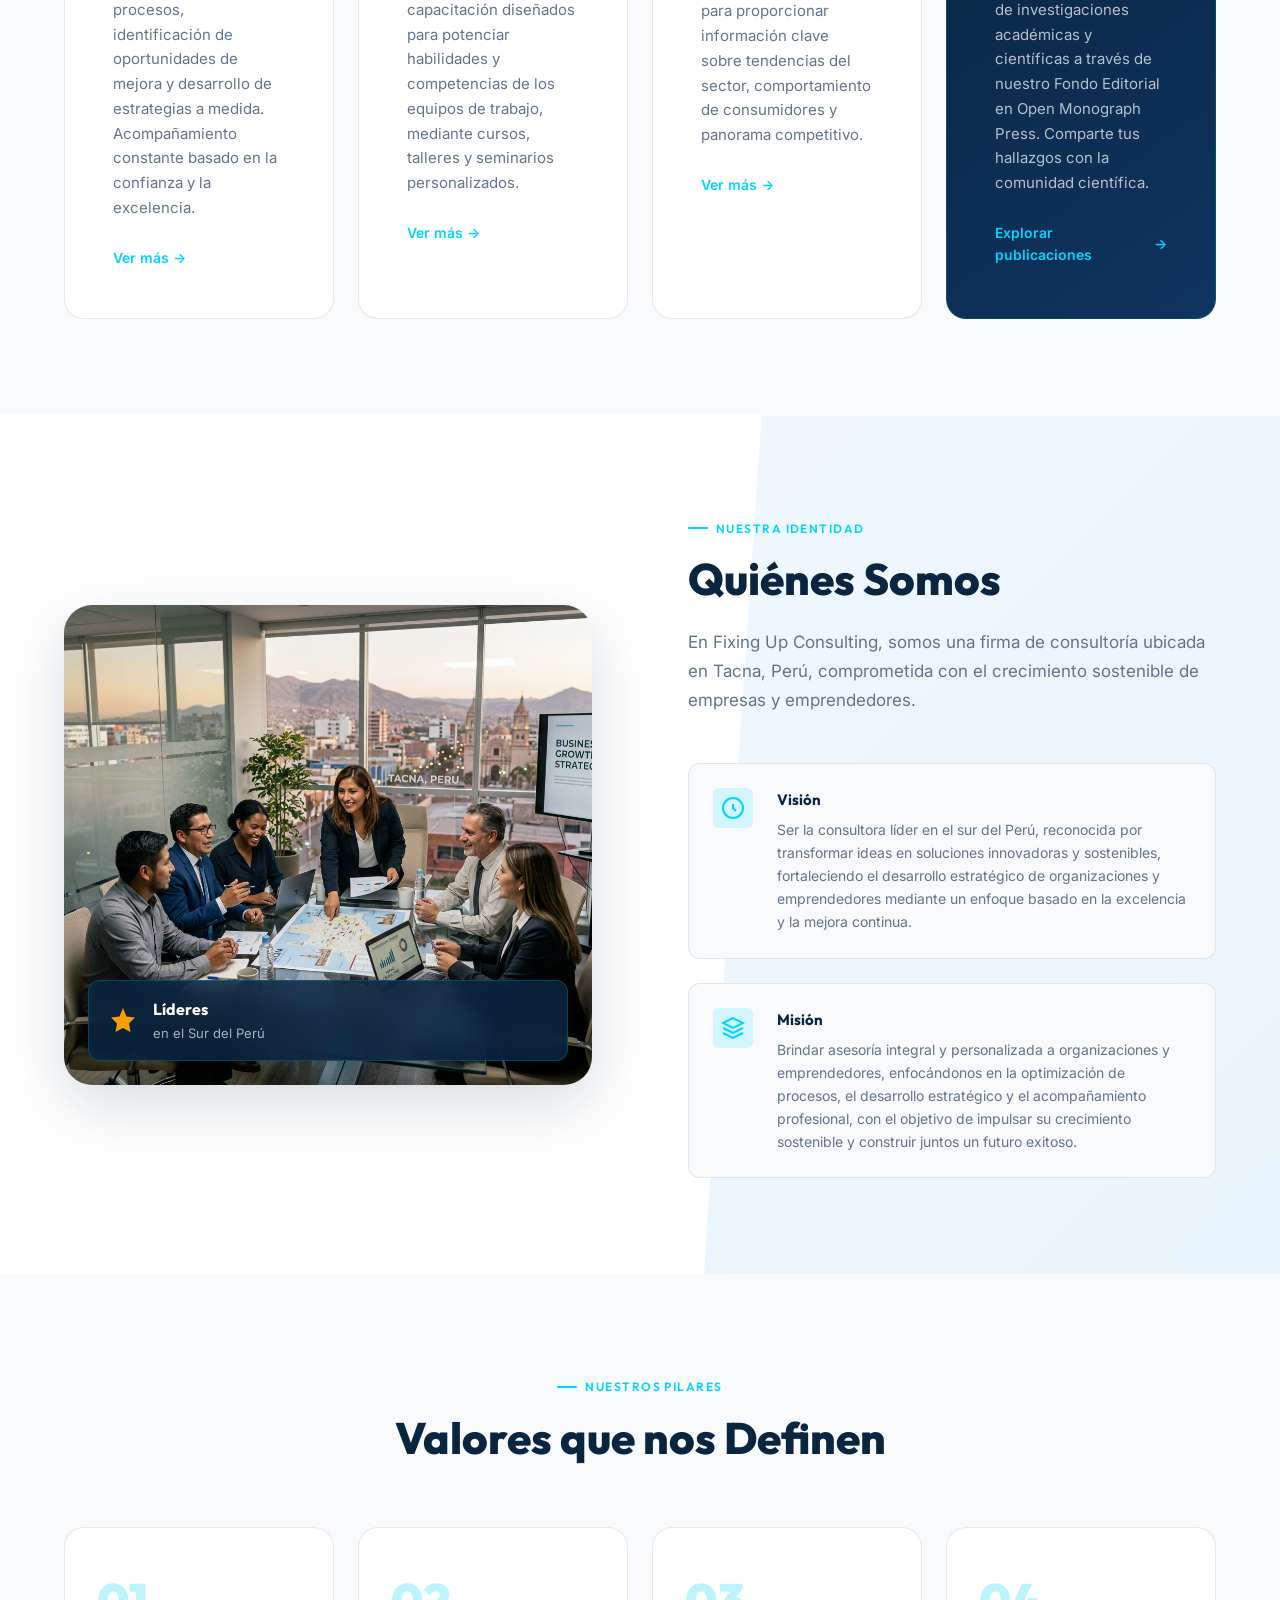
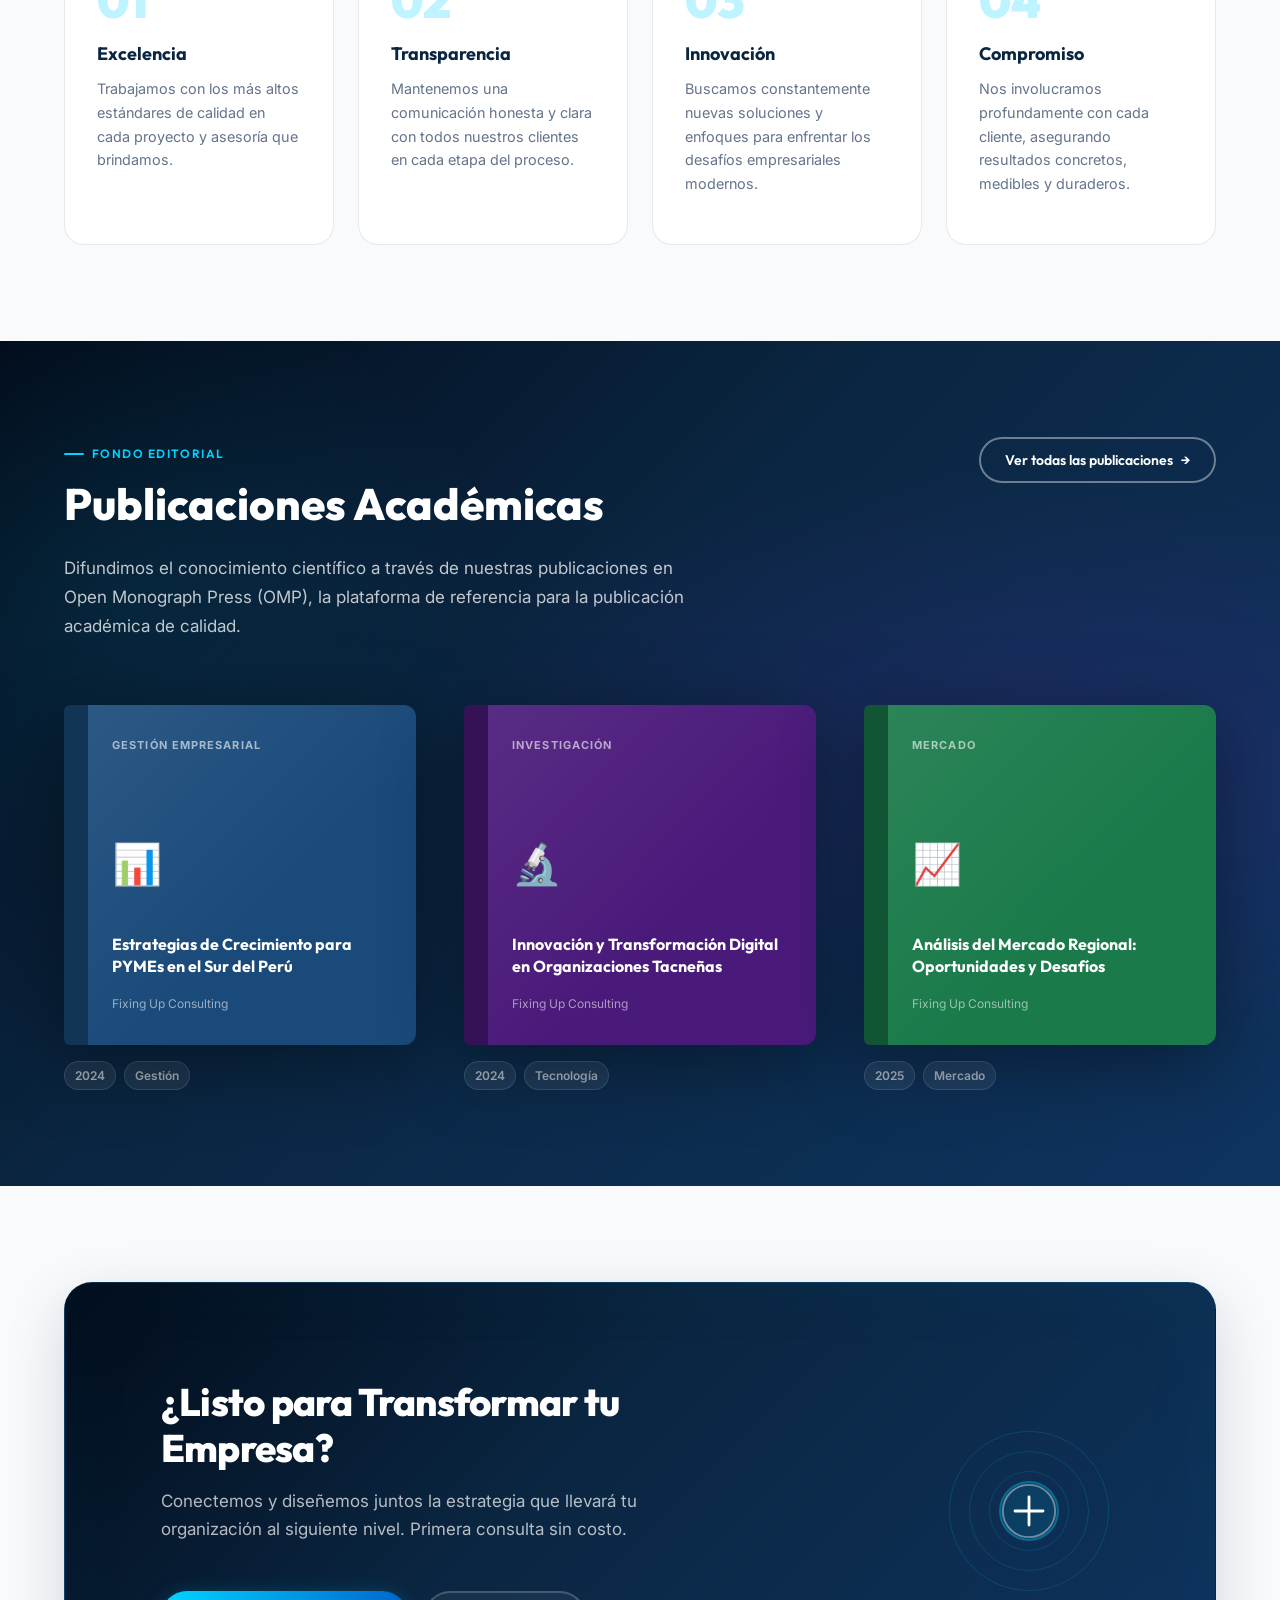
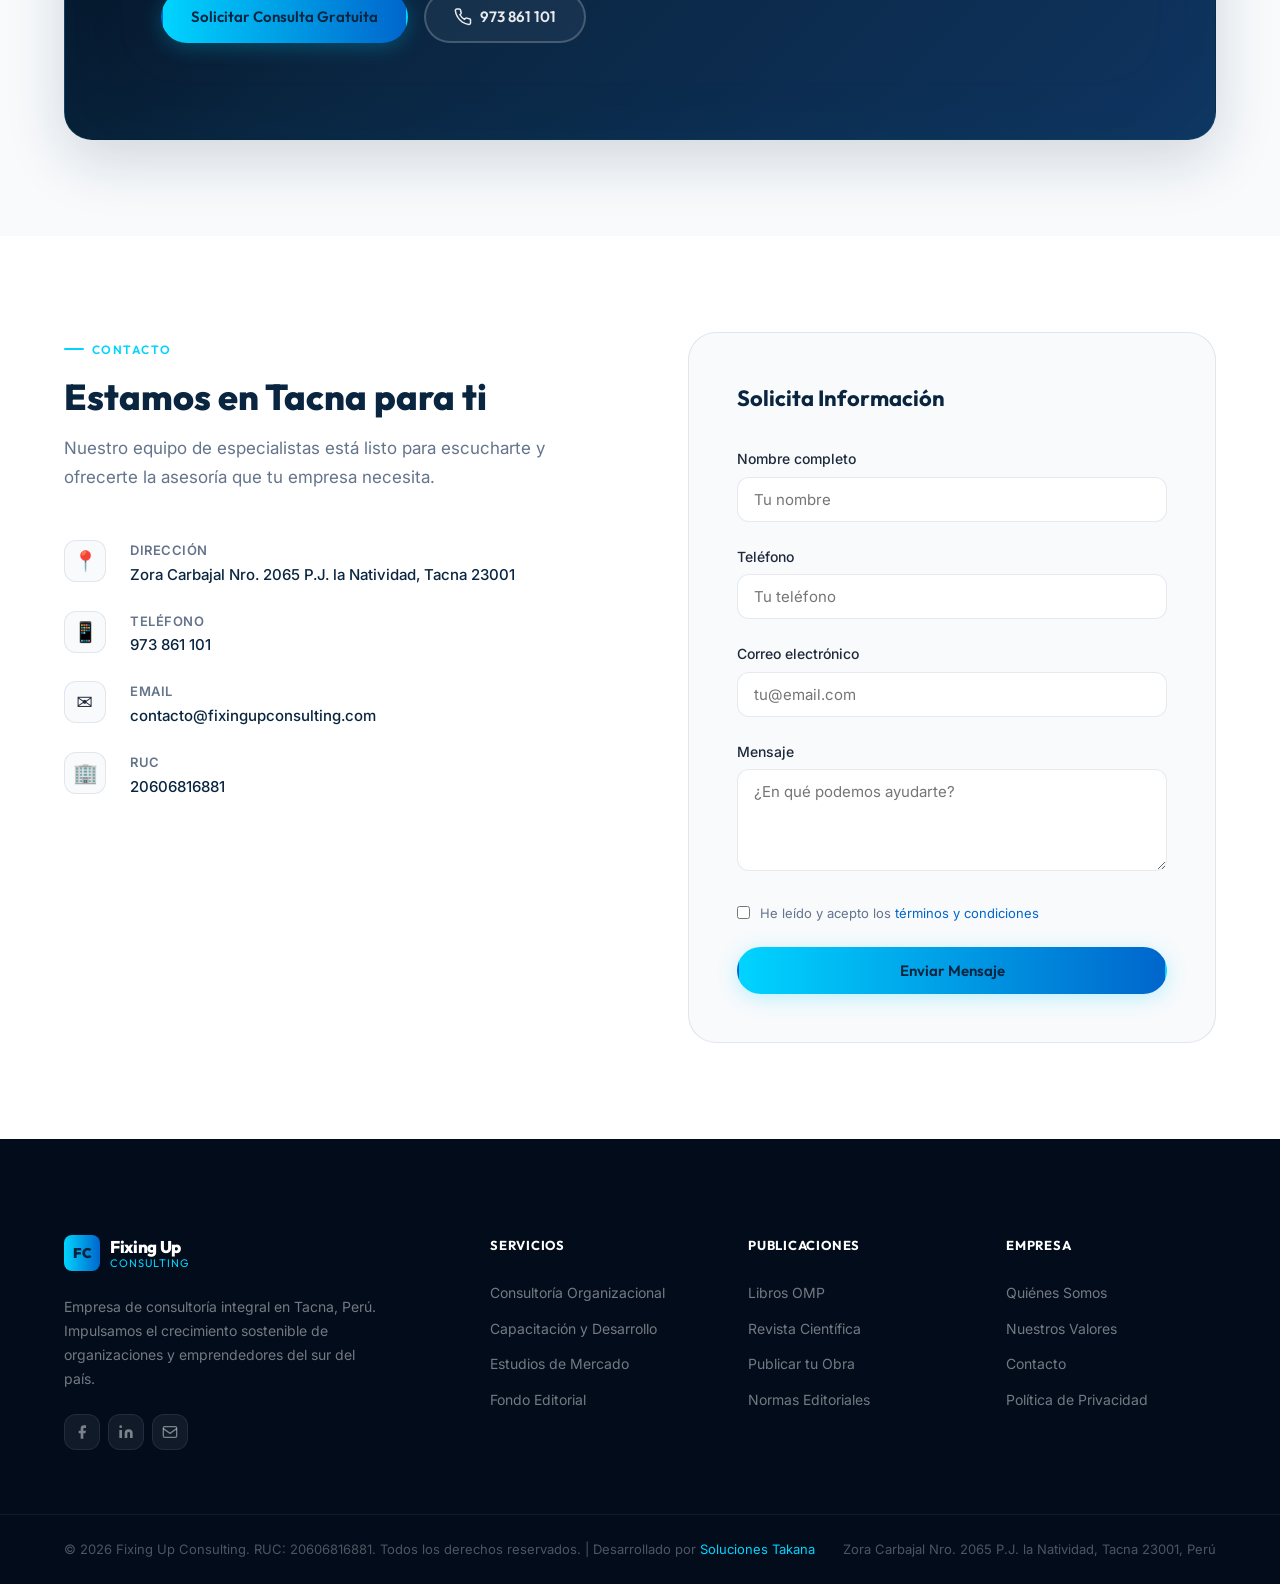
==== commit 81f58655: "Agregar creditos de desarrollo para Soluciones Takana en el pie de pagina de todas las secciones" ====
--- a/index.html
+++ b/index.html
@@ -534,7 +534,7 @@
     </div>
     <div class="footer-bottom">
       <div class="container">
-        <p>© <span id="footerYear">2025</span> Fixing Up Consulting. RUC: 20606816881. Todos los derechos reservados.</p>
+        <p>© <span id="footerYear">2025</span> Fixing Up Consulting. RUC: 20606816881. Todos los derechos reservados. | Desarrollado por <a href="https://solucionestakana.space" target="_blank" rel="noopener">Soluciones Takana</a></p>
         <p>Zora Carbajal Nro. 2065 P.J. la Natividad, Tacna 23001, Perú</p>
       </div>
     </div>
--- a/css/styles.css
+++ b/css/styles.css
@@ -1411,6 +1411,17 @@
 .footer-bottom p {
   font-size: 0.8125rem;
   color: rgba(255,255,255,0.3);
+}
+
+.footer-bottom p a {
+  color: var(--c-cyan);
+  text-decoration: none;
+  transition: color var(--t-normal);
+}
+
+.footer-bottom p a:hover {
+  color: var(--c-white);
+  text-decoration: underline;
 }
 
 /* ===== DATA-AOS ANIMATIONS ===== */
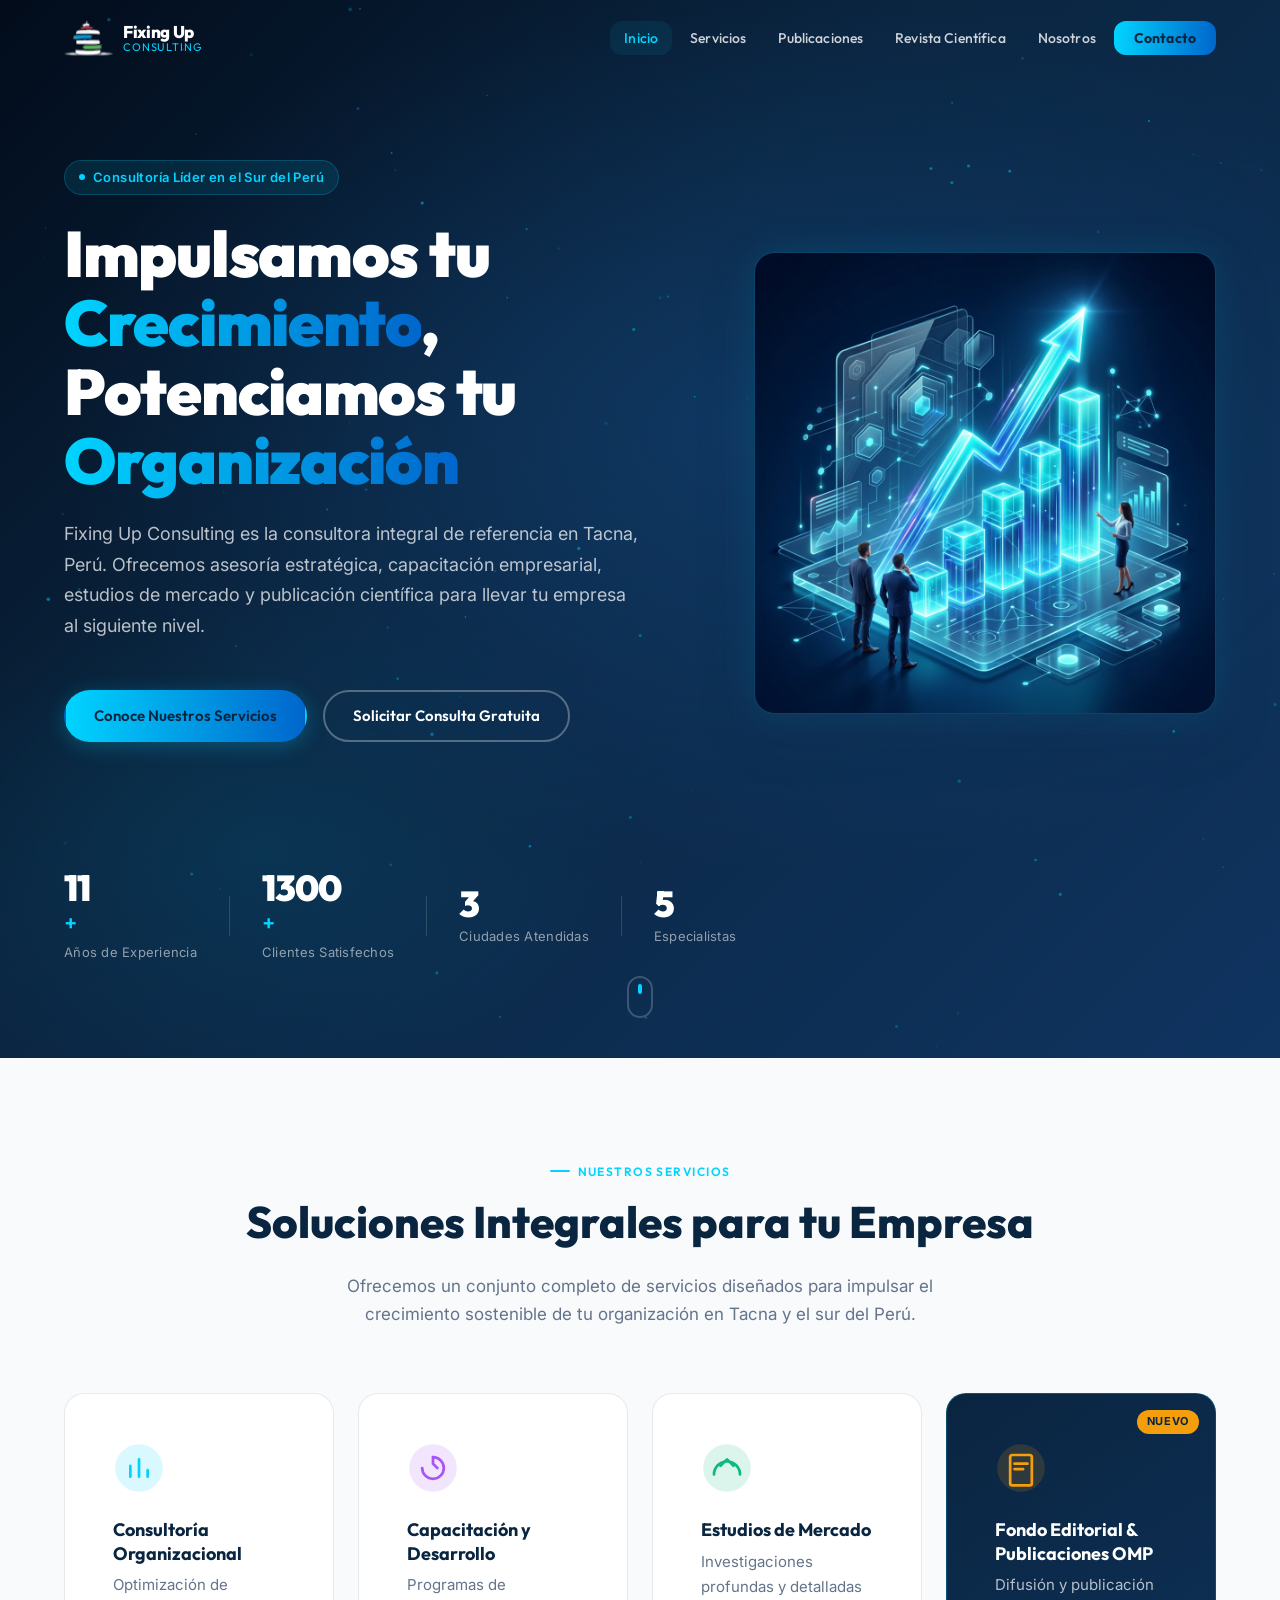
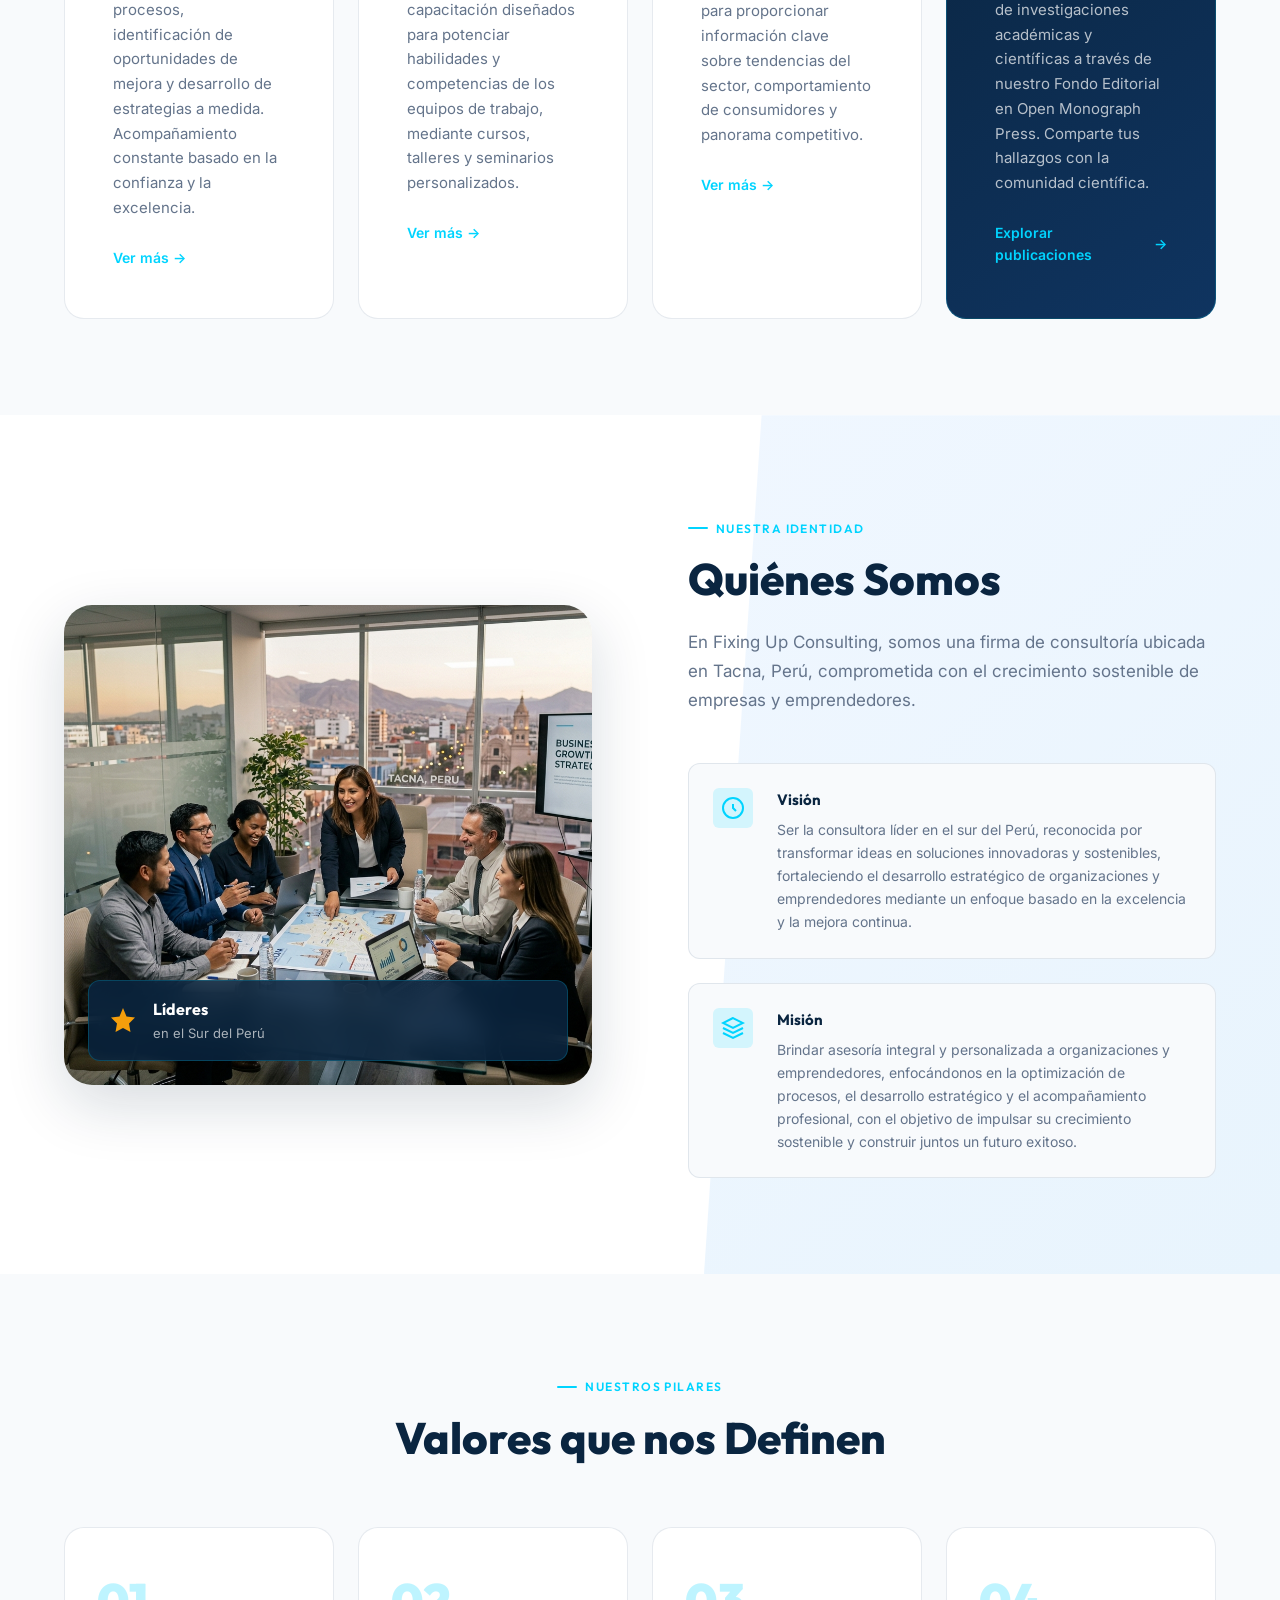
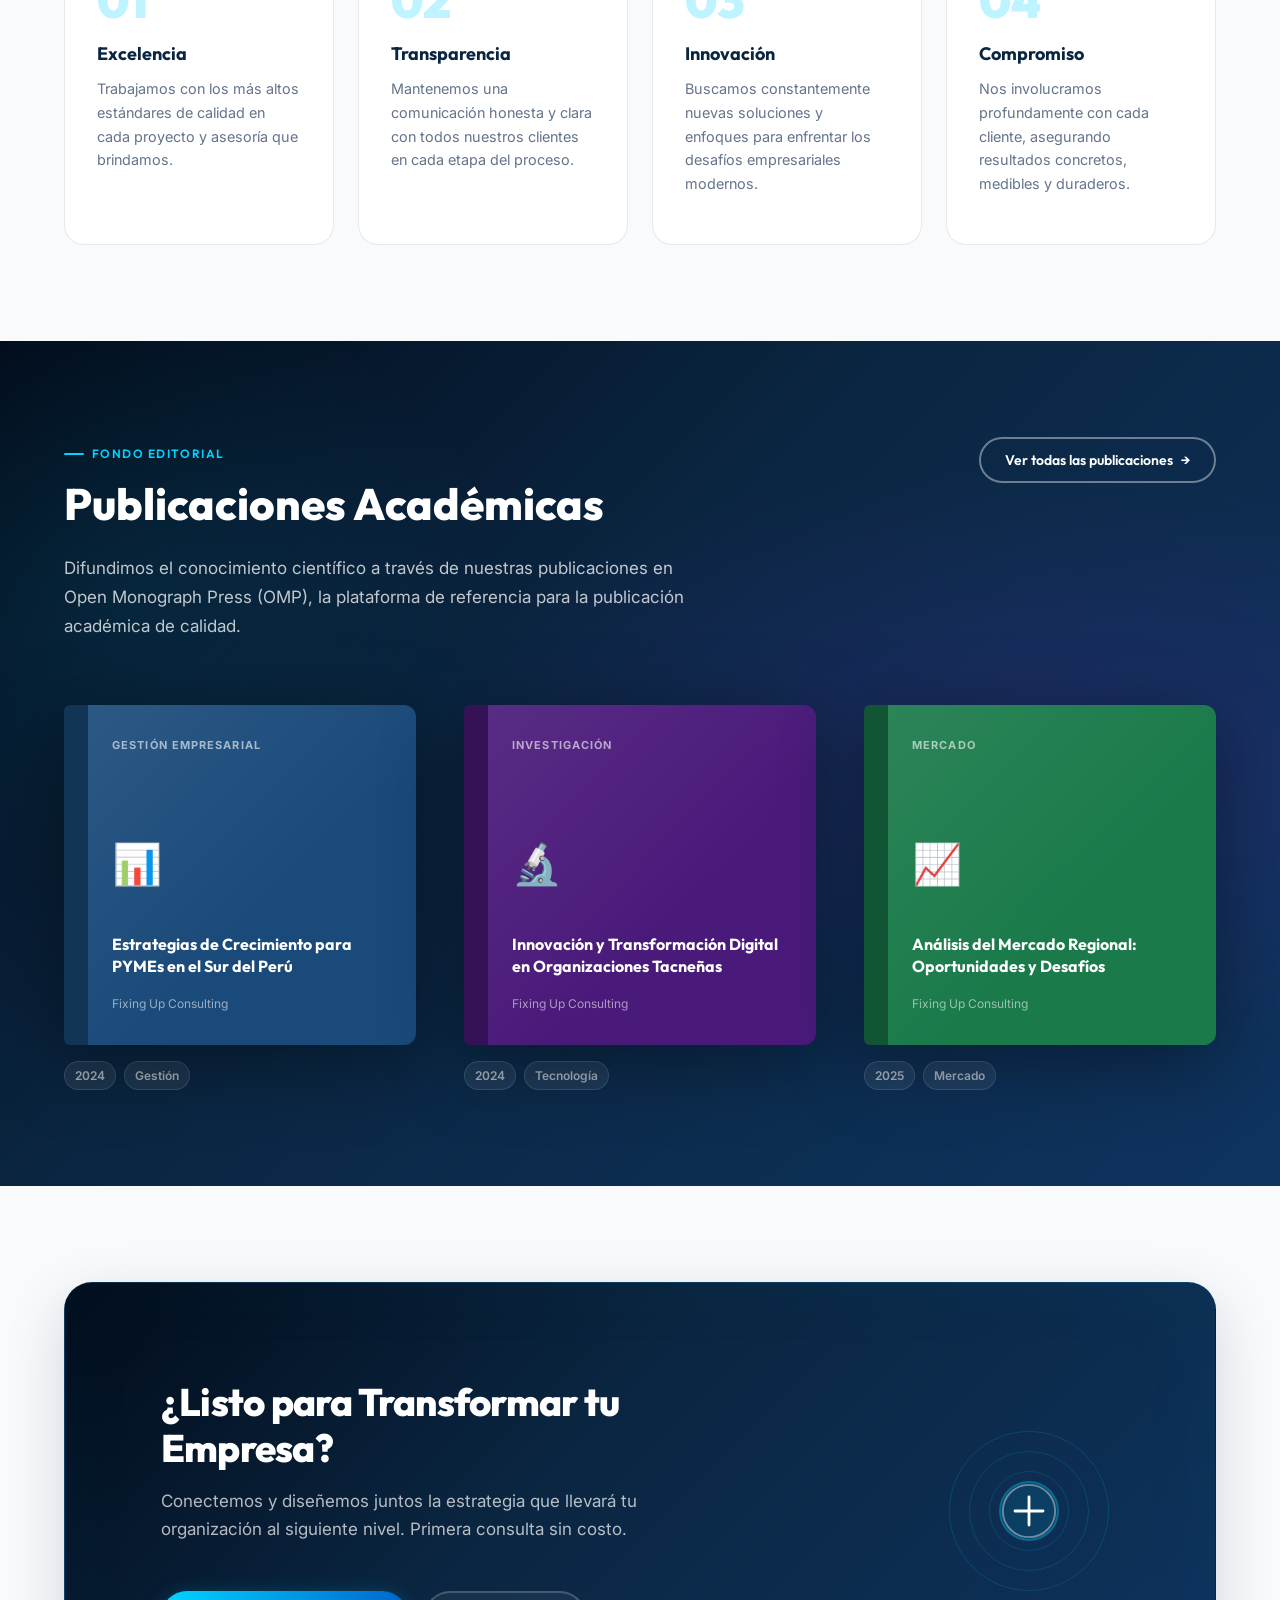
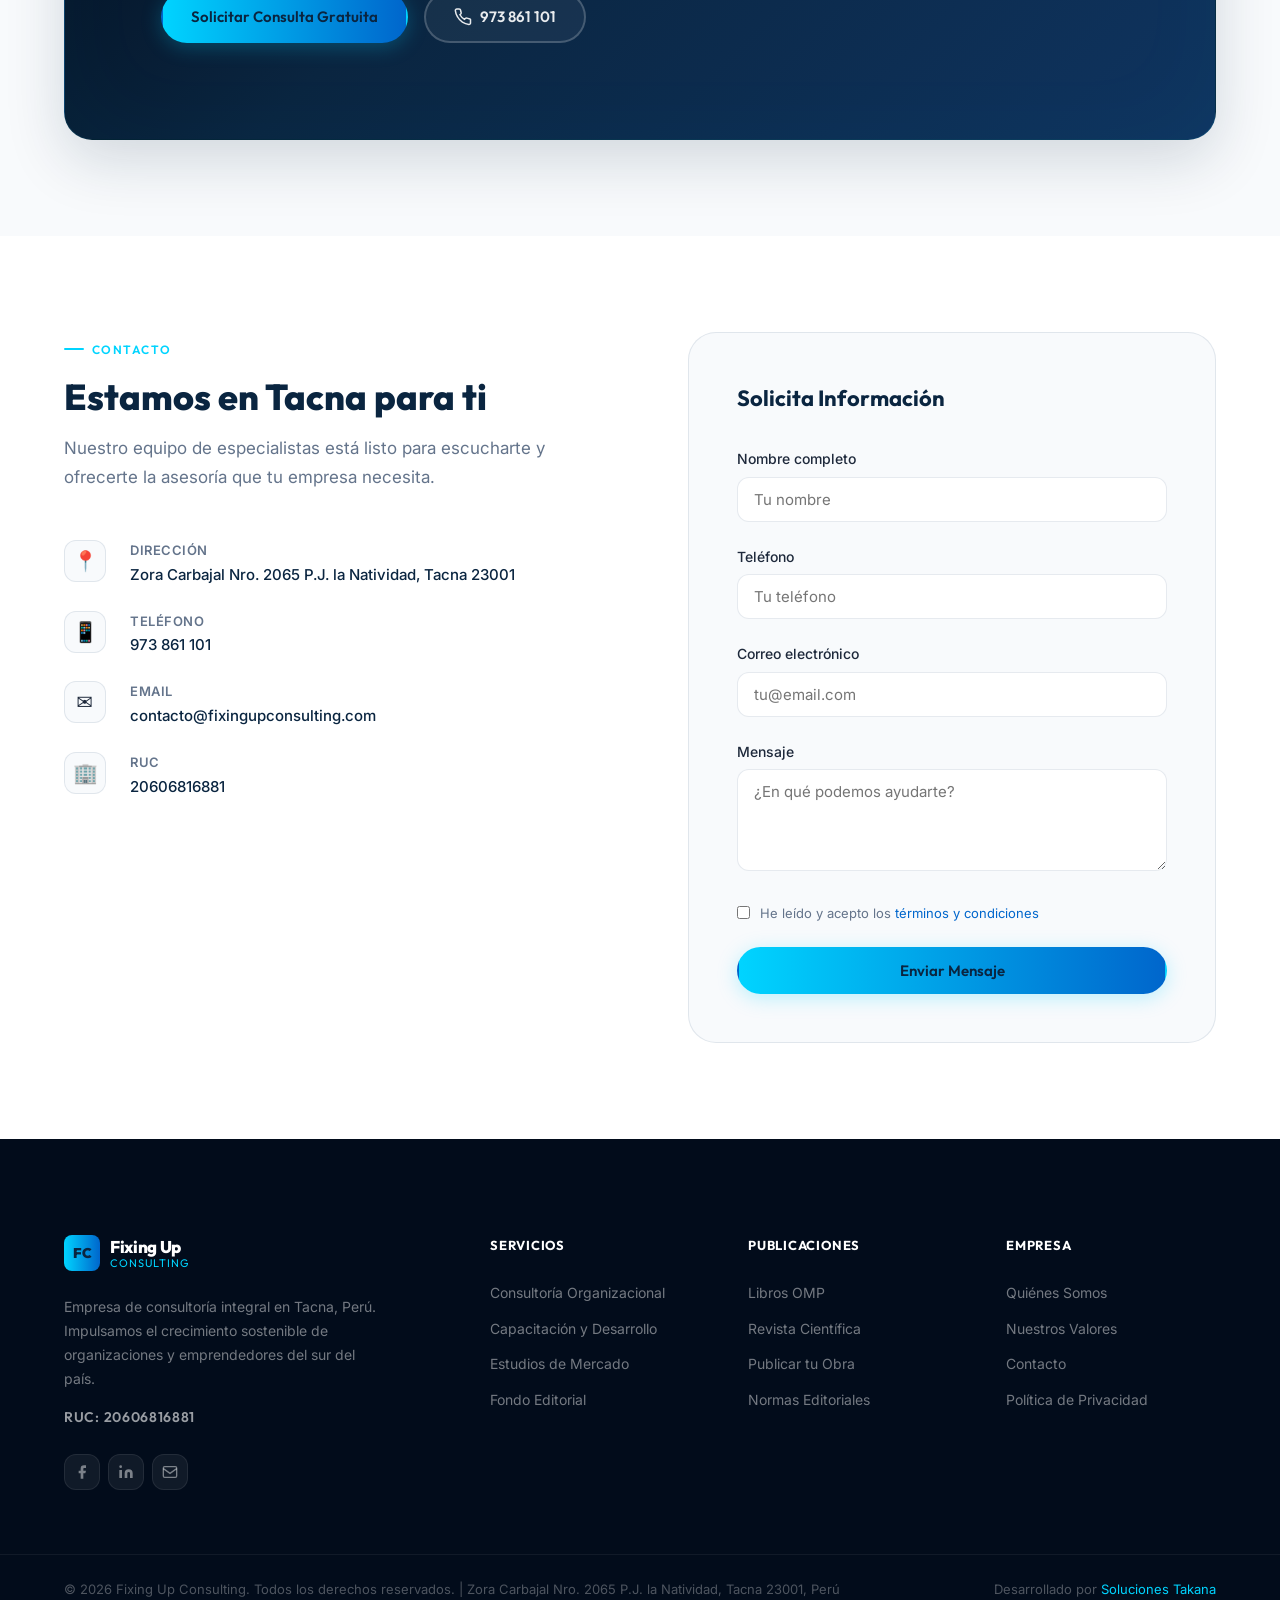
==== commit e3884589: "Reubicar RUC en bloque de marca y mover creditos de desarrollo al extremo derecho en footer-bottom" ====
--- a/index.html
+++ b/index.html
@@ -490,6 +490,7 @@
               </div>
             </a>
             <p>Empresa de consultoría integral en Tacna, Perú. Impulsamos el crecimiento sostenible de organizaciones y emprendedores del sur del país.</p>
+            <p class="footer-ruc">RUC: 20606816881</p>
             <div class="footer-social" aria-label="Redes sociales">
               <a href="#" class="social-link" id="footerFb" aria-label="Facebook">
                 <svg viewBox="0 0 24 24" fill="currentColor"><path d="M18 2h-3a5 5 0 00-5 5v3H7v4h3v8h4v-8h3l1-4h-4V7a1 1 0 011-1h3z"/></svg>
@@ -534,8 +535,8 @@
     </div>
     <div class="footer-bottom">
       <div class="container">
-        <p>© <span id="footerYear">2025</span> Fixing Up Consulting. RUC: 20606816881. Todos los derechos reservados. | Desarrollado por <a href="https://solucionestakana.space" target="_blank" rel="noopener">Soluciones Takana</a></p>
-        <p>Zora Carbajal Nro. 2065 P.J. la Natividad, Tacna 23001, Perú</p>
+        <p>© <span id="footerYear">2025</span> Fixing Up Consulting. Todos los derechos reservados. | Zora Carbajal Nro. 2065 P.J. la Natividad, Tacna 23001, Perú</p>
+        <p>Desarrollado por <a href="https://solucionestakana.space" target="_blank" rel="noopener">Soluciones Takana</a></p>
       </div>
     </div>
   </footer>
--- a/css/styles.css
+++ b/css/styles.css
@@ -1338,6 +1338,16 @@
   color: rgba(255,255,255,0.45);
   line-height: 1.7;
   margin-bottom: var(--space-md);
+}
+
+.footer-ruc {
+  margin-top: -0.5rem;
+  margin-bottom: var(--space-md);
+  font-family: var(--font-display);
+  font-size: 0.8125rem;
+  font-weight: 600;
+  letter-spacing: 0.05em;
+  color: rgba(255,255,255,0.6) !important;
 }
 
 .footer-social {
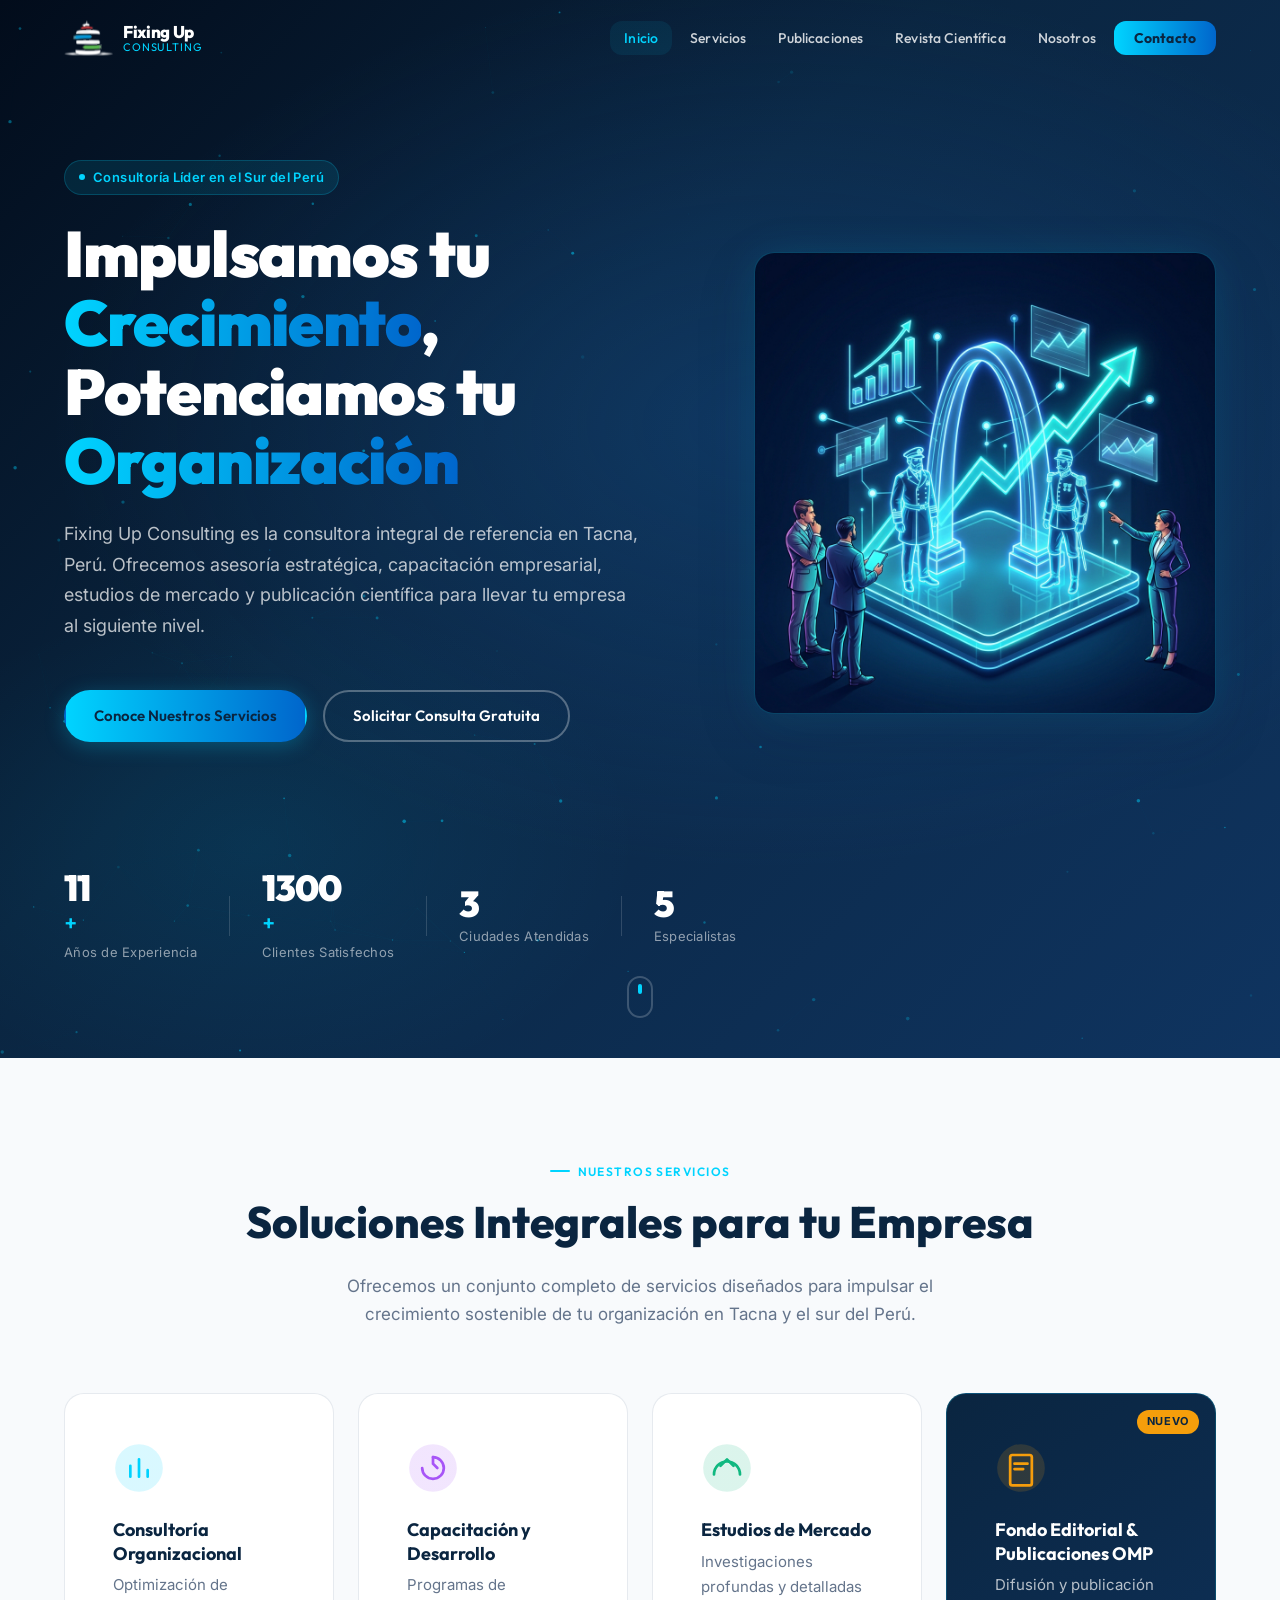
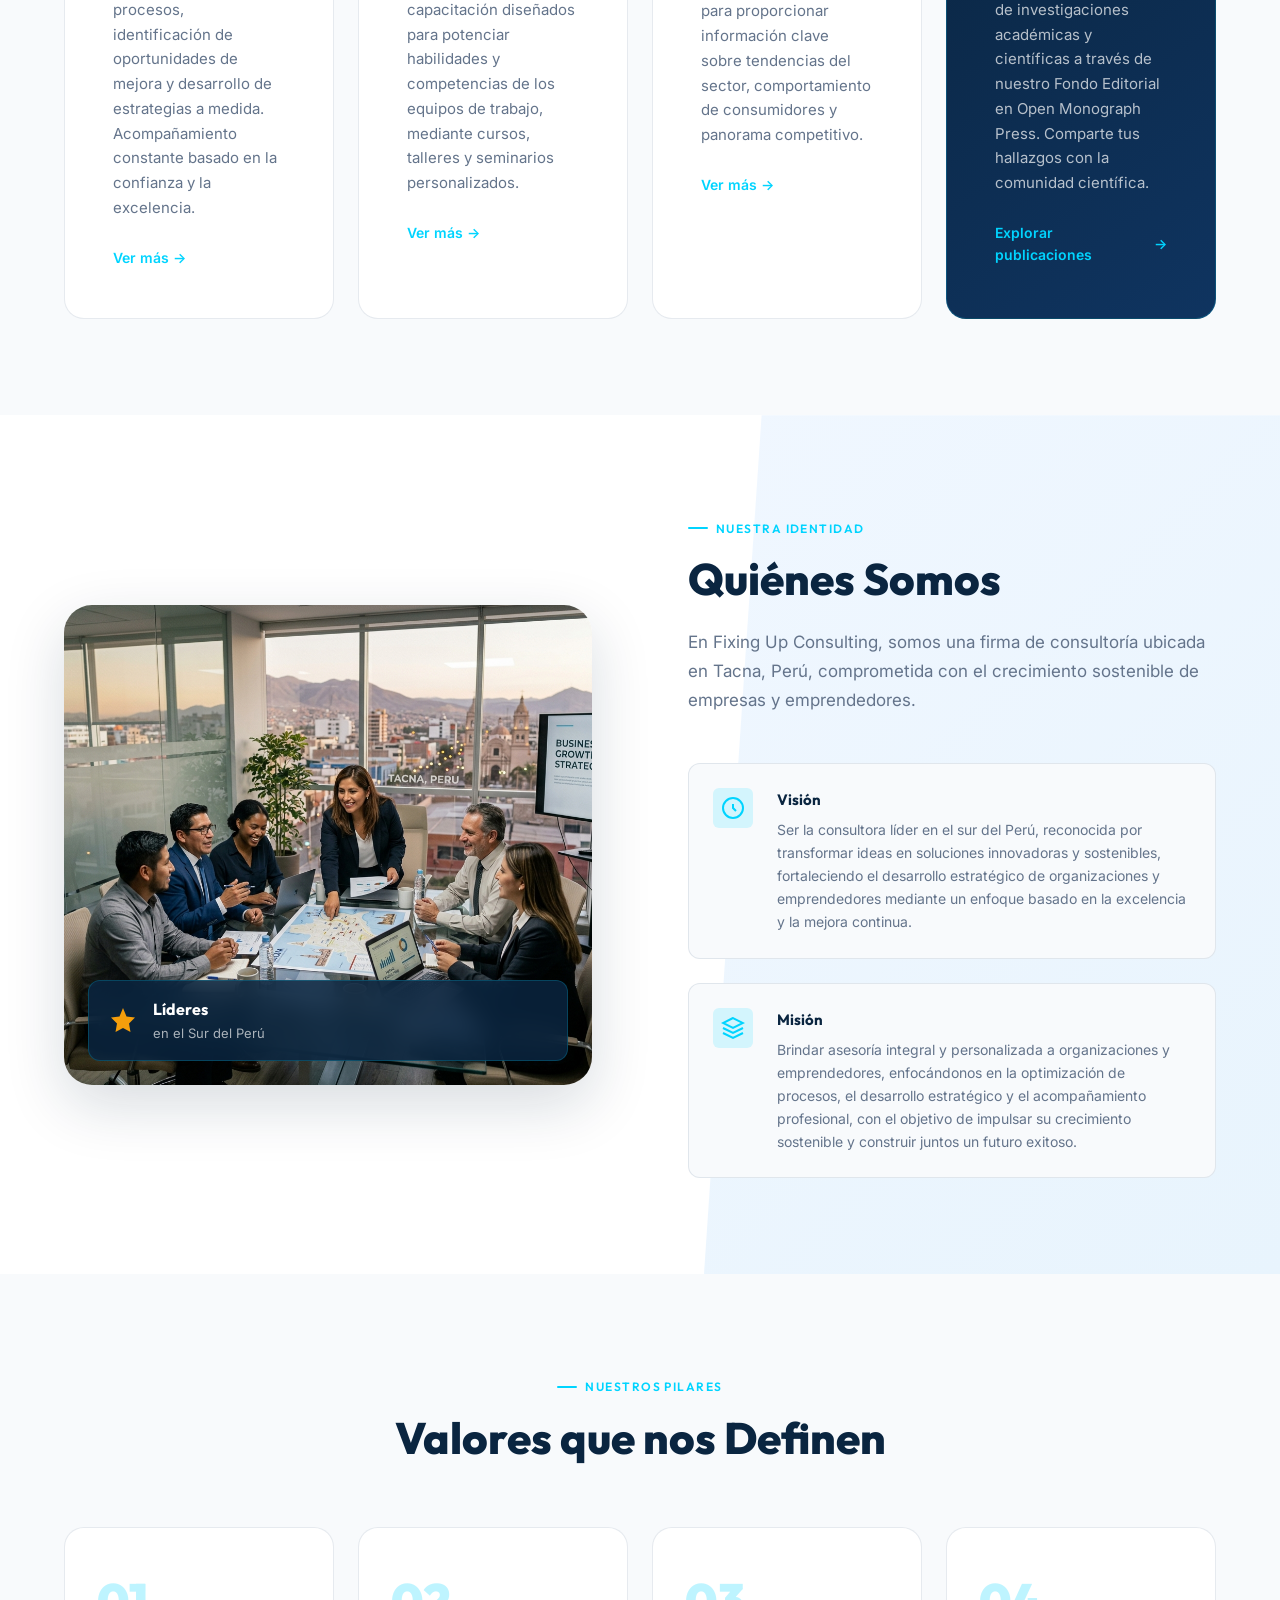
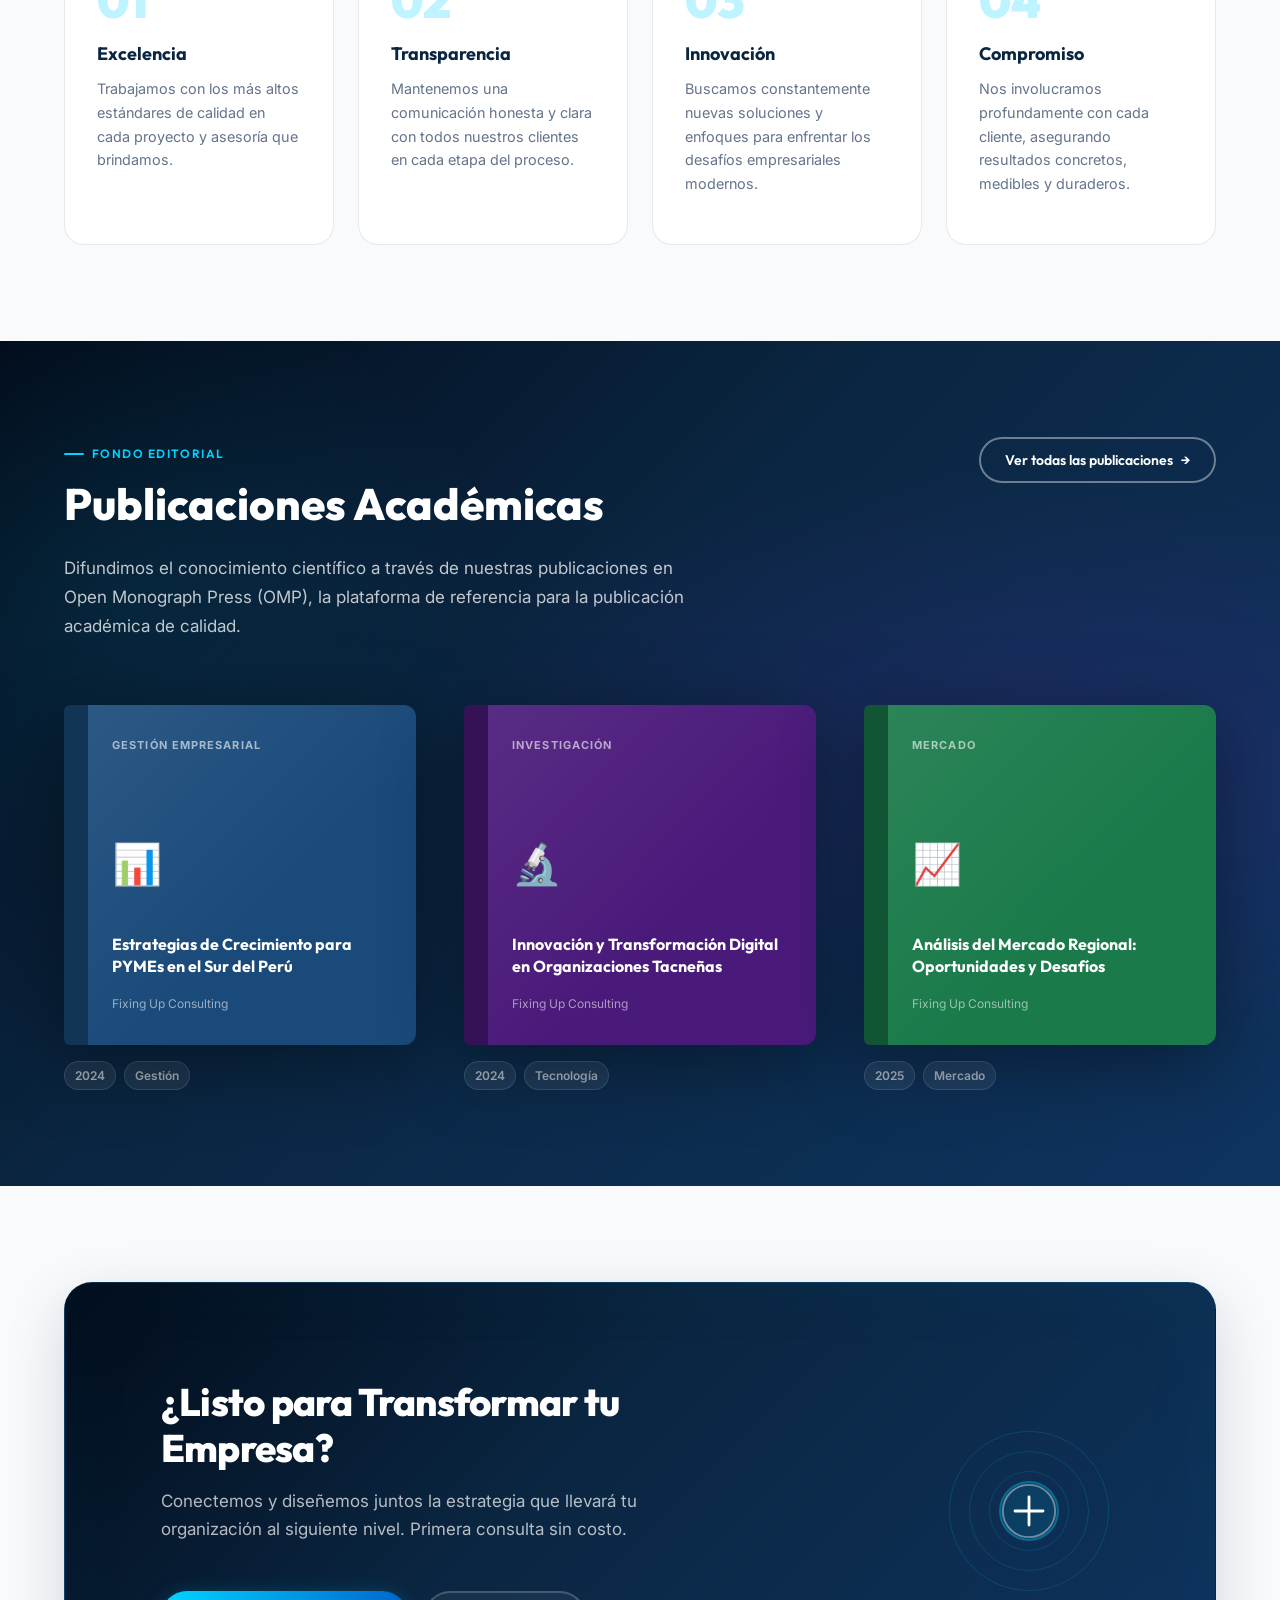
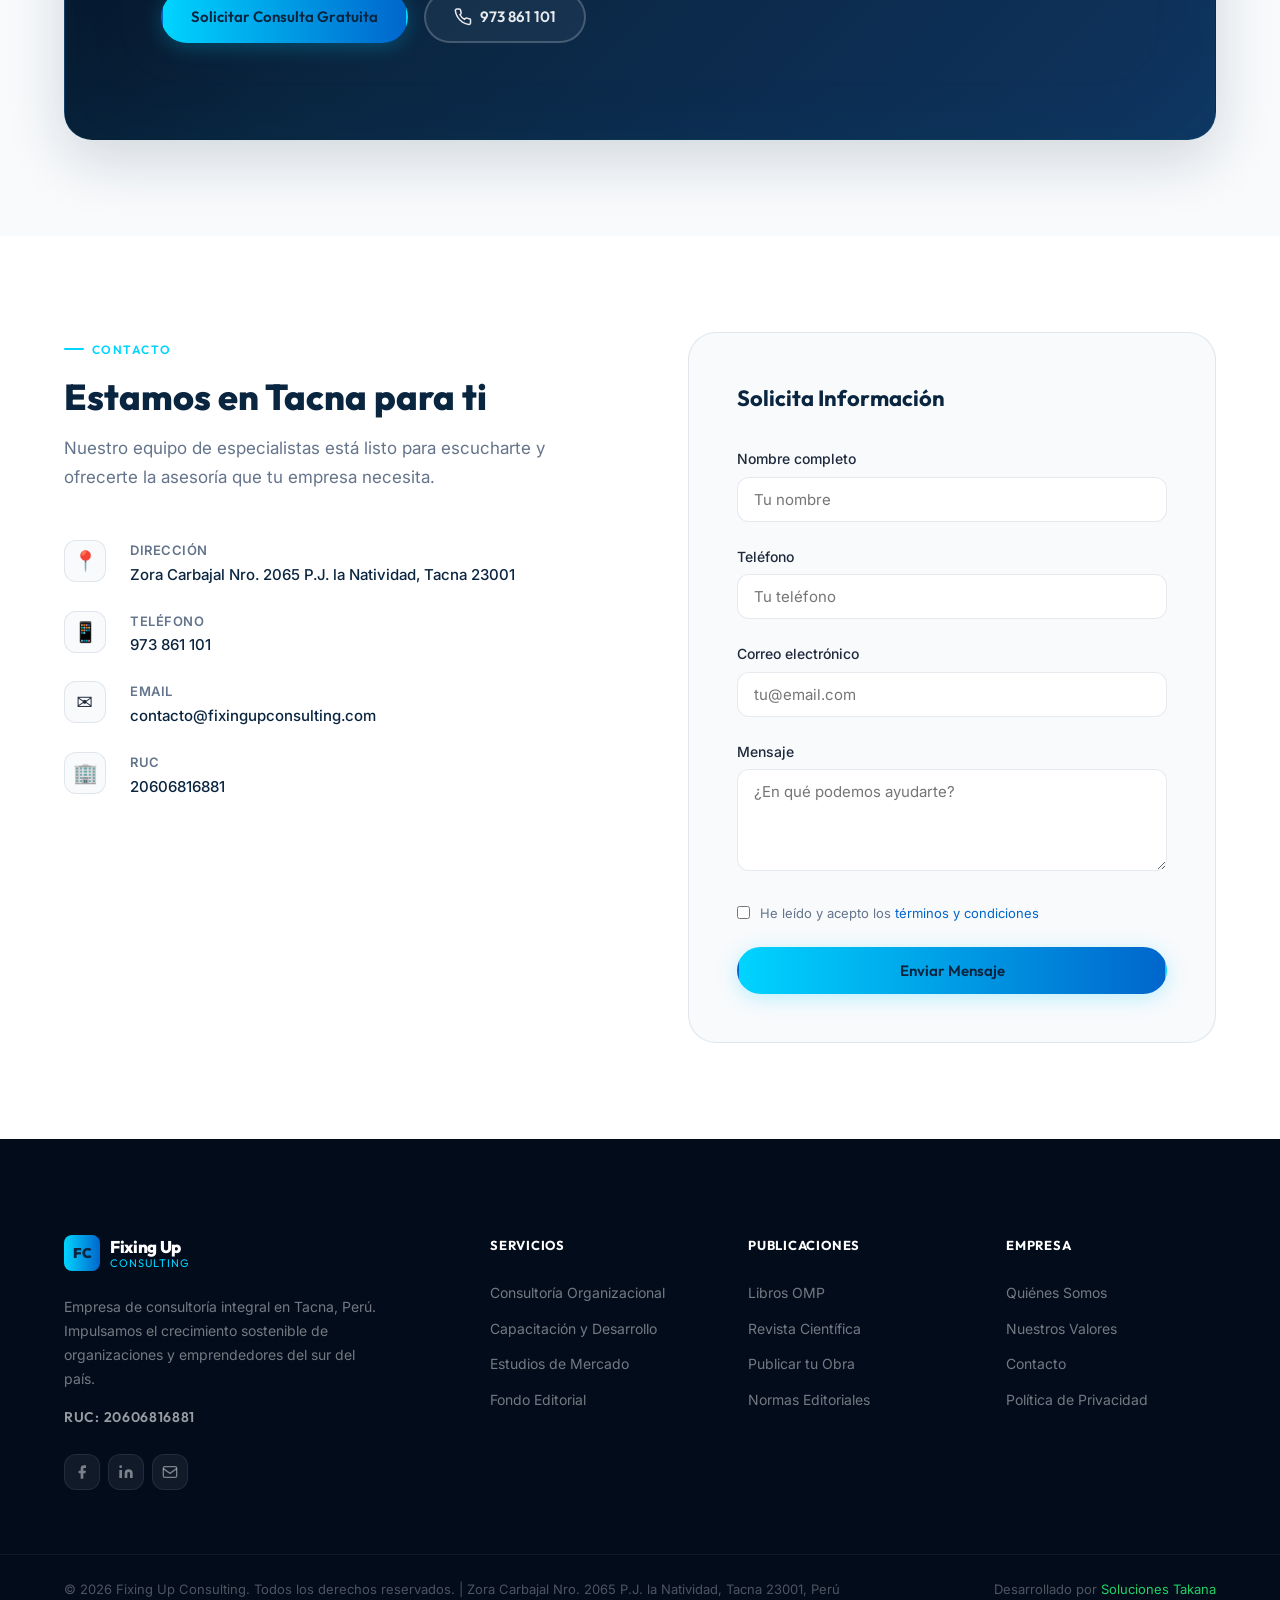
==== commit 462e2995: "feat: actualizar imagen de portada con el Arco de Tacna y heroes a los pies de las bases" ====
--- a/index.html
+++ b/index.html
@@ -130,7 +130,7 @@
         <div class="hero-image-col" data-aos="fade-left" data-aos-delay="200">
           <div class="hero-image-wrapper">
             <div class="hero-image-glow"></div>
-            <img src="assets/img/hero-illustration.png" alt="Ilustración de Crecimiento y Consultoría Empresarial" class="hero-img" />
+            <img src="assets/img/hero-illustration-tacna.png" alt="Ilustración tecnológica del Arco de Tacna con Miguel Grau y Francisco Bolognesi - Consultoría y Crecimiento" class="hero-img" />
           </div>
         </div>
       </div>
--- a/css/styles.css
+++ b/css/styles.css
@@ -1424,7 +1424,7 @@
 }
 
 .footer-bottom p a {
-  color: var(--c-cyan);
+  color: #24d064;
   text-decoration: none;
   transition: color var(--t-normal);
 }
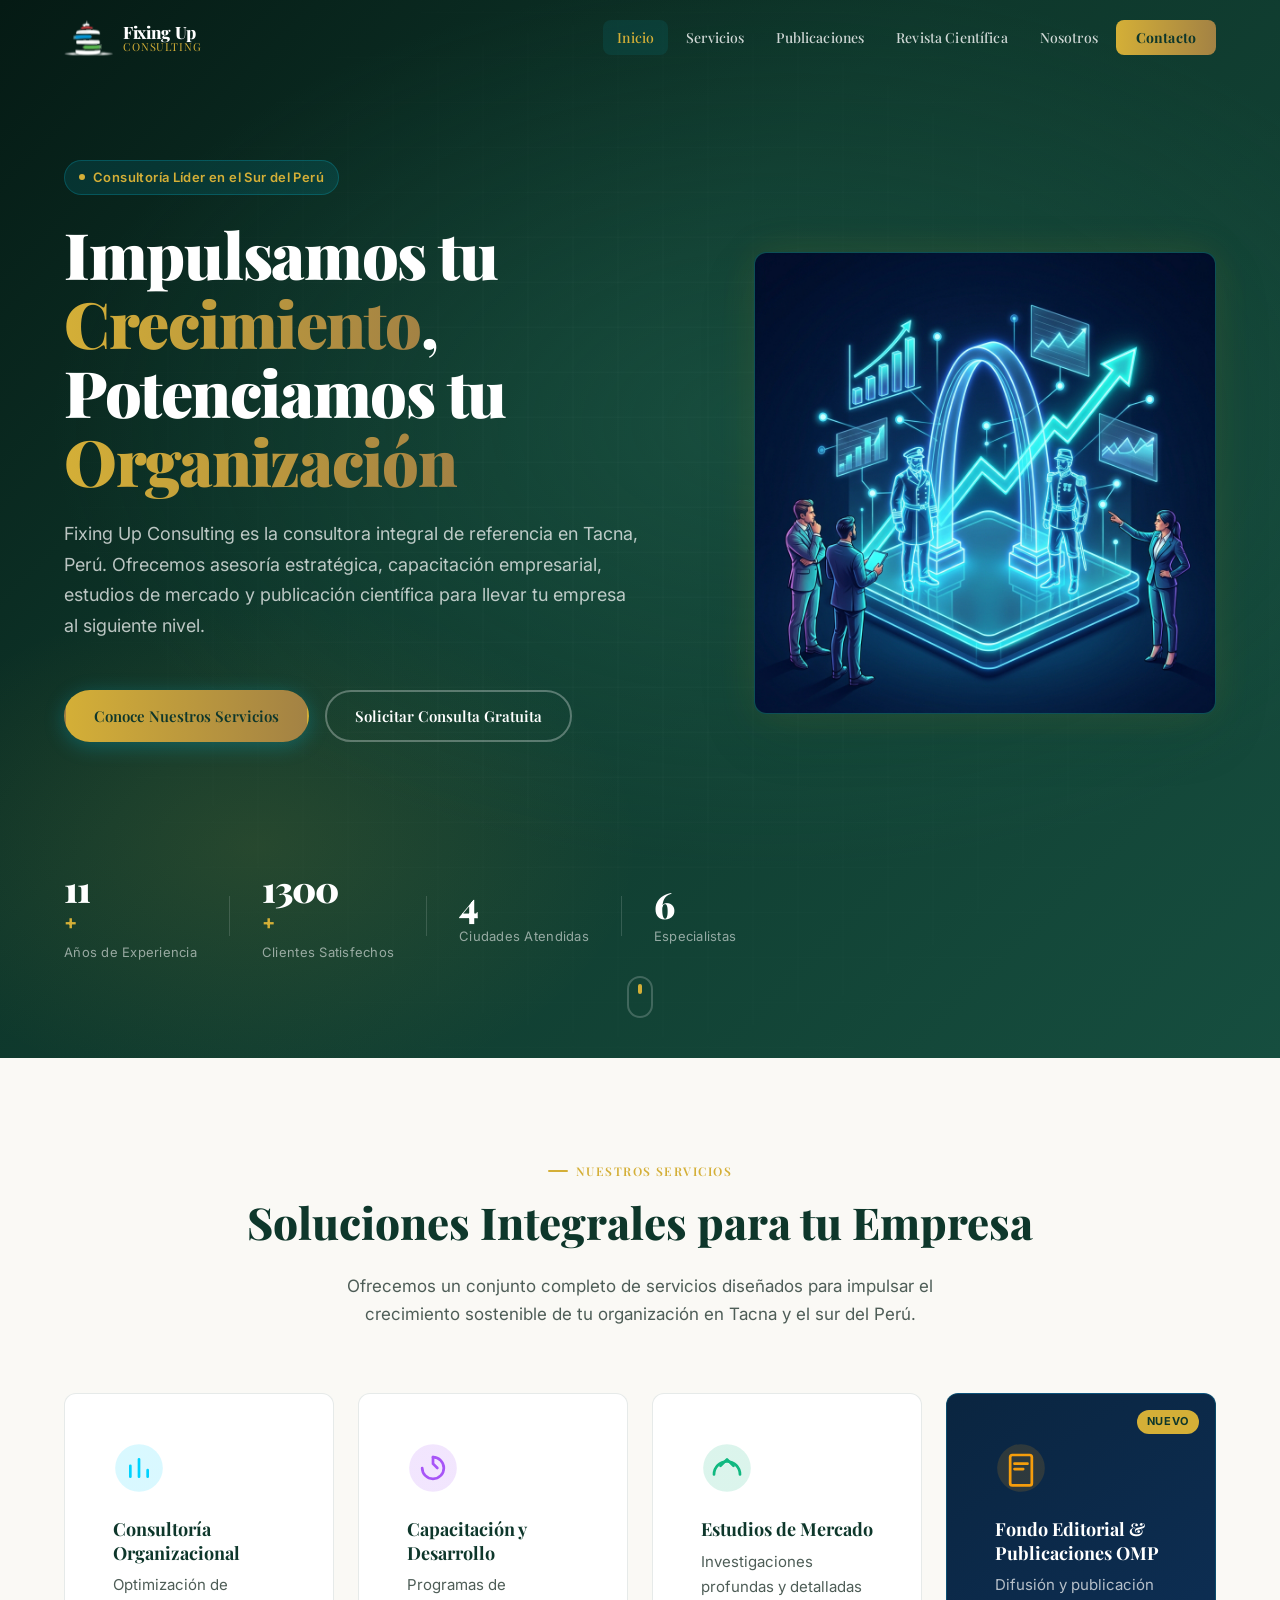
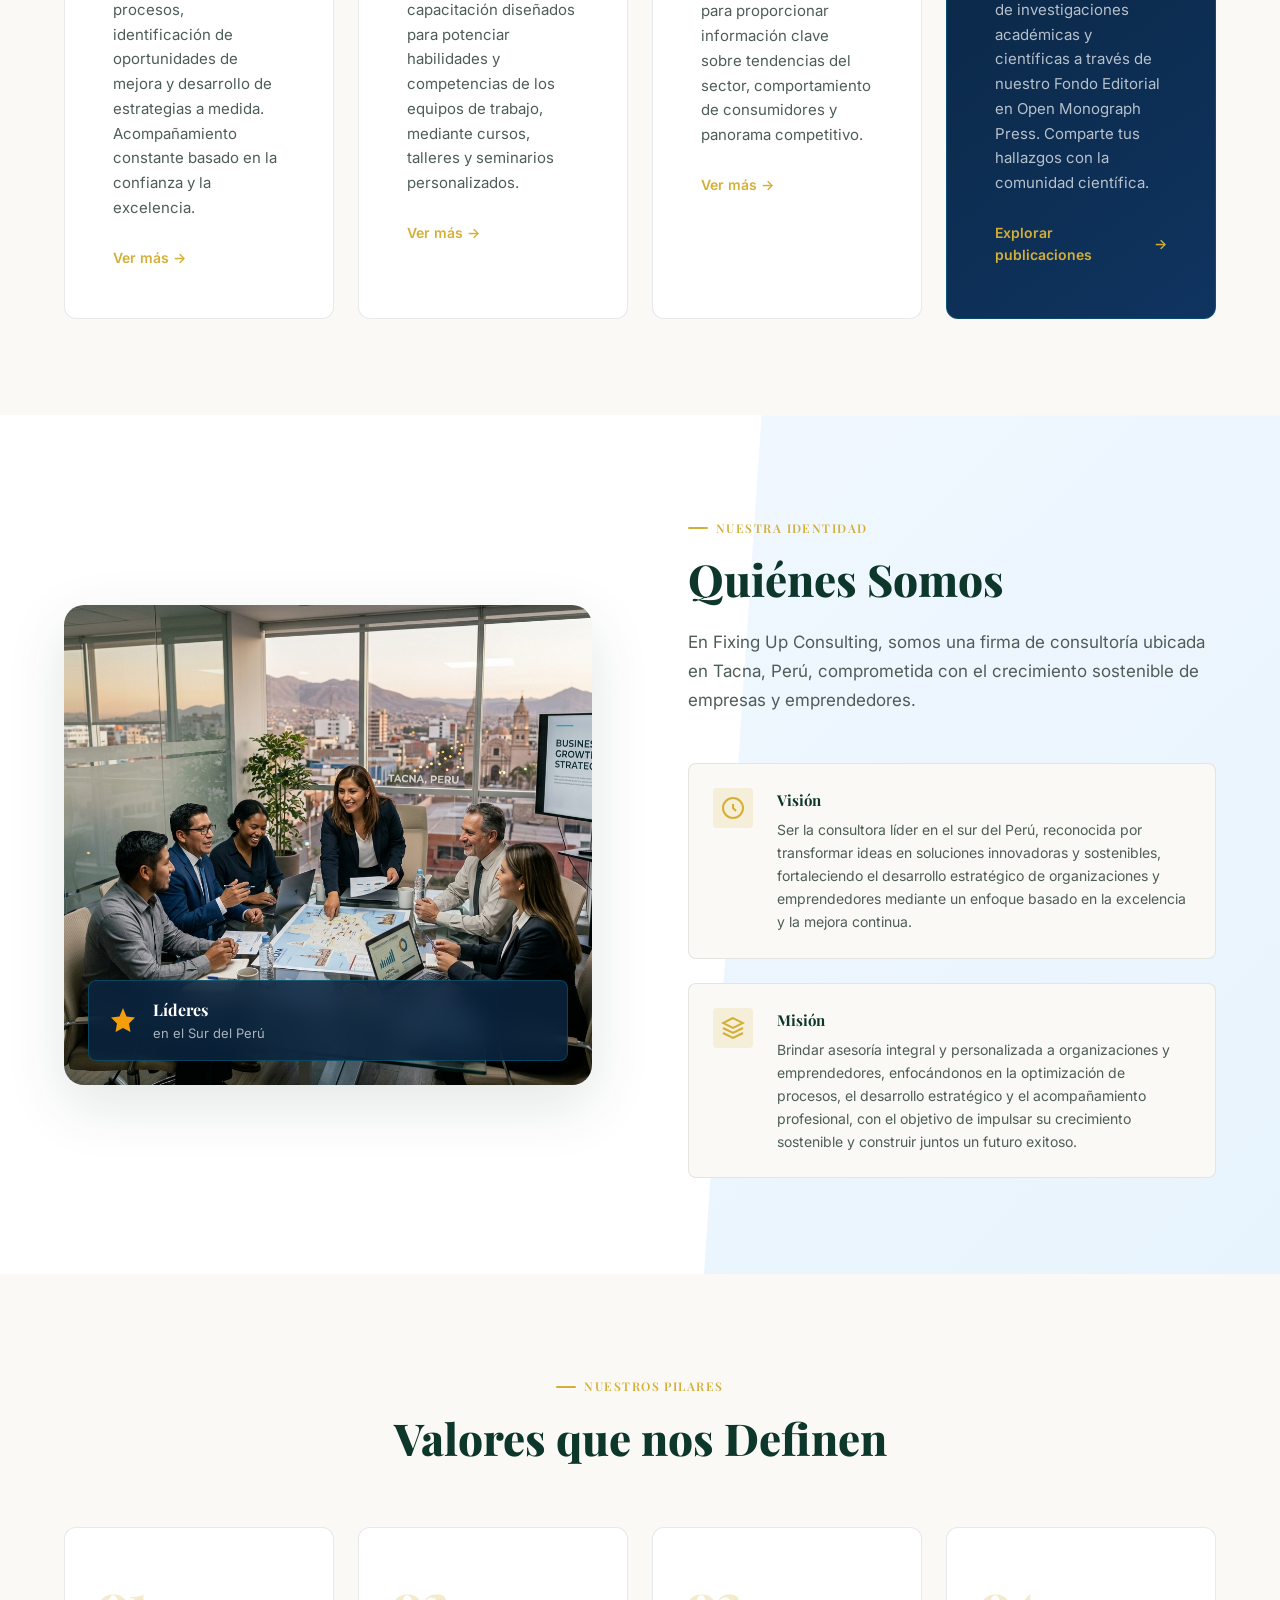
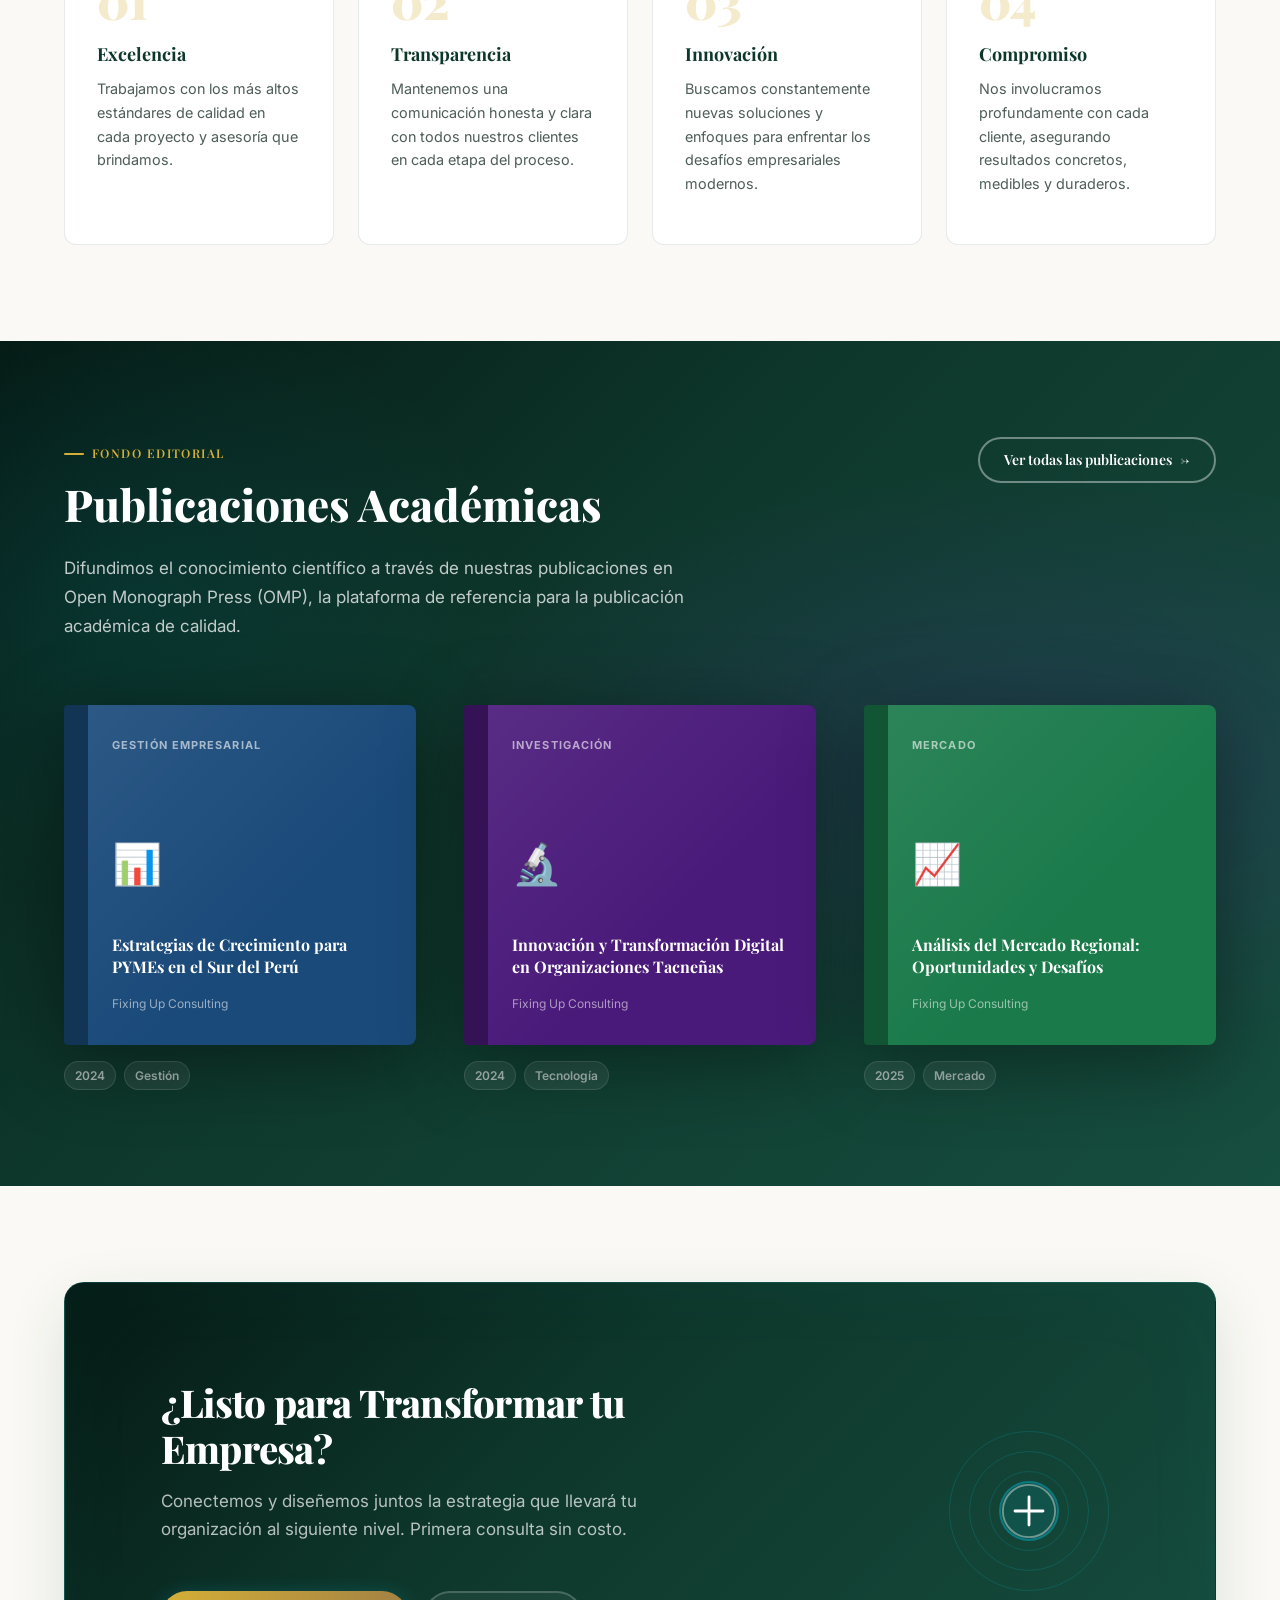
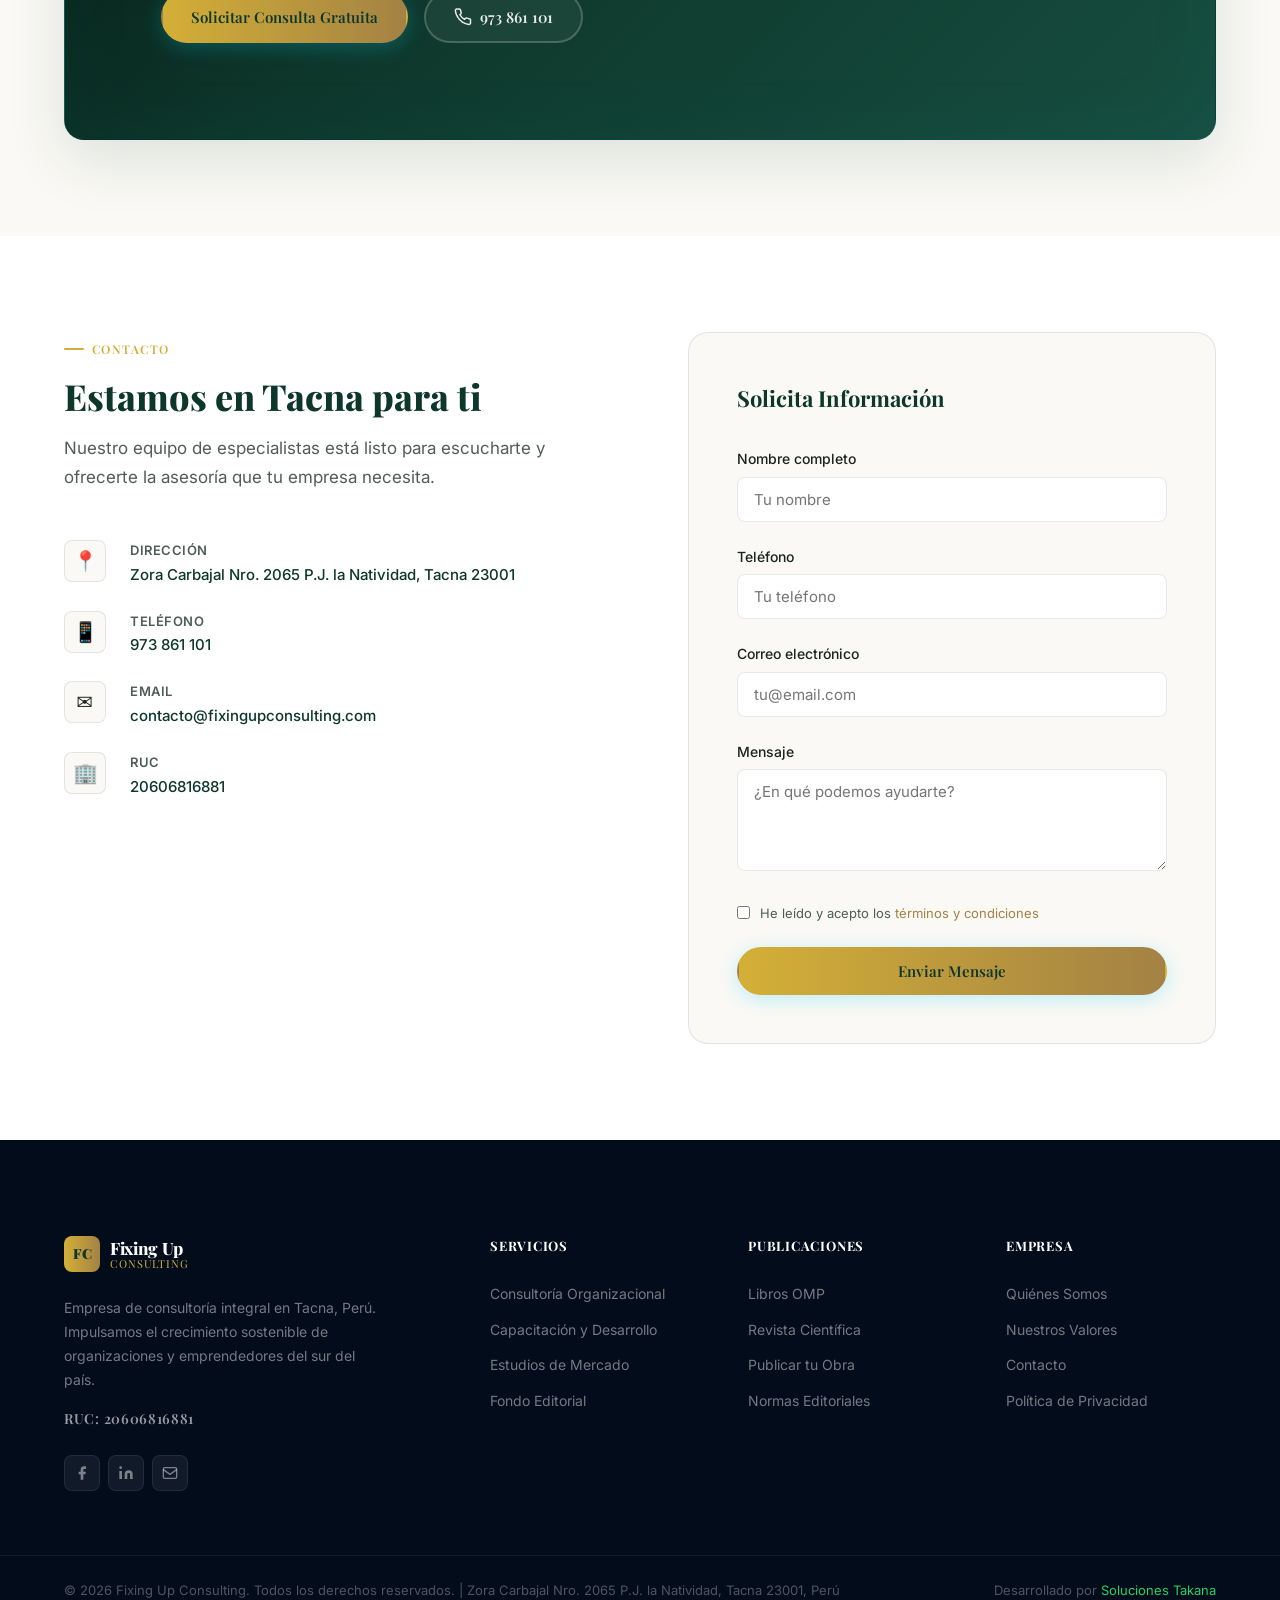
==== commit 60b758e1: "design: refresh aesthetic to elegant forest green and gold theme, remove particle animation" ====
--- a/index.html
+++ b/index.html
@@ -60,7 +60,7 @@
   <!-- Fonts -->
   <link rel="preconnect" href="https://fonts.googleapis.com" />
   <link rel="preconnect" href="https://fonts.gstatic.com" crossorigin />
-  <link href="https://fonts.googleapis.com/css2?family=Inter:wght@300;400;500;600;700;800;900&family=Outfit:wght@300;400;500;600;700;800;900&display=swap" rel="stylesheet" />
+  <link href="https://fonts.googleapis.com/css2?family=Inter:wght@300;400;500;600;700;800;900&family=Outfit:wght@300;400;500;600;700;800;900&family=Playfair+Display:ital,wght@0,400..900;1,400..900&display=swap" rel="stylesheet" />
 
   <!-- Favicon -->
   <link rel="shortcut icon" href="favicon.ico" type="image/x-icon" />
--- a/css/styles.css
+++ b/css/styles.css
@@ -7,38 +7,38 @@
 /* ===== CSS CUSTOM PROPERTIES ===== */
 :root {
   /* Brand Colors */
-  --c-navy: #0a2540;
-  --c-navy-light: #0f3460;
-  --c-navy-mid: #1a5fa8;
-  --c-blue: #0066cc;
-  --c-cyan: #00d4ff;
-  --c-cyan-glow: rgba(0, 212, 255, 0.15);
-  --c-purple: #7c3aed;
-  --c-amber: #f59e0b;
-  --c-emerald: #10b981;
+  --c-navy: #0e372b;
+  --c-navy-light: #164e3f;
+  --c-navy-mid: #256b57;
+  --c-blue: #a38244;
+  --c-cyan: #d4af37;
+  --c-cyan-glow: rgba(212, 175, 55, 0.15);
+  --c-purple: #8b6b32;
+  --c-amber: #d4af37;
+  --c-emerald: #137a5b;
 
   /* Neutrals */
   --c-white: #ffffff;
   --c-white-soft: rgba(255,255,255,0.9);
-  --c-text: #1e293b;
-  --c-text-muted: #64748b;
-  --c-text-light: #94a3b8;
-  --c-bg: #f8fafc;
+  --c-text: #1b2421;
+  --c-text-muted: #4e5d57;
+  --c-text-light: #7c8e87;
+  --c-bg: #faf9f5;
   --c-bg-card: #ffffff;
-  --c-border: rgba(15, 52, 96, 0.1);
+  --c-border: rgba(14, 55, 43, 0.1);
 
   /* Gradients */
   --g-brand: linear-gradient(135deg, var(--c-navy) 0%, var(--c-navy-mid) 100%);
-  --g-hero: linear-gradient(135deg, #020c1b 0%, #0a2540 40%, #0f3460 100%);
+  --g-hero: linear-gradient(135deg, #051a14 0%, #0e372b 40%, #164e3f 100%);
   --g-accent: linear-gradient(90deg, var(--c-cyan) 0%, var(--c-blue) 100%);
-  --g-card: linear-gradient(145deg, rgba(255,255,255,0.9) 0%, rgba(255,255,255,0.6) 100%);
+  --g-card: linear-gradient(145deg, rgba(255,255,255,0.95) 0%, rgba(255,255,255,0.85) 100%);
 
   /* Shadows */
-  --shadow-sm: 0 1px 3px rgba(0,0,0,0.06), 0 1px 2px rgba(0,0,0,0.04);
-  --shadow-md: 0 4px 20px rgba(10, 37, 64, 0.08);
-  --shadow-lg: 0 10px 40px rgba(10, 37, 64, 0.12);
-  --shadow-xl: 0 20px 60px rgba(10, 37, 64, 0.16);
-  --shadow-glow: 0 0 40px rgba(0, 212, 255, 0.12);
+  --shadow-sm: 0 1px 3px rgba(14, 55, 43, 0.04), 0 1px 2px rgba(14, 55, 43, 0.02);
+  --shadow-md: 0 4px 20px rgba(14, 55, 43, 0.06);
+  --shadow-lg: 0 10px 40px rgba(14, 55, 43, 0.08);
+  --shadow-xl: 0 20px 60px rgba(14, 55, 43, 0.12);
+  --shadow-glow: 0 0 40px rgba(212, 175, 55, 0.12);
 
   /* Spacing */
   --space-xs: 0.5rem;
@@ -50,10 +50,10 @@
   --space-3xl: 6rem;
 
   /* Border Radius */
-  --radius-sm: 6px;
-  --radius-md: 12px;
-  --radius-lg: 20px;
-  --radius-xl: 28px;
+  --radius-sm: 4px;
+  --radius-md: 8px;
+  --radius-lg: 12px;
+  --radius-xl: 20px;
   --radius-pill: 100px;
 
   /* Transitions */
@@ -63,7 +63,7 @@
 
   /* Typography */
   --font-body: 'Inter', system-ui, sans-serif;
-  --font-display: 'Outfit', 'Inter', system-ui, sans-serif;
+  --font-display: 'Playfair Display', 'Outfit', Georgia, serif;
 }
 
 /* ===== RESET & BASE ===== */
@@ -410,13 +410,20 @@
 .hero-gradient {
   position: absolute;
   inset: 0;
-  background: radial-gradient(ellipse 80% 60% at 60% 40%, rgba(26, 95, 168, 0.3) 0%, transparent 70%),
-              radial-gradient(ellipse 50% 40% at 20% 80%, rgba(0, 212, 255, 0.08) 0%, transparent 60%);
+  background: radial-gradient(ellipse 80% 60% at 60% 40%, rgba(37, 107, 87, 0.4) 0%, transparent 70%),
+              radial-gradient(ellipse 50% 40% at 20% 80%, rgba(212, 175, 55, 0.12) 0%, transparent 60%);
 }
 
 .hero-particles {
   position: absolute;
   inset: 0;
+  background-image: linear-gradient(rgba(255, 255, 255, 0.03) 1px, transparent 1px),
+                    linear-gradient(90deg, rgba(255, 255, 255, 0.03) 1px, transparent 1px);
+  background-size: 45px 45px;
+  background-position: center;
+  mask-image: radial-gradient(circle at center, black 30%, transparent 80%);
+  -webkit-mask-image: radial-gradient(circle at center, black 30%, transparent 80%);
+  opacity: 0.7;
 }
 
 .hero-content {
